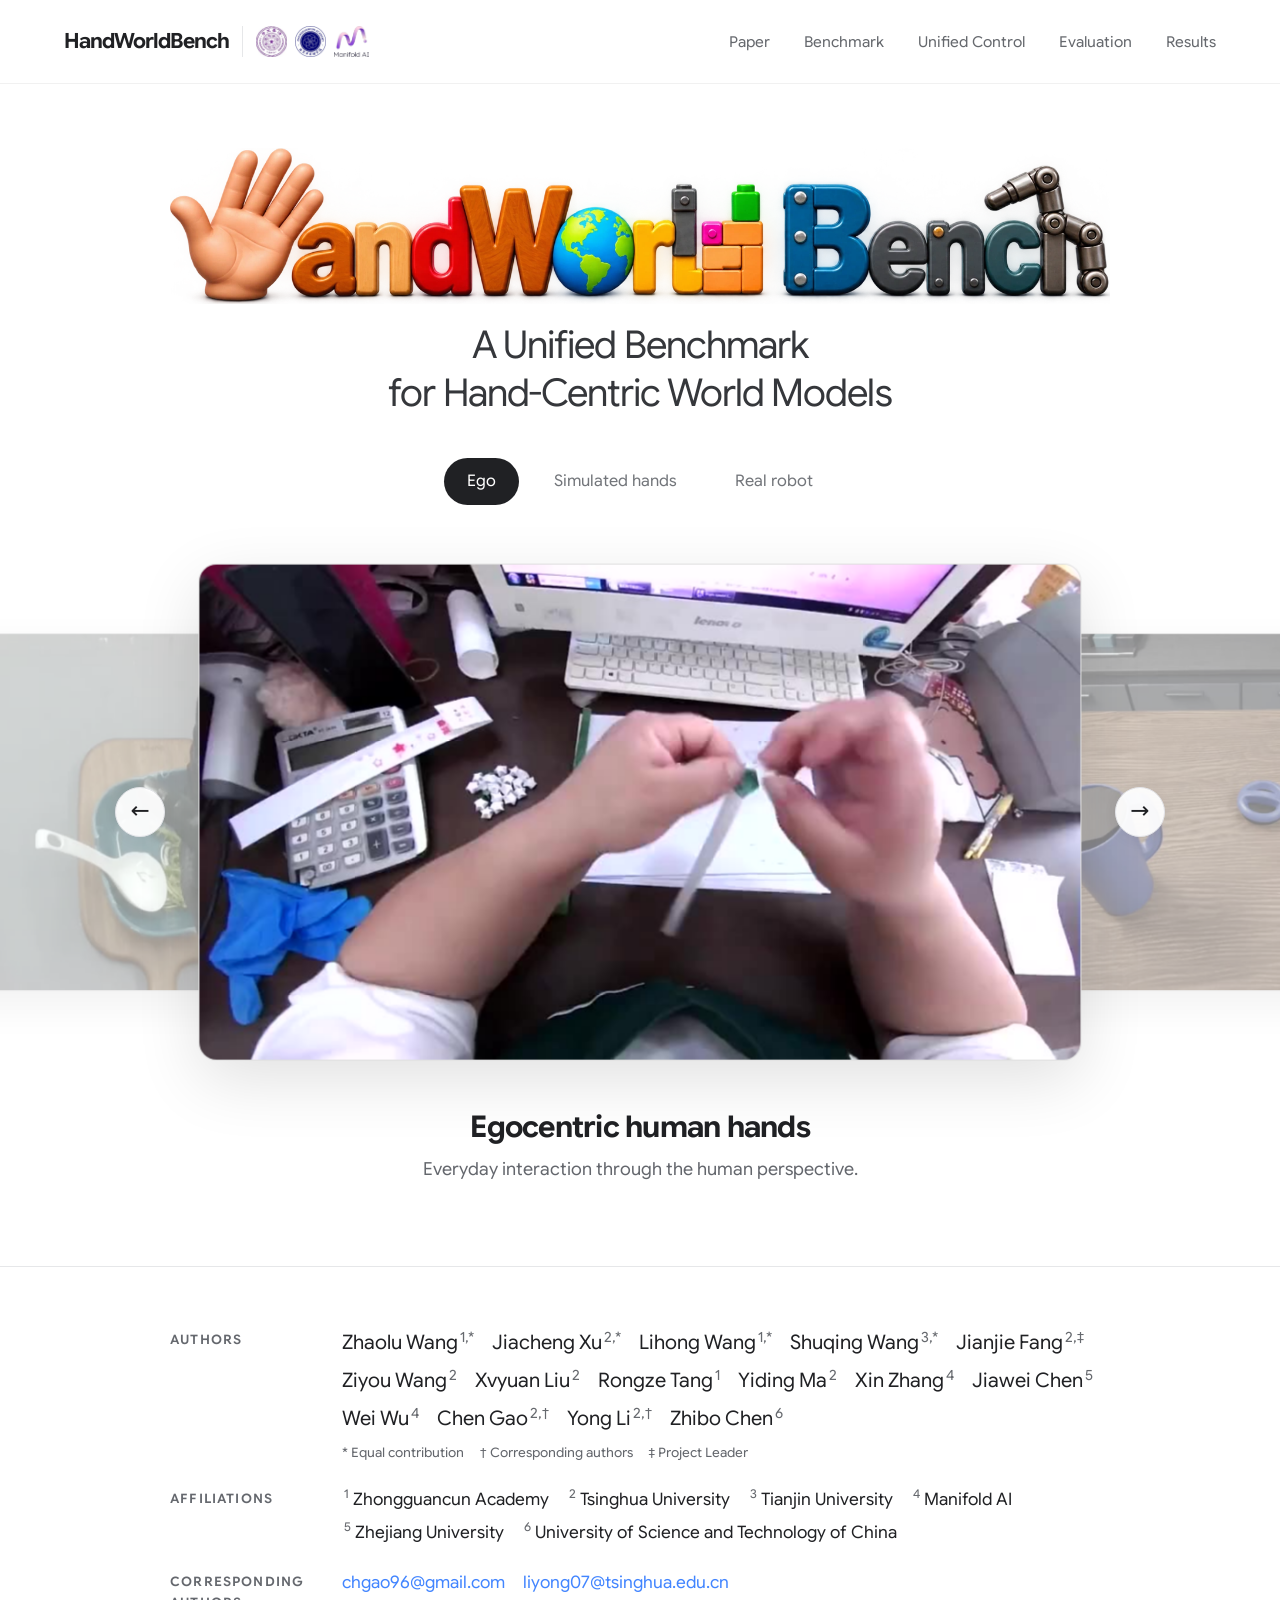
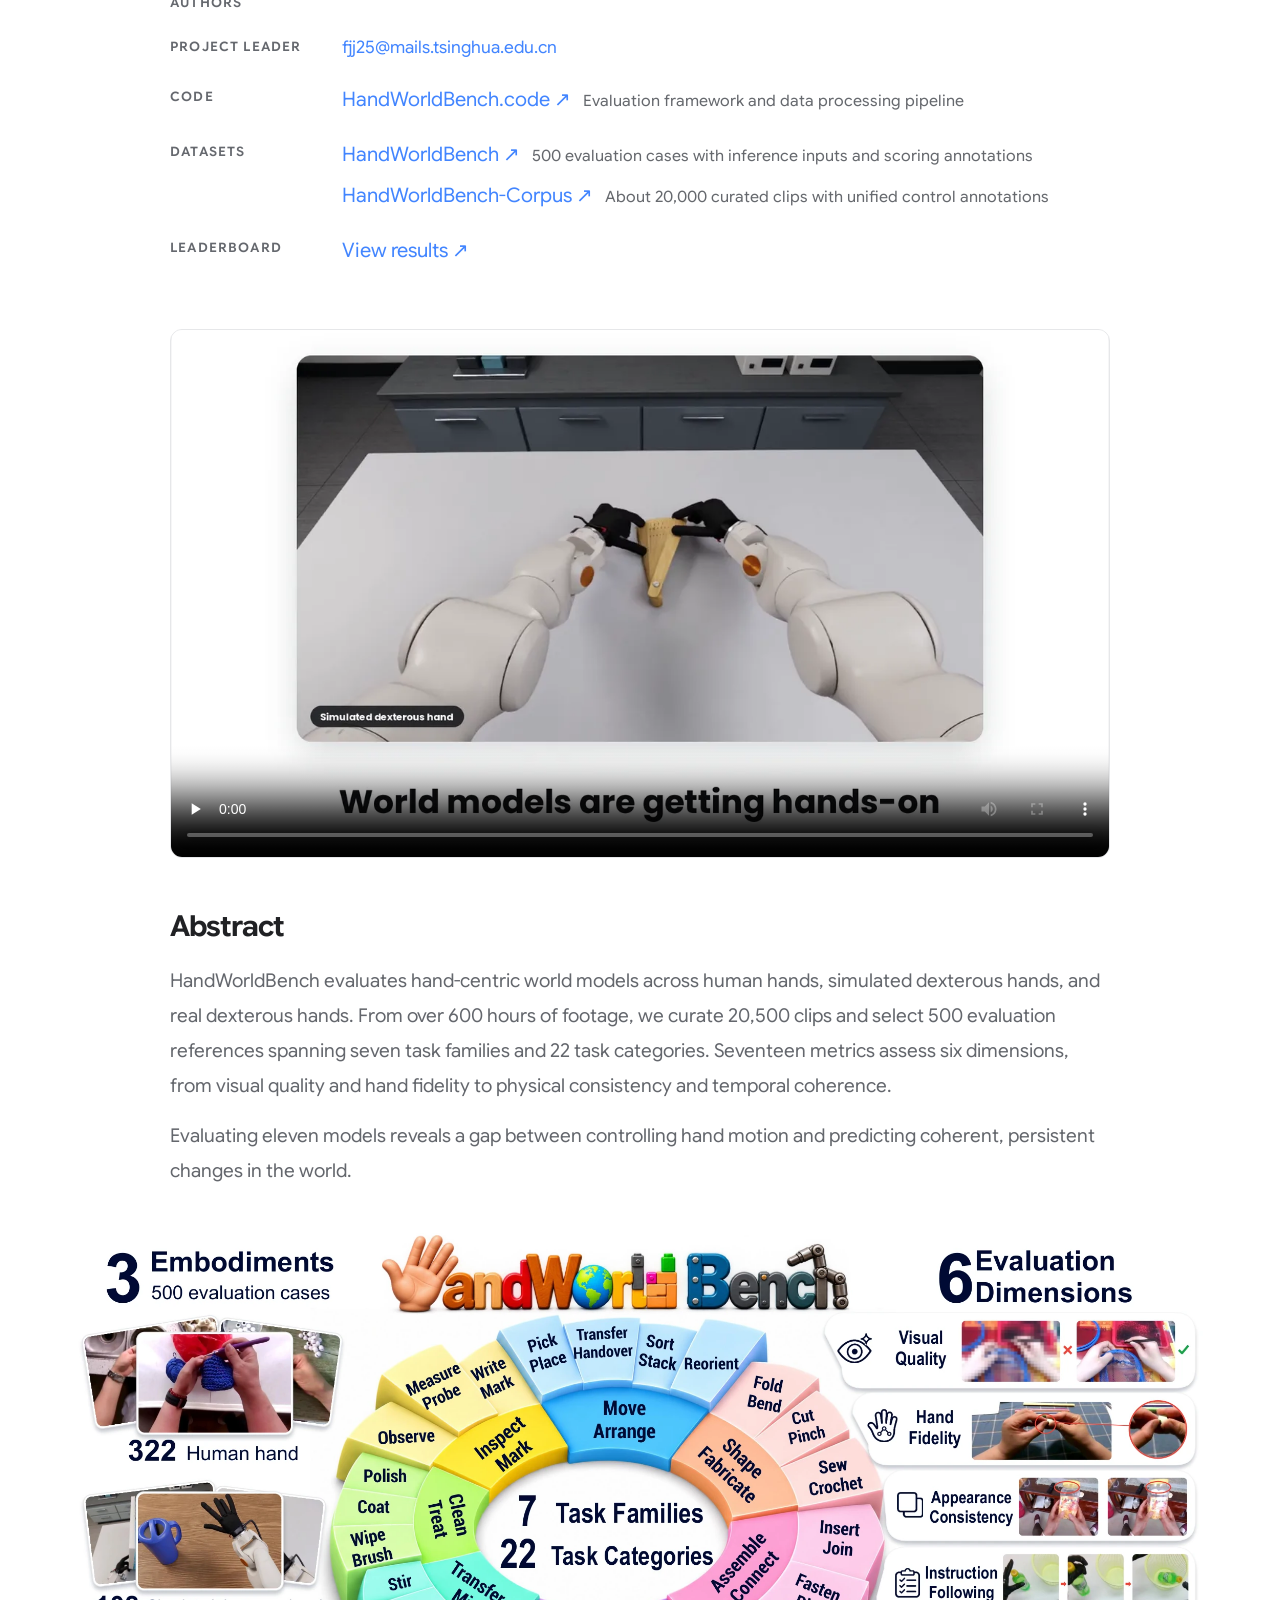
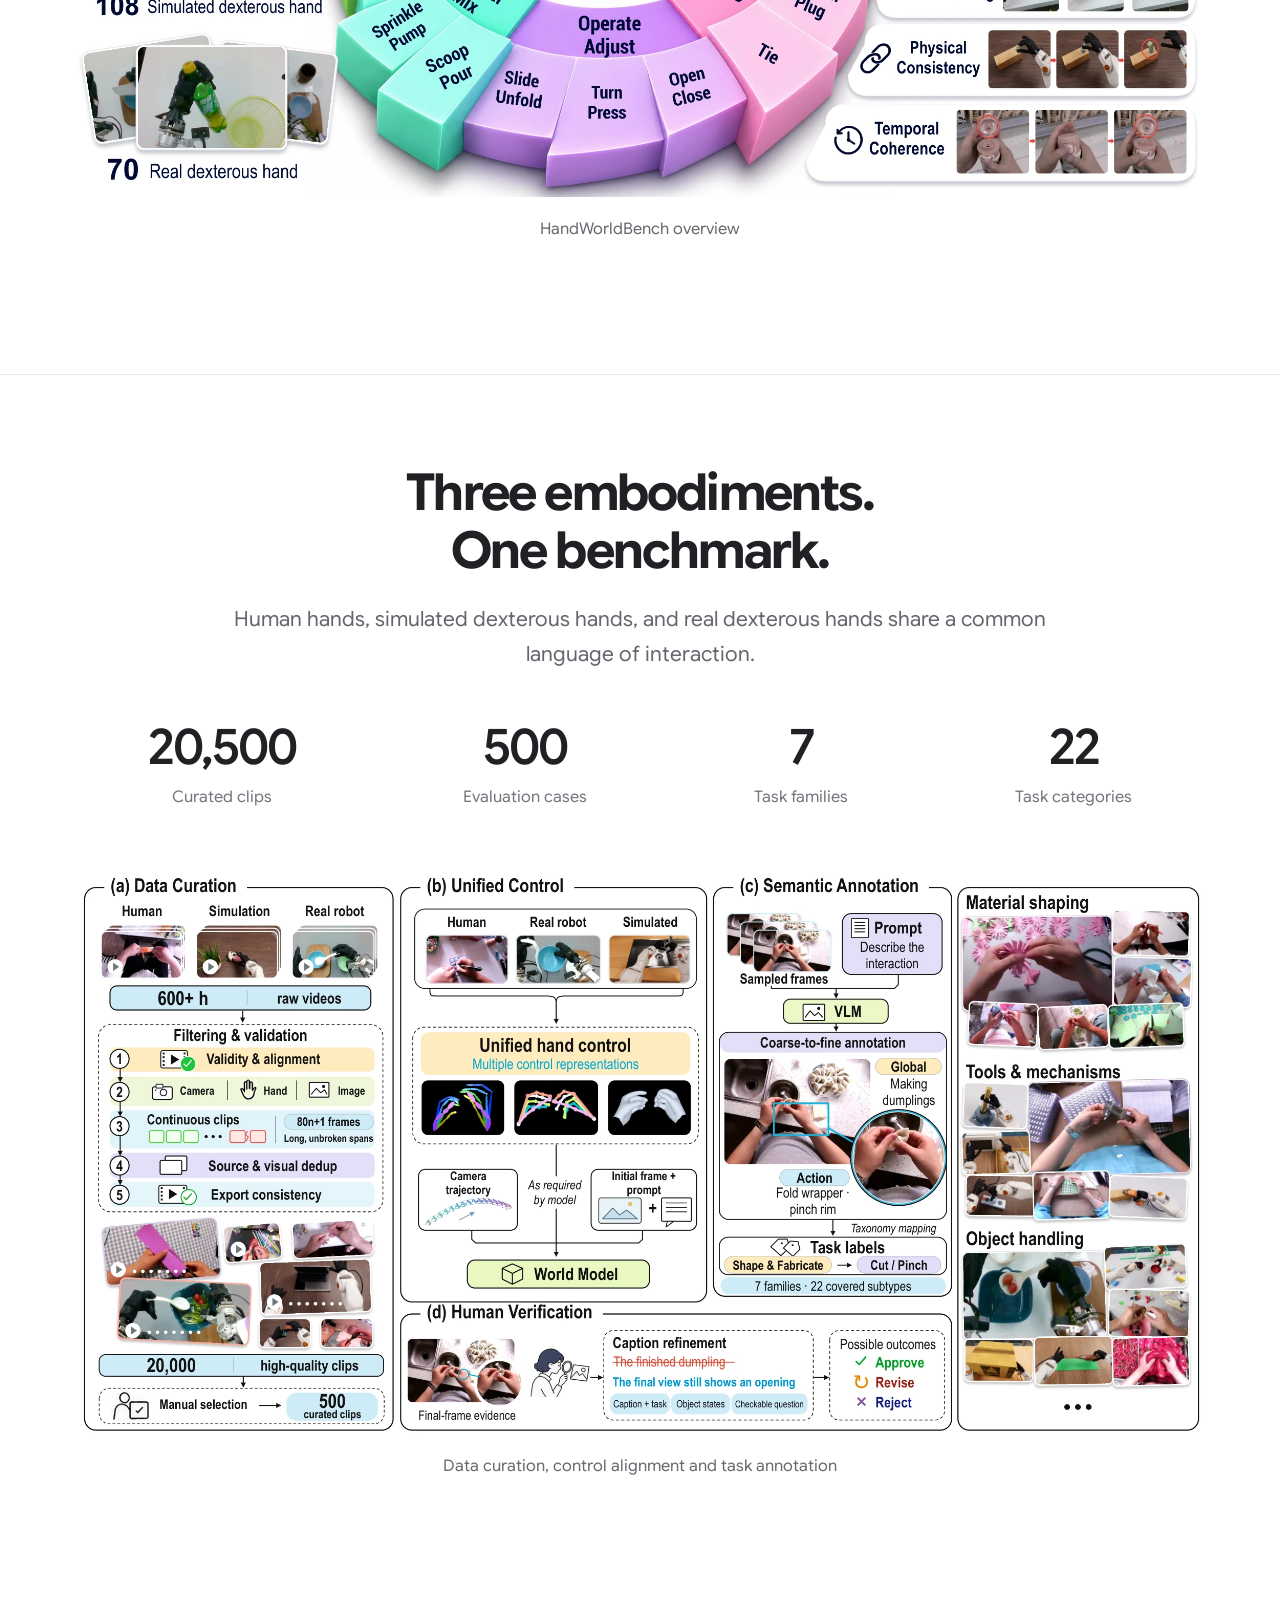
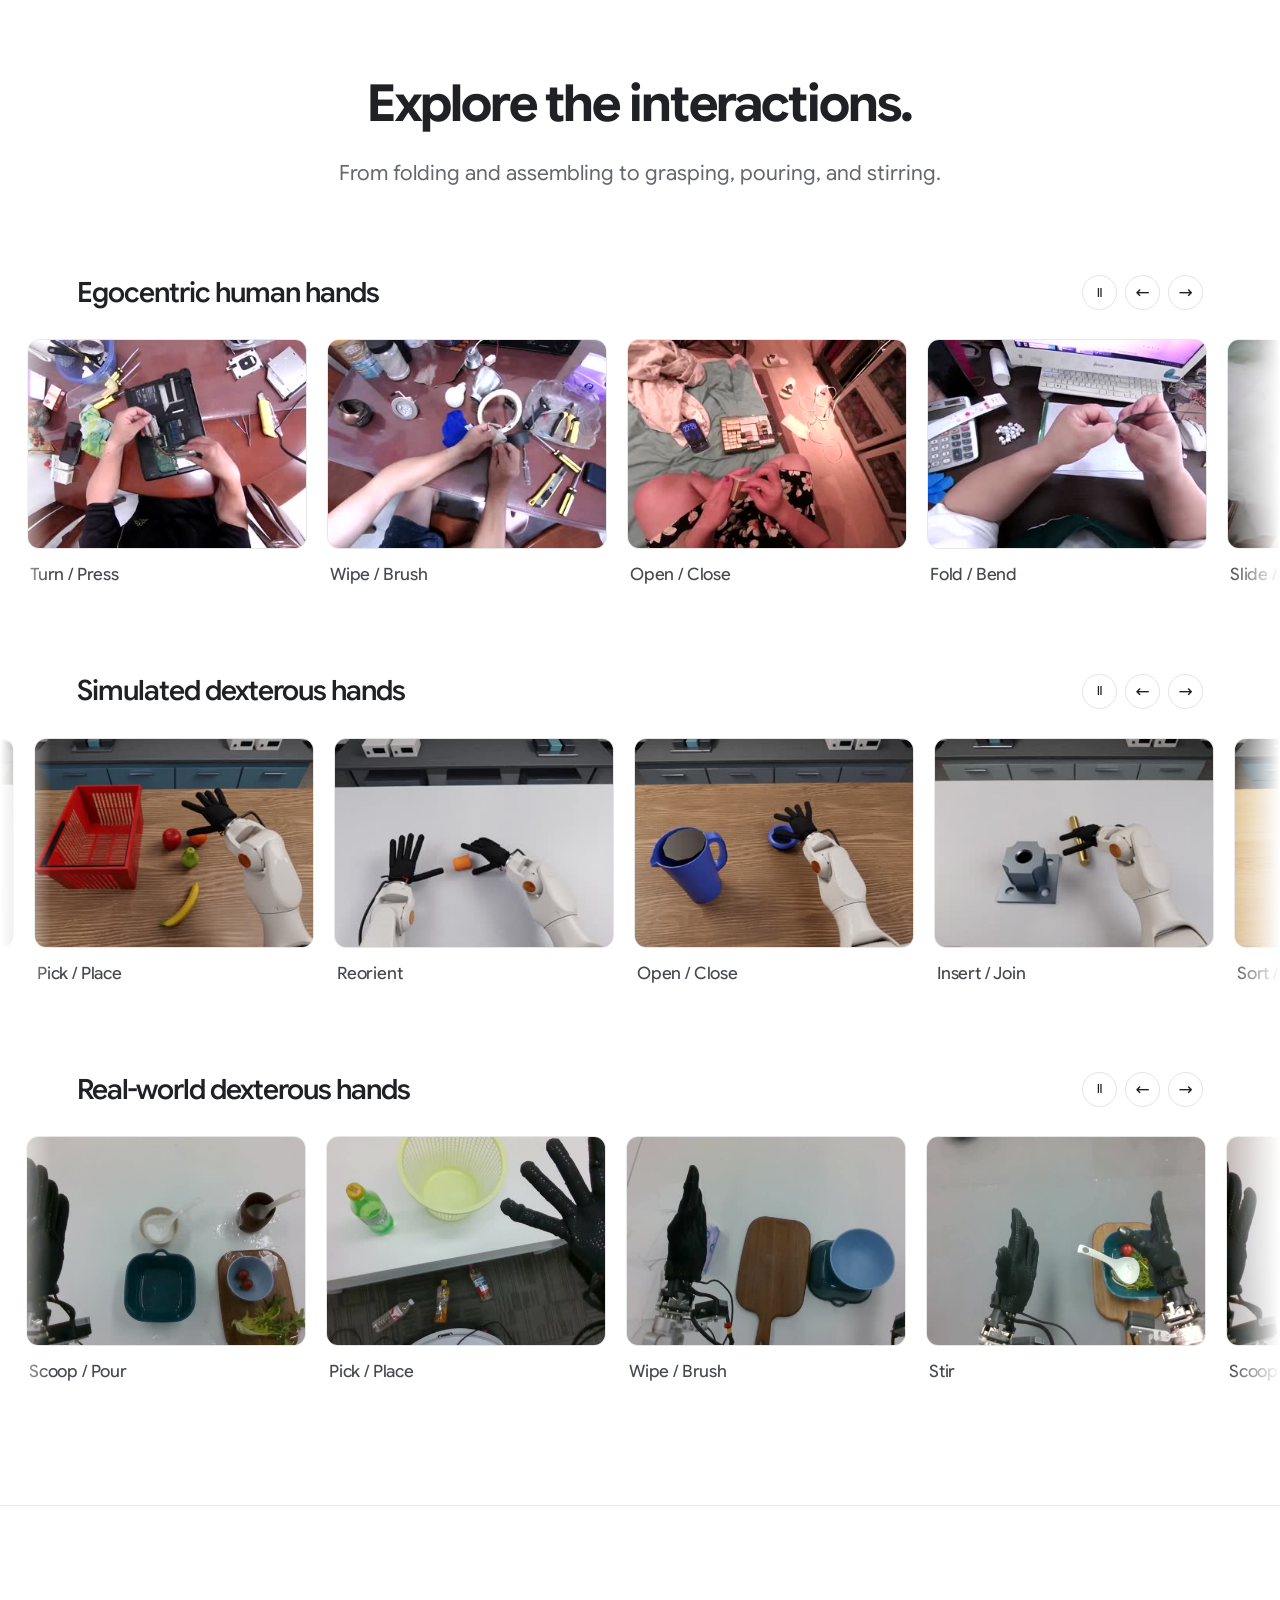
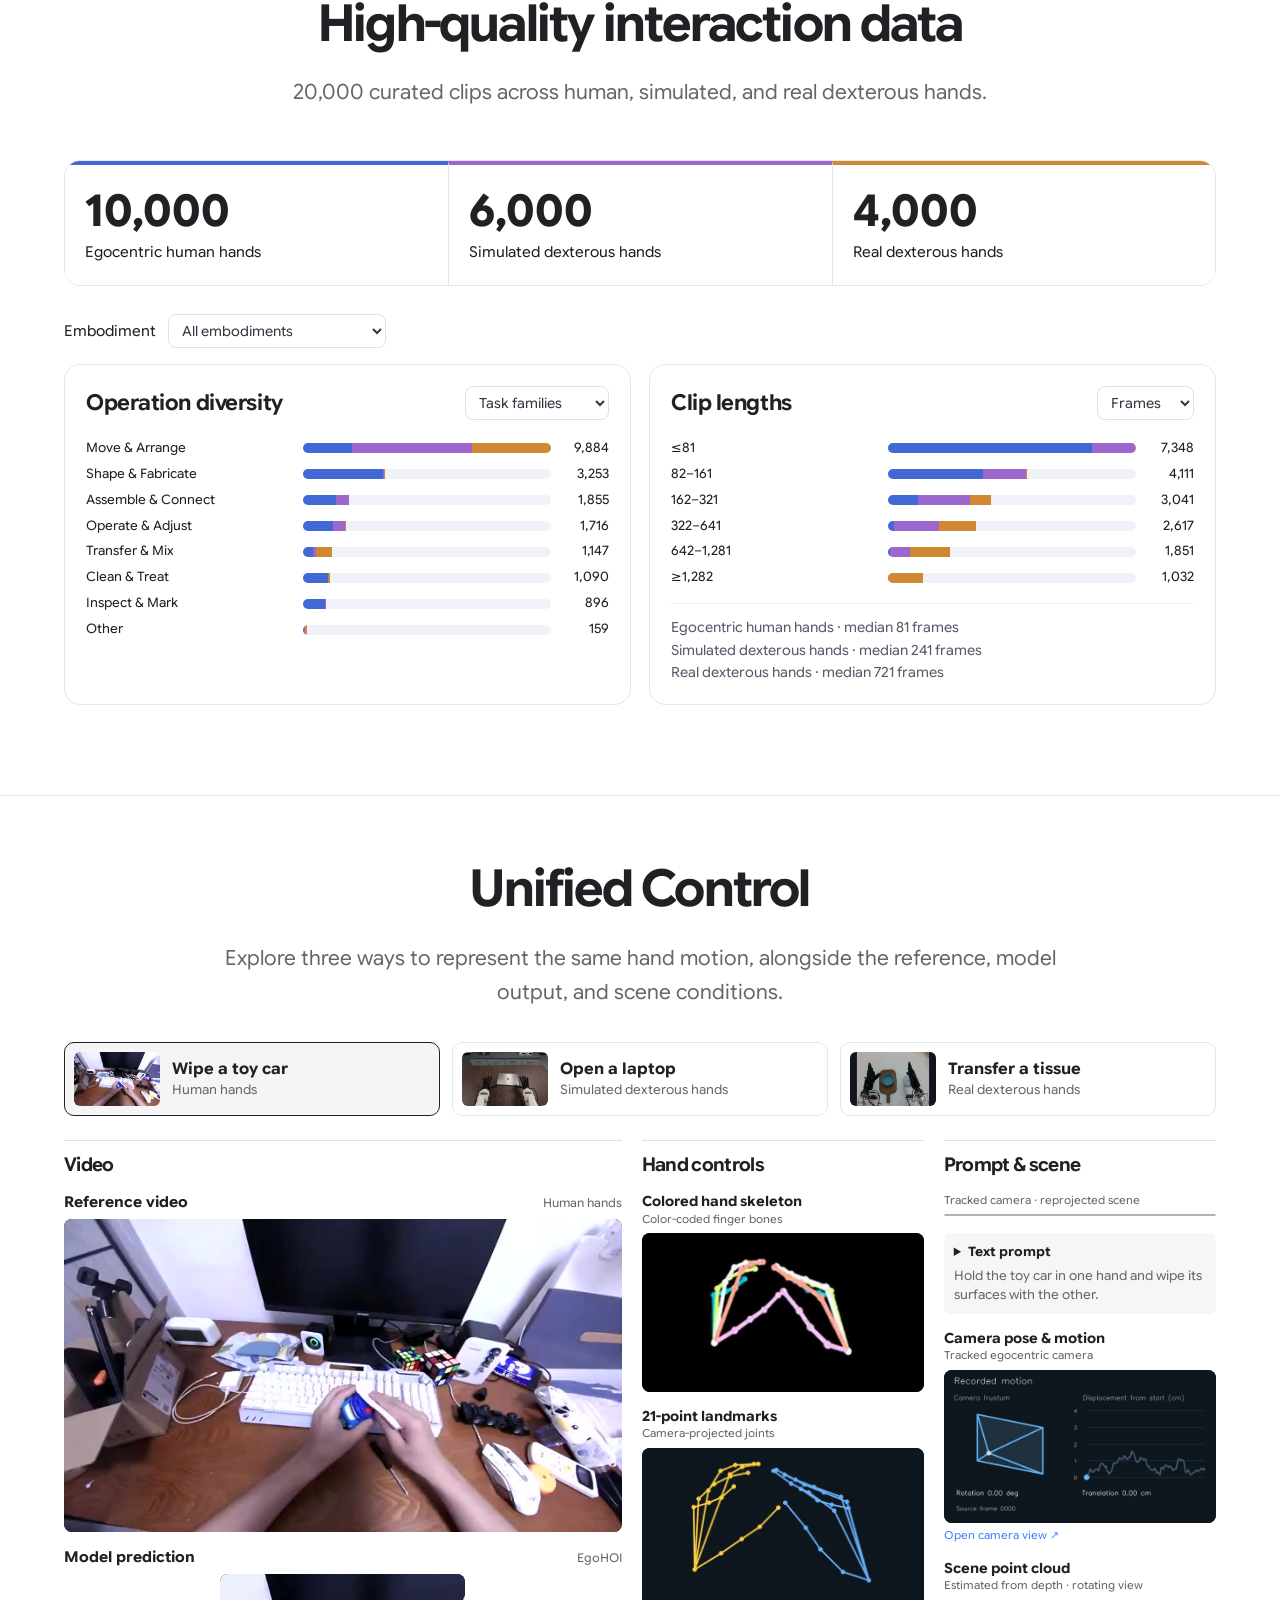
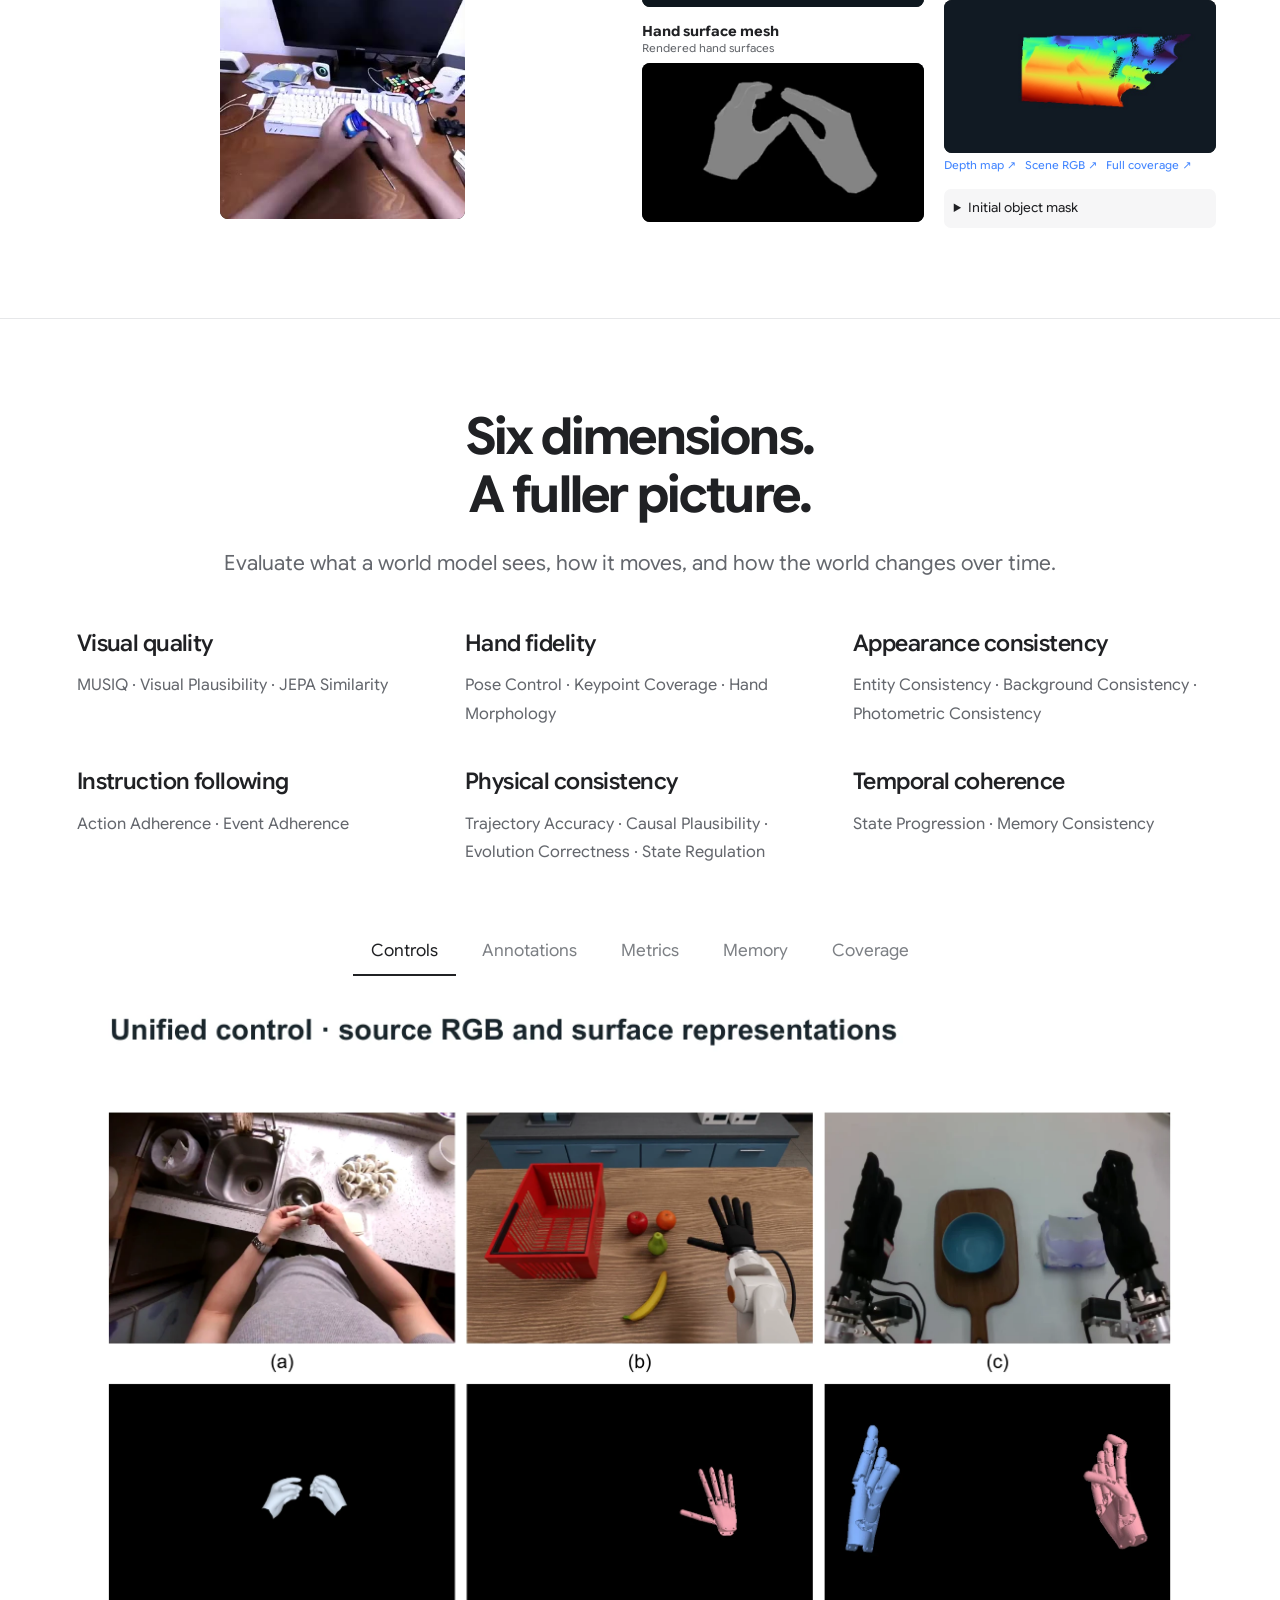
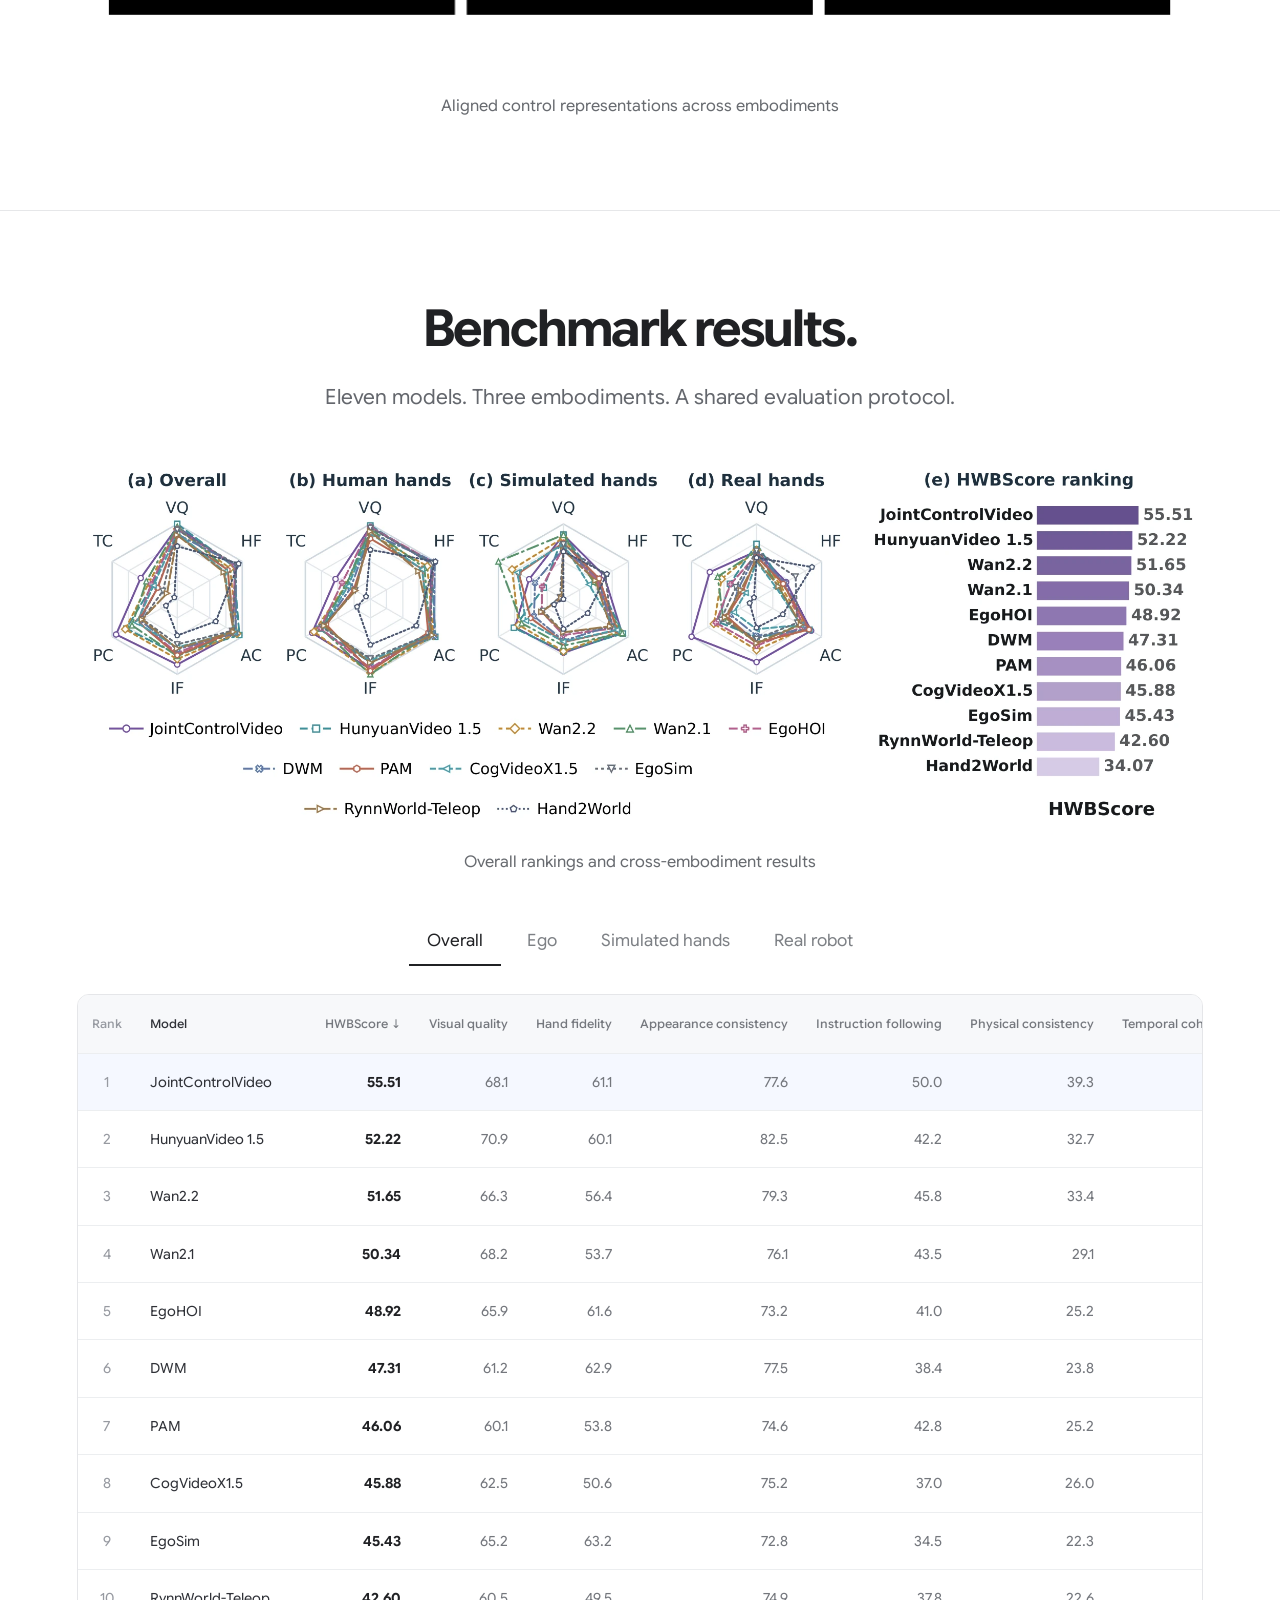
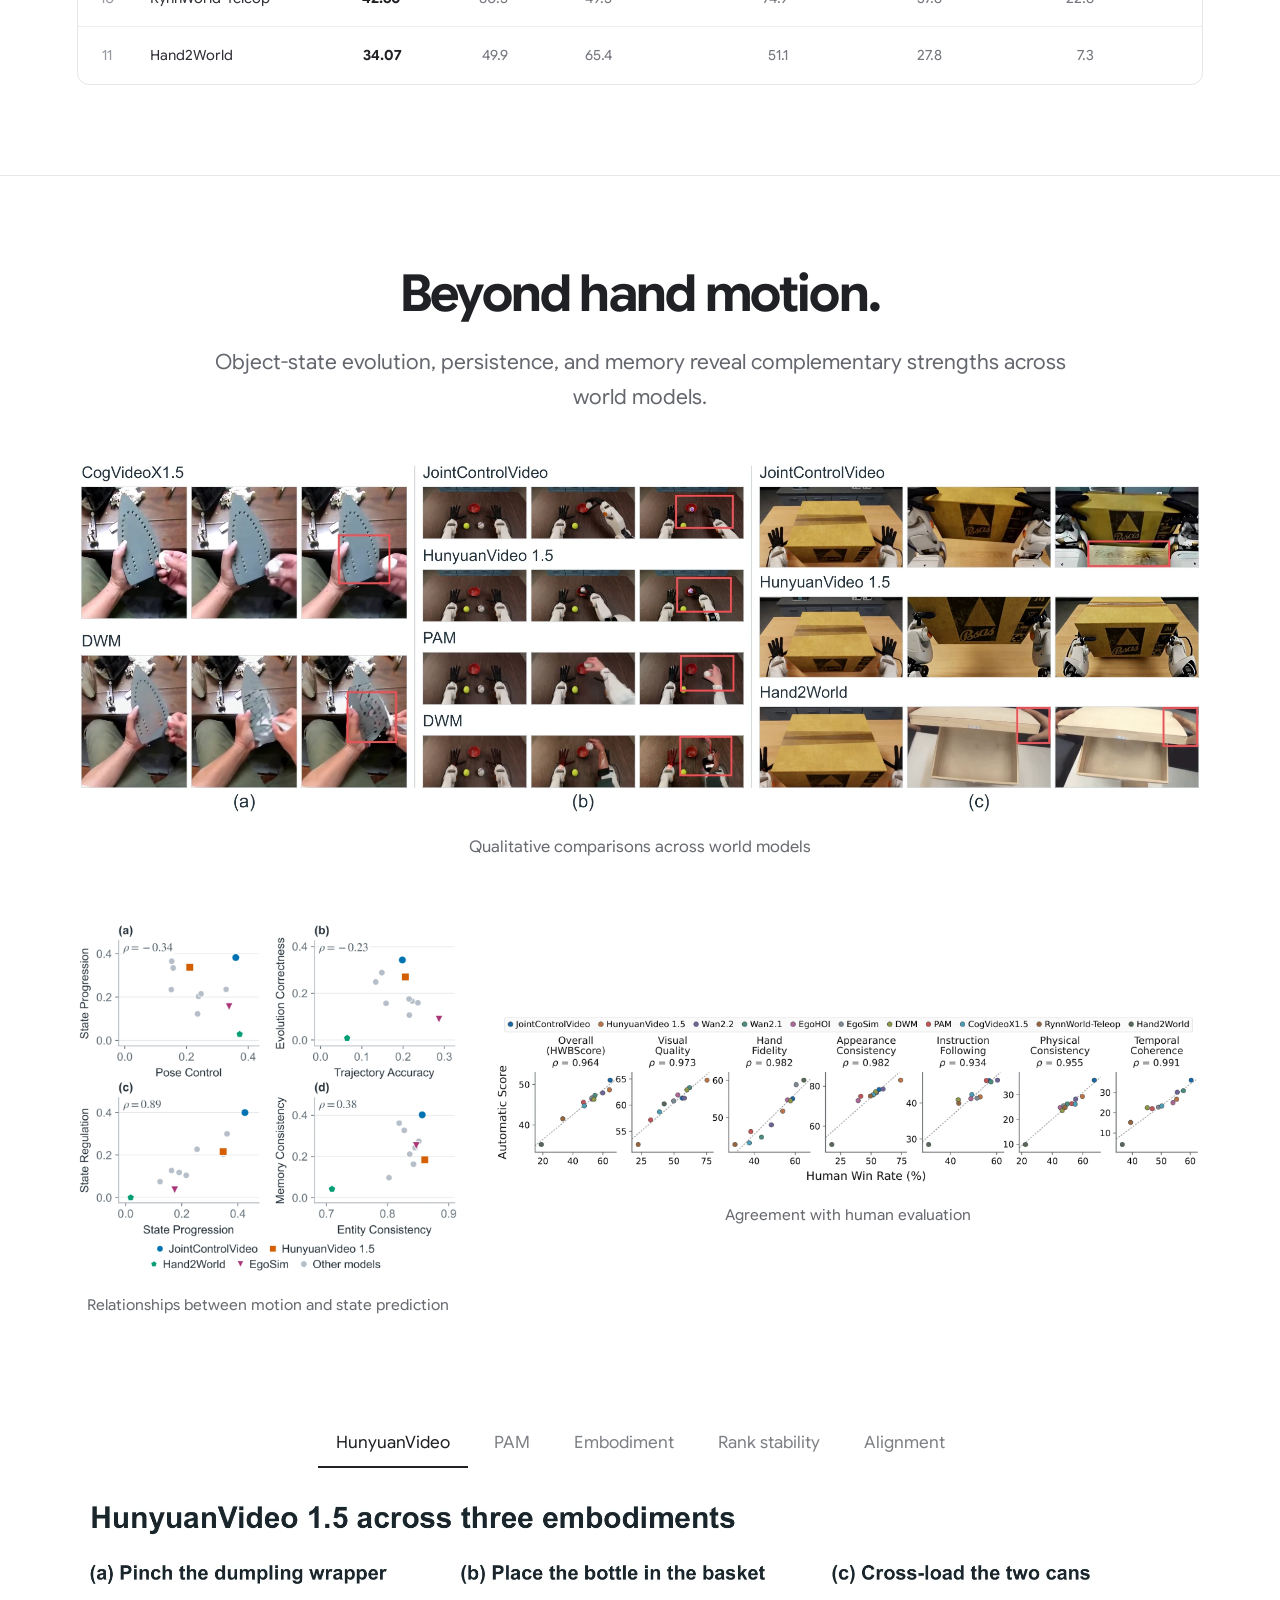
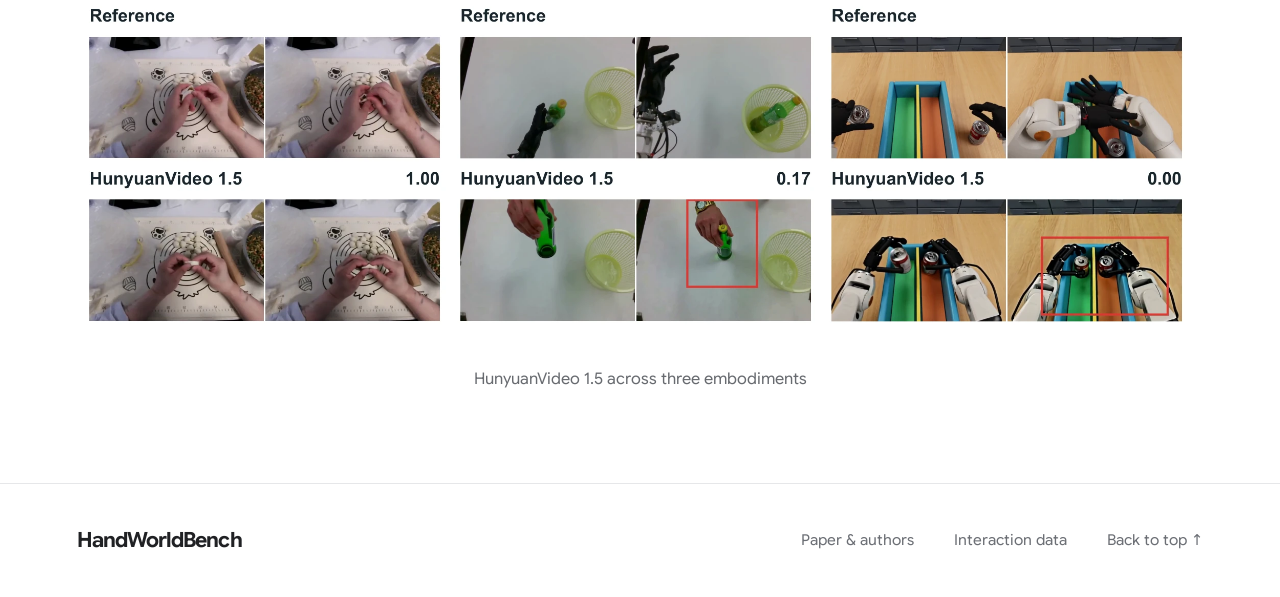
==== index.html @ d456dcf0 "Upload HandWorldBench website (19/19)" ====
<!doctype html><html lang="en"><head><meta charset="utf-8"><meta name="viewport" content="width=device-width,initial-scale=1"><meta name="description" content="HandWorldBench: A Unified Benchmark for Hand-Centric World Models."><meta name="theme-color" content="#ffffff"><link rel="canonical" href="https://embodiedcity.github.io/HandWorldBench/"><title>HandWorldBench — Hand-Centric World Models</title><link rel="icon" href="assets/mark.svg"><link rel="preload" href="assets/fonts/google-sans-flex.woff2" as="font" type="font/woff2" crossorigin><link rel="stylesheet" href="style.css?v=overview15"><script defer src="app.js?v=organization16"></script><script defer src="research-demo.js?v=manuscript14"></script></head><body>
<header>
  <div class="header-brand">
    <a class="brand" href="#">HandWorldBench</a>
    <div class="header-affiliations" role="group" aria-label="Partner institutions">
      <img src="assets/branding/tsinghua.webp" width="127" height="128" alt="Tsinghua University" title="Tsinghua University">
      <img src="assets/branding/zhongguancun.webp" width="128" height="128" alt="Zhongguancun Academy" title="Zhongguancun Academy">
      <img src="assets/branding/manifold-ai.webp" width="147" height="128" alt="Manifold AI" title="Manifold AI">
    </div>
  </div>
  <nav aria-label="Main navigation"><a href="#paper">Paper</a><a href="#benchmark">Benchmark</a><a href="#unified-control">Unified Control</a><a href="#evaluation">Evaluation</a><a href="#results">Results</a></nav></header>
<main><section class="hero" id="overview"><h1><img class="hero-wordmark" src="assets/branding/handworldbench.webp" width="1600" height="265" alt="HandWorldBench" fetchpriority="high"></h1><p class="hero-subtitle">A Unified Benchmark<br>for Hand-Centric World Models</p><div class="hero-tabs" id="hero-tabs" role="tablist" aria-label="Embodiment"></div><div class="carousel" id="carousel" aria-roledescription="carousel" aria-label="Three embodiments" tabindex="0"><div id="hero-media">
  <div class="hero-card" role="button" data-index="0" data-position="active" data-case-id="ec1054249f1a30de459370ef">
    <video data-hero-preview data-src="assets/hero/ego.mp4" poster="assets/hero/ego.jpg" muted loop playsinline preload="none" aria-label="Egocentric human hands"></video>
  </div>
  <div class="hero-card" role="button" data-index="1" data-position="next" data-case-id="sim_fb95207735126d14280c">
    <video data-hero-preview data-src="assets/hero/simulated.mp4" poster="assets/hero/simulated.jpg" muted loop playsinline preload="none" aria-label="Simulated dexterous hands"></video>
  </div>
  <div class="hero-card" role="button" data-index="2" data-position="prev" data-case-id="real_997b251624d1adbc5fe9">
    <video data-hero-preview data-src="assets/hero/real.mp4" poster="assets/hero/real.jpg" muted loop playsinline preload="none" aria-label="Two real dexterous hands"></video>
  </div>
</div><button class="carousel-arrow prev" id="hero-prev" aria-label="Previous embodiment">←</button><button class="carousel-arrow next" id="hero-next" aria-label="Next embodiment">→</button></div><div class="carousel-caption" aria-live="polite"><h2 id="hero-label"></h2><p id="hero-description"></p></div></section>
<section class="paper section reveal" id="paper" aria-label="Paper and authors">
  <dl class="paper-info">
    <div>
      <dt>Authors</dt>
      <dd>
        <ul class="authors-list" role="list">
          <li>Zhaolu Wang<sup>1,*</sup></li>
          <li>Jiacheng Xu<sup>2,*</sup></li>
          <li>Lihong Wang<sup>1,*</sup></li>
          <li>Shuqing Wang<sup>3,*</sup></li>
          <li>Jianjie Fang<sup>2,‡</sup></li>
          <li>Ziyou Wang<sup>2</sup></li>
          <li>Xvyuan Liu<sup>2</sup></li>
          <li>Rongze Tang<sup>1</sup></li>
          <li>Yiding Ma<sup>2</sup></li>
          <li>Xin Zhang<sup>4</sup></li>
          <li>Jiawei Chen<sup>5</sup></li>
          <li>Wei Wu<sup>4</sup></li>
          <li>Chen Gao<sup>2,†</sup></li>
          <li>Yong Li<sup>2,†</sup></li>
          <li>Zhibo Chen<sup>6</sup></li>
        </ul>
        <p class="author-notes"><span>* Equal contribution</span><span>† Corresponding authors</span><span>‡ Project Leader</span></p>
      </dd>
    </div>
    <div>
      <dt>Affiliations</dt>
      <dd>
        <ul class="affiliation-list" role="list">
          <li><sup>1</sup> Zhongguancun Academy</li>
          <li><sup>2</sup> Tsinghua University</li>
          <li><sup>3</sup> Tianjin University</li>
          <li><sup>4</sup> Manifold AI</li>
          <li><sup>5</sup> Zhejiang University</li>
          <li><sup>6</sup> University of Science and Technology of China</li>
        </ul>
      </dd>
    </div>
    <div>
      <dt>Corresponding authors</dt>
      <dd>
        <ul class="contact-list" role="list">
          <li><a href="mailto:chgao96@gmail.com" aria-label="Email Chen Gao at chgao96@gmail.com">chgao96@gmail.com</a></li>
          <li><a href="mailto:liyong07@tsinghua.edu.cn" aria-label="Email Yong Li at liyong07@tsinghua.edu.cn">liyong07@tsinghua.edu.cn</a></li>
        </ul>
      </dd>
    </div>
    <div>
      <dt>Project Leader</dt>
      <dd>
        <ul class="contact-list" role="list">
          <li><a href="mailto:fjj25@mails.tsinghua.edu.cn" aria-label="Email Jianjie Fang at fjj25@mails.tsinghua.edu.cn">fjj25@mails.tsinghua.edu.cn</a></li>
        </ul>
      </dd>
    </div>
    <div>
      <dt>Code</dt>
      <dd><a href="https://github.com/EmbodiedCity/HandWorldBench.code" target="_blank" rel="noopener noreferrer">HandWorldBench.code ↗</a><span class="resource-detail">Evaluation framework and data processing pipeline</span></dd>
    </div>
    <div>
      <dt>Datasets</dt>
      <dd>
        <ul class="release-datasets" role="list">
          <li><a href="https://huggingface.co/datasets/EmbodiedCity/HandWorldBench" target="_blank" rel="noopener noreferrer">HandWorldBench ↗</a><span class="resource-detail">500 evaluation cases with inference inputs and scoring annotations</span></li>
          <li><a href="https://huggingface.co/datasets/EmbodiedCity/HandWorldBench-Corpus" target="_blank" rel="noopener noreferrer">HandWorldBench-Corpus ↗</a><span class="resource-detail">About 20,000 curated clips with unified control annotations</span></li>
        </ul>
      </dd>
    </div>
    <div>
      <dt>Leaderboard</dt>
      <dd><a href="#results">View results ↗</a></dd>
    </div>
  </dl>
<figure class="project-video" id="project-video">
  <video controls playsinline preload="none" width="1280" height="720"
    poster="assets/overview/handworldbench-en.webp?v=2" aria-label="HandWorldBench project video in English">
    <source src="assets/overview/handworldbench-en.mp4?v=2" type="video/mp4">
    <a href="assets/overview/handworldbench-en.mp4?v=2">Play the HandWorldBench project video</a>
  </video>
</figure>
<div class="abstract"><h3>Abstract</h3><p>HandWorldBench evaluates hand-centric world models across human hands, simulated dexterous hands, and real dexterous hands. From over 600 hours of footage, we curate 20,500 clips and select 500 evaluation references spanning seven task families and 22 task categories. Seventeen metrics assess six dimensions, from visual quality and hand fidelity to physical consistency and temporal coherence.</p><p>Evaluating eleven models reveals a gap between controlling hand motion and predicting coherent, persistent changes in the world.</p></div><figure class="paper-figure" data-figure="teaser" data-title="HandWorldBench overview"></figure></section>
<section class="benchmark section reveal" id="benchmark"><div class="section-heading"><h2>Three embodiments.<br>One benchmark.</h2><p>Human hands, simulated dexterous hands, and real dexterous hands share a common language of interaction.</p></div><div class="stats"><div><strong>20,500</strong><span>Curated clips</span></div><div><strong>500</strong><span>Evaluation cases</span></div><div><strong>7</strong><span>Task families</span></div><div><strong>22</strong><span>Task categories</span></div></div><figure class="paper-figure" data-figure="data_pipeline" data-title="Data curation, control alignment and task annotation"></figure></section>
<section class="cases-section" id="explore"><div class="section-heading section"><h2>Explore the interactions.</h2><p>From folding and assembling to grasping, pouring, and stirring.</p></div><div id="case-rows"></div></section>
<div id="training-corpus" aria-hidden="true"></div>
<section class="section corpus-section" id="interaction-data">
  <div class="section-heading">
    <h2>High-quality interaction data</h2>
    <p>20,000 curated clips across human, simulated, and real dexterous hands.</p>
  </div>
  <div class="corpus-overview" id="corpus-overview"></div>
  <div class="corpus-toolbar">
    <label for="corpus-domain">Embodiment</label>
    <select id="corpus-domain">
      <option value="all">All embodiments</option>
      <option value="ego">Egocentric human hands</option>
      <option value="handson">Simulated dexterous hands</option>
      <option value="ti5">Real dexterous hands</option>
    </select>
  </div>
  <div class="corpus-charts" id="corpus-charts" aria-live="polite">
    <article>
      <div class="chart-heading"><h3>Operation diversity</h3><select id="corpus-taxonomy" aria-label="Operation grouping"><option value="families">Task families</option><option value="operations">Task categories</option></select></div>
      <div id="corpus-operations"></div>
    </article>
    <article>
      <div class="chart-heading"><h3>Clip lengths</h3><select id="corpus-length" aria-label="Length unit"><option value="frameBins">Frames</option><option value="durationBins">Seconds</option></select></div>
      <div id="corpus-lengths"></div>
      <div id="corpus-length-summary"></div>
    </article>
  </div>
</section>
<section class="section research-demo" id="unified-control">
  <div class="section-heading">
    <h2>Unified Control</h2>
    <p>Explore three ways to represent the same hand motion, alongside the reference, model output, and scene conditions.</p>
  </div>
  <div class="control-case-tabs" id="control-case-tabs" role="tablist" aria-label="Unified control examples"></div>
  <div class="control-gallery" id="control-gallery" role="tabpanel"></div>
</section>
<section class="section evaluation reveal" id="evaluation"><div class="section-heading"><h2>Six dimensions.<br>A fuller picture.</h2><p>Evaluate what a world model sees, how it moves, and how the world changes over time.</p></div><div class="metric-grid" id="metric-grid"></div><div class="figure-switcher" data-figure-group="evaluation"></div></section>
<section class="section results reveal" id="results"><div class="section-heading"><h2>Benchmark results.</h2><p>Eleven models. Three embodiments. A shared evaluation protocol.</p></div><figure class="paper-figure" data-figure="results_overview" data-title="Overall rankings and cross-embodiment results"></figure><div class="results-toolbar"><div id="result-filters" class="tabs"><button class="active" data-subset="all">Overall</button><button data-subset="human">Ego</button><button data-subset="handson">Simulated hands</button><button data-subset="real_robot">Real robot</button></div></div><div class="table-scroll"><table id="results-table"><thead><tr><th>Rank</th><th>Model</th><th><button data-sort="score">HWBScore ↓</button></th><th><button data-sort="0">Visual<br>quality</button></th><th><button data-sort="1">Hand<br>fidelity</button></th><th><button data-sort="2">Appearance<br>consistency</button></th><th><button data-sort="3">Instruction<br>following</button></th><th><button data-sort="4">Physical<br>consistency</button></th><th><button data-sort="5">Temporal<br>coherence</button></th></tr></thead><tbody></tbody></table></div></section>
<section class="section findings reveal"><div class="section-heading"><h2>Beyond hand motion.</h2><p>Object-state evolution, persistence, and memory reveal complementary strengths across world models.</p></div><figure class="paper-figure" data-figure="qualitative_cases" data-title="Qualitative comparisons across world models"></figure><div class="findings-pair"><figure class="paper-figure" data-figure="interaction_diagnostics" data-title="Relationships between motion and state prediction"></figure><figure class="paper-figure" data-figure="human_alignment" data-title="Agreement with human evaluation"></figure></div><div class="figure-switcher" data-figure-group="analysis"></div></section>

</main><footer><a class="brand" href="#">HandWorldBench</a><a href="#paper">Paper & authors</a><a href="#interaction-data">Interaction data</a><a href="#">Back to top ↑</a></footer>
<dialog id="case-dialog" aria-labelledby="dialog-title"><button class="dialog-close" aria-label="Close case details">×</button><video id="detail-video" controls playsinline preload="none"></video><div class="dialog-copy"><h2 id="dialog-title"></h2><p id="dialog-caption"></p><div class="dialog-nav"><button id="prev-case">← Previous</button><span id="dialog-domain"></span><button id="next-case">Next →</button></div></div></dialog>
<dialog id="figure-dialog" aria-labelledby="figure-title"><button class="figure-close dialog-close" aria-label="Close figure">×</button><h2 id="figure-title"></h2><img id="figure-full" alt=""></dialog>
</body></html>
---- style.css ----
@font-face{font-family:'Google Sans Flex';src:url('assets/fonts/google-sans-flex.woff2') format('woff2');font-weight:400 700;font-style:normal;font-display:swap}*{box-sizing:border-box}html{scroll-behavior:smooth;scroll-padding-top:110px}body{margin:0;background:#fff;color:#202124;font-family:'Google Sans Flex',ui-sans-serif,system-ui,-apple-system,BlinkMacSystemFont,'Segoe UI',sans-serif;font-size:18px;line-height:1.6;-webkit-font-smoothing:antialiased}body.modal-open{overflow:hidden}a{color:#4285ff;text-decoration:none}button,input{font:inherit}button{cursor:pointer;color:inherit}button,a{-webkit-tap-highlight-color:transparent}button:focus-visible,a:focus-visible,[tabindex]:focus-visible{outline:3px solid #4285ff;outline-offset:5px}::selection{background:#dce9ff}h1,h2,h3,p,figure{margin:0}h1,h2,h3{line-height:1.12;font-weight:650;letter-spacing:-.035em}h2{font-size:clamp(36px,4vw,58px)}p{color:#64676d}header{height:84px;position:sticky;top:0;z-index:50;display:flex;align-items:center;justify-content:space-between;gap:20px;padding:0 max(5%,calc((100vw - 1280px)/2));background:#ffffffed;backdrop-filter:blur(20px);border-bottom:1px solid #f1f1f1}.brand{color:#202124;font-size:21px;font-weight:650;letter-spacing:-.045em}header nav{display:flex;gap:34px;font-size:15px;margin-left:auto;margin-right:35px}header nav a{color:#66696e}header nav a:hover{color:#202124}.motion-toggle{width:35px;height:35px;border:1px solid #e3e5e8;border-radius:50%;background:#fff;font-size:14px}.hero{text-align:center;overflow:hidden;padding-top:64px}.hero h1{font-size:clamp(48px,7.3vw,108px);letter-spacing:-.055em;font-weight:650}.hero-subtitle{font-size:clamp(24px,3vw,40px);line-height:1.25;color:#35373b;letter-spacing:-.025em;margin:17px auto 28px}.hero-tabs{display:inline-flex;justify-content:center;gap:12px;padding:5px;margin-top:8px}.hero-tabs button{font-size:16px;border:0;border-radius:30px;padding:11px 23px;background:white;color:#73767b;transition:.3s}.hero-tabs button.active{background:#202124;color:white}.hero-tabs button:hover:not(.active){background:#f2f3f5}.carousel{height:clamp(340px,44vw,640px);position:relative;max-width:1600px;margin:20px auto 0;perspective:1600px;touch-action:pan-y}.hero-card{position:absolute;left:50%;top:50%;width:69%;max-width:1080px;aspect-ratio:16/9;border-radius:18px;overflow:hidden;background:#eee;border:1px solid #00000010;box-shadow:0 20px 65px #0000001f;transition:transform .8s cubic-bezier(.22,.75,.15,1),opacity .8s,filter .8s;transform:translate(-50%,-50%);z-index:3;cursor:pointer;will-change:transform}.hero-card video{width:100%;height:100%;object-fit:cover;display:block;pointer-events:none}.hero-card[data-position=prev]{transform:translate(-118%,-50%) scale(.72) rotateY(12deg);opacity:.48;z-index:1;filter:saturate(.65)}.hero-card[data-position=next]{transform:translate(18%,-50%) scale(.72) rotateY(-12deg);opacity:.48;z-index:1;filter:saturate(.65)}.hero-card[data-position=active]{opacity:1;transform:translate(-50%,-50%) scale(1);z-index:3}.carousel-arrow{position:absolute;top:50%;transform:translateY(-50%);z-index:5;border:1px solid #e2e3e7;border-radius:50%;width:50px;height:50px;background:#ffffffed;box-shadow:0 3px 15px #0000000c;font-size:23px;transition:.2s}.carousel-arrow:hover{background:#202124;color:white;border-color:#202124}.carousel-arrow.prev{left:9%}.carousel-arrow.next{right:9%}.carousel-caption{padding:18px 25px 75px;min-height:173px}.carousel-caption h2{font-size:30px;letter-spacing:-.025em}.carousel-caption p{font-size:18px;margin-top:10px}.section{max-width:1300px;padding:90px 6%;margin:auto}.section-heading{text-align:center;max-width:870px;margin:0 auto 50px}.section-heading p{font-size:21px;line-height:1.65;margin-top:22px}.paper{border-top:1px solid #e6e7e9;padding-top:58px}.paper-info{max-width:940px;margin:0 auto 60px}.paper-info>div{display:grid;grid-template-columns:150px 1fr;gap:22px;margin-bottom:19px;min-height:27px}.paper-info dt{text-transform:uppercase;letter-spacing:.09em;font-size:13px;font-weight:600;color:#65686e;padding-top:5px}.paper-info dd{margin:0;font-size:20px;line-height:1.8;min-height:30px}.abstract{max-width:940px;margin:0 auto 45px}.abstract h3{font-size:29px;margin-bottom:20px}.abstract p{font-size:19px;line-height:1.85;margin-top:15px}.paper-figure{width:100%;margin:42px 0}.paper-figure button,.switcher-figure button{display:block;width:100%;border:0;background:#fff;padding:0;cursor:zoom-in;border-radius:8px}.paper-figure img,.switcher-figure img{display:block;width:100%;height:auto}.paper-figure figcaption,.switcher-figure figcaption{text-align:center;font-size:16px;color:#686b70;line-height:1.6;margin:20px 0 0}.benchmark{border-top:1px solid #e6e7e9}.stats{display:flex;justify-content:space-around;gap:25px;margin:35px 0 60px}.stats>div{text-align:center}.stats strong{font-size:49px;font-weight:550;line-height:1.1;letter-spacing:-.04em;display:block}.stats span{color:#75787e;font-size:16px;display:block;margin-top:10px}.figure-switcher{margin-top:60px}.tabs{display:flex;gap:8px;justify-content:center;flex-wrap:wrap;margin-bottom:28px}.tabs button{border:0;border-bottom:2px solid transparent;background:none;font-size:17px;padding:10px 18px;color:#7d8085;transition:.2s}.tabs button.active{color:#202124;border-color:#202124}.tabs button:hover{color:#202124}.switcher-figure{margin:0;min-height:200px}.switcher-figure img{max-height:670px;object-fit:contain}.cases-section{padding-bottom:35px;overflow:hidden}.cases-section>.section{padding-bottom:35px;padding-top:65px}.case-row{margin:22px auto 65px;max-width:1750px}.row-heading{max-width:1300px;margin:auto;padding:0 6% 24px;display:flex;align-items:center;justify-content:space-between}.row-heading h3{font-size:28px;font-weight:550}.row-controls{display:flex;gap:8px}.row-controls button{width:35px;height:35px;background:#fff;border:1px solid #e3e4e7;border-radius:50%;font-size:17px}.marquee{overflow-x:auto;scrollbar-width:none;mask-image:linear-gradient(90deg,transparent,#000 4%,#000 96%,transparent);cursor:grab;touch-action:pan-x pan-y}.marquee::-webkit-scrollbar{display:none}.marquee.dragging{cursor:grabbing;scroll-behavior:auto}.marquee-track{position:relative;display:flex;gap:20px;width:max-content;padding:5px 30px 20px}.case-card{width:280px;flex-shrink:0;padding:0;border:0;background:none;text-align:left;user-select:none}.case-card .case-visual{display:block;position:relative;aspect-ratio:4/3;border-radius:12px;overflow:hidden;background:#f2f2f2;border:1px solid #e6e6e6}.case-card .case-label{display:block;font-weight:450;font-size:17px;letter-spacing:-.01em;margin:12px 3px 0;color:#46494f}.case-card:hover .case-label{color:#4285ff}.case-card .case-play{position:absolute;right:10px;bottom:10px;opacity:0;background:#ffffffd9;border:1px solid #ffffff70;border-radius:50%;width:30px;height:30px;display:grid;place-items:center;font-size:11px;transition:.2s}.case-card:hover .case-play{opacity:1}.evaluation{border-top:1px solid #e6e7e9}.metric-grid{display:grid;grid-template-columns:repeat(3,1fr);gap:40px 38px;margin:50px 0 60px}.metric-grid h3{font-size:23px;font-weight:550;letter-spacing:-.025em;margin-bottom:15px}.metric-grid p{font-size:16px;line-height:1.8}.results{border-top:1px solid #e6e7e9}.results-toolbar{margin:40px 0 18px}.table-scroll{width:100%;overflow:auto;border:1px solid #e5e6e9;border-radius:12px}table{border-collapse:collapse;width:100%;font-variant-numeric:tabular-nums;text-align:right;white-space:nowrap;font-size:14px}th{background:#f7f8fa;padding:19px 14px;font-size:12px;font-weight:500;color:#75787e}th button{font-size:12px;border:0;background:none;line-height:1.5;text-align:right;color:inherit;padding:0}td{padding:17px 14px;border-top:1px solid #eceef0;color:#74777d}th:first-child,td:first-child{text-align:center;width:50px;color:#979aa1}th:nth-child(2),td:nth-child(2){text-align:left;color:#303238;min-width:175px}tbody tr:first-child{background:#f5f8ff}td.score{font-weight:650;color:#202124}tbody tr:hover{background:#f7f8fa}.findings{border-top:1px solid #e6e7e9}.findings-pair{display:grid;grid-template-columns:.7fr 1.3fr;align-items:center;gap:35px}.findings-pair figure{margin-top:20px}.findings-pair img{max-height:370px;object-fit:contain}.findings-pair figcaption{font-size:15px}footer{border-top:1px solid #e6e7e9;padding:40px 6%;max-width:1300px;display:flex;align-items:center;gap:40px;margin:auto;font-size:15px}footer .brand{margin-right:auto}footer a{color:#6c6f75}.reveal{opacity:1}.js .reveal{opacity:0;transform:translateY(22px);transition:opacity .7s,transform .7s}.js .reveal.visible{opacity:1;transform:none}dialog{border:1px solid #e2e3e7;border-radius:16px;padding:0;background:#fff;color:#202124;max-height:92dvh;overflow:auto;box-shadow:0 25px 100px #00000033}dialog::backdrop{background:#10121b9c;backdrop-filter:blur(9px)}.dialog-close{position:absolute;top:14px;right:14px;background:#ffffffed;border:1px solid #e5e6e8;border-radius:50%;width:38px;height:38px;font-size:25px;z-index:3;line-height:1}#case-dialog{width:min(950px,93vw)}#detail-video{width:100%;display:block;max-height:60dvh;background:#000}.dialog-copy{padding:28px 35px}.dialog-copy h2{font-size:30px}.dialog-copy p{font-size:17px;line-height:1.8;margin-top:15px;max-height:210px;overflow:auto}.dialog-nav{display:flex;align-items:center;justify-content:space-between;margin-top:25px;gap:15px;font-size:15px}.dialog-nav button{background:none;border:0;color:#4285ff;padding:7px 0}.dialog-nav button:disabled{opacity:.3;cursor:default}.dialog-nav span{color:#888b91}#figure-dialog{width:min(1500px,95vw);padding:35px}#figure-dialog h2{font-size:23px;margin:0 50px 25px 0;letter-spacing:-.02em}#figure-full{width:100%;display:block}.hero-loading{height:480px}
@media(min-width:1600px){.carousel{height:650px}.carousel-arrow.prev{left:10%}.carousel-arrow.next{right:10%}}@media(max-width:1000px){header{padding:0 5%}header nav{gap:20px;margin-right:10px}.hero{padding-top:50px}.carousel{height:49vw}.hero-card{width:77%;border-radius:13px}.hero-card[data-position=prev]{transform:translate(-114%,-50%) scale(.75) rotateY(10deg)}.hero-card[data-position=next]{transform:translate(14%,-50%) scale(.75) rotateY(-10deg)}.carousel-arrow.prev{left:4%}.carousel-arrow.next{right:4%}.carousel-caption{padding-bottom:55px}.section{padding:70px 5%}.paper-info>div{grid-template-columns:120px 1fr;gap:20px}.paper-info dd{font-size:18px}.metric-grid{gap:30px}.metric-grid h3{font-size:20px}.metric-grid p{font-size:15px}.case-card{width:250px}}@media(max-width:600px){html{scroll-padding-top:80px}body{font-size:16px}header{height:67px;padding:0 5%;gap:10px}.brand{font-size:18px}header nav{gap:14px;font-size:13px;margin-right:0}header nav a:first-child,header nav a:nth-child(3){display:none}.motion-toggle{width:30px;height:30px;font-size:12px}.hero{padding-top:42px}.hero h1{font-size:12vw;letter-spacing:-.05em}.hero-subtitle{font-size:25px;line-height:1.25;margin-top:18px}.hero-tabs{gap:3px;margin-top:0}.hero-tabs button{font-size:14px;padding:9px 18px}.carousel{height:64vw;margin-top:12px}.hero-card{width:84%;border-radius:10px;aspect-ratio:1.55}.hero-card[data-position=prev]{transform:translate(-119%,-50%) scale(.8) rotateY(8deg)}.hero-card[data-position=next]{transform:translate(19%,-50%) scale(.8) rotateY(-8deg)}.carousel-arrow{width:35px;height:35px;font-size:19px}.carousel-arrow.prev{left:2%}.carousel-arrow.next{right:2%}.carousel-caption{padding:18px 25px 45px;min-height:140px}.carousel-caption h2{font-size:24px}.carousel-caption p{font-size:15px;margin-top:10px}.section{padding:55px 6%}h2{font-size:36px;letter-spacing:-.035em}.section-heading{margin-bottom:30px}.section-heading p{font-size:17px;margin-top:18px}.paper-info{margin:0 0 40px}.paper-info>div{grid-template-columns:82px 1fr;gap:15px;margin-bottom:15px;min-height:25px}.paper-info dt{font-size:10px;letter-spacing:.04em;padding-top:7px}.paper-info dd{font-size:16px;line-height:1.9;min-height:25px}.abstract h3{font-size:25px}.abstract p{font-size:16px;line-height:1.85}.paper-figure{margin:30px 0}.paper-figure figcaption,.switcher-figure figcaption{font-size:14px;margin-top:15px;line-height:1.5}.stats{display:grid;grid-template-columns:1fr 1fr;gap:28px;margin:30px 0 45px}.stats strong{font-size:37px}.stats span{font-size:14px;margin-top:7px}.figure-switcher{margin-top:35px}.tabs{gap:0;margin-bottom:20px}.tabs button{font-size:14px;padding:10px 12px}.switcher-figure{min-height:100px}.case-card{width:220px}.marquee-track{gap:14px;padding-left:20px}.case-card .case-label{font-size:15px;margin-top:10px}.case-card .case-play{opacity:1;width:26px;height:26px;font-size:9px}.row-heading{padding:0 6% 18px}.row-heading h3{font-size:24px}.case-row{margin:10px auto 40px}.row-controls button{width:30px;height:30px;font-size:15px}.cases-section>.section{padding-top:45px;padding-bottom:30px}.metric-grid{grid-template-columns:1fr 1fr;gap:28px 24px;margin:35px 0}.metric-grid h3{font-size:20px}.metric-grid p{font-size:14px;line-height:1.7}.table-scroll{border-radius:8px}table{font-size:13px}td{padding:15px 12px}th{padding:15px 12px}.findings-pair{grid-template-columns:1fr;gap:0}.findings-pair figure{margin-bottom:20px}.findings-pair img{max-height:350px}.findings-pair figcaption{font-size:14px}footer{padding:28px 6%;gap:18px;flex-wrap:wrap;font-size:13px}footer .brand{width:100%;font-size:20px}dialog{border-radius:12px}.dialog-copy{padding:23px}.dialog-copy h2{font-size:25px}.dialog-copy p{font-size:15px}.dialog-nav{font-size:13px}.dialog-nav span{display:none}#figure-dialog{padding:24px 15px}#figure-dialog h2{font-size:18px;margin-bottom:25px}.dialog-close{width:32px;height:32px;top:10px;right:10px;font-size:22px}}@media(prefers-reduced-motion:reduce){html{scroll-behavior:auto}*,*:before,*:after{transition:none!important;animation:none!important}.js .reveal{opacity:1;transform:none}}

.paper-info dd{min-width:0}
.authors-list, .affiliation-list, .contact-list {
  display: flex;
  flex-wrap: wrap;
  gap: 2px 18px;
  margin: 0;
  padding: 0;
  list-style: none;
}
.authors-list li { white-space: nowrap; }
.paper-info sup { line-height: 0; font-size: .7em; color: #66696e; margin-left: 2px; }
.affiliation-list, .contact-list { font-size: .86em; }
.contact-list a { overflow-wrap: anywhere; }
.release-datasets { display: grid; gap: 5px; list-style: none; margin: 0; padding: 0; }
.release-datasets a { overflow-wrap: anywhere; }
.resource-detail { display: inline-block; margin-left: 12px; color: #66696e; font-size: .78em; }
.author-notes { display: flex; flex-wrap: wrap; gap: 2px 16px; margin: 4px 0 0; font-size: 13px; }
.case-visual img, .case-visual video {
  position: absolute;
  inset: 0;
  display: block;
  width: 100%;
  height: 100%;
  object-fit: cover;
  pointer-events: none;
}
.case-visual video { opacity: 0; }
.case-visual video.has-frame { opacity: 1; }
.marquee.dragging .case-card { cursor: grabbing; }
.row-controls button:hover, .row-controls button[aria-pressed="true"] { background: #f2f3f5; }
.row-controls .row-motion { font-size: 13px; }
@media (max-width: 600px) {
  .resource-detail { display: block; margin-left: 0; line-height: 1.5; }
  .paper-info > div { grid-template-columns: 1fr; gap: 2px; }
  .paper-info dt { font-size: 11px; }
  .authors-list, .affiliation-list, .contact-list { column-gap: 12px; }
  .row-heading { gap: 10px; }
  .row-controls { flex: none; gap: 4px; }
}
@media (prefers-reduced-motion: reduce) { .row-controls .row-motion { display: none; } }

.hero { overflow: clip; }
.hero-wordmark {
  display: block;
  width: min(84%, 940px);
  height: auto;
  margin-inline: auto;
}
header nav { margin-right: 0; }
.research-demo, .corpus-section { border-top: 1px solid #e6e7e9; }
.research-demo, .corpus-section { padding-inline: clamp(24px, 5vw, 72px); }
.research-demo .section-heading { margin-bottom: 32px; }
.control-case-tabs {
  display: grid;
  grid-template-columns: repeat(3, minmax(0, 1fr));
  gap: 12px;
  margin-bottom: 24px;
}
.control-case-tab {
  display: flex;
  align-items: center;
  gap: 12px;
  color: #202124;
  padding: 9px;
  border: 1px solid #e6e7e9;
  border-radius: 10px;
  background: #fff;
  text-align: left;
}
.control-case-tab:hover { background: #f8f8f9; }
.control-case-tab[aria-selected="true"] {
  border-color: #202124;
  background: #f5f5f6;
}
.control-case-tab img {
  width: min(27%, 86px);
  aspect-ratio: 16/10;
  object-fit: cover;
  border-radius: 6px;
  background: #f1f2f3;
}
.control-case-tab strong, .control-case-tab small { display: block; line-height: 1.3; }
.control-case-tab strong { font-size: 16px; }
.control-case-tab small { color: #66696e; font-size: 13px; margin-top: 3px; }
.control-gallery {
  display: grid;
  grid-template-columns: minmax(0, 1.7fr) minmax(0, .86fr) minmax(0, .83fr);
  align-items: start;
  gap: 20px;
  min-height: 460px;
}
.control-column {
  min-width: 0;
  display: grid;
  align-content: start;
  gap: 16px;
  padding: 13px 0 0;
  border-top: 1px solid #dfe1e5;
}
.control-column h3 {
  font-size: 19px;
  color: #202124;
  margin: 0 0 2px;
}
.control-comparison-tile, .signal-tile {
  min-width: 0;
  margin: 0;
}
.control-comparison-tile figcaption, .signal-tile figcaption {
  display: flex;
  flex-wrap: wrap;
  align-items: baseline;
  justify-content: space-between;
  gap: 2px 8px;
  color: #202124;
  padding-bottom: 7px;
  line-height: 1.25;
}
.control-comparison-tile figcaption strong { font-size: 15px; }
.control-comparison-tile figcaption span,
.signal-tile figcaption span { color: #66696e; font-size: 12px; }
.control-preview {
  aspect-ratio: 16/9;
  border-radius: 8px;
  overflow: hidden;
  background: #161719;
}
.control-preview video, .control-preview img {
  display: block;
  width: 100%;
  height: 100%;
  object-fit: contain;
}
.prediction-tile .control-preview {
  aspect-ratio: var(--prediction-aspect, 1.77778);
  width: min(100%, 365px, calc(245px * var(--prediction-aspect, 1.77778)));
  margin-inline: auto;
}
.signal-tile figcaption strong, .signal-tile figcaption span { width: 100%; }
.signal-tile figcaption strong { font-size: 14px; }
.signal-tile figcaption span { font-size: 11px; }
.control-prompt, .control-object-mask {
  padding: 9px 10px;
  background: #f6f6f7;
  border-radius: 7px;
  font-size: 13px;
}
.control-prompt summary, .control-object-mask summary { cursor: pointer; color: #202124; }
.control-prompt summary span { display: block; color: #66696e; margin-top: 4px; line-height: 1.45; }
.control-prompt p { margin: 8px 0 2px; padding-top: 7px; border-top: 1px solid #e6e7e9; white-space: pre-line; font-size: 13px; line-height: 1.5; }
.control-object-mask[open] summary { margin-bottom: 7px; }
.control-object-mask .signal-tile { border: 0; padding: 0; }
.control-object-mask .signal-tile strong { display: none; }
.corpus-overview { display: grid; grid-template-columns: repeat(3, 1fr); margin-bottom: 28px; overflow: hidden; border: 1px solid #e5e7ee; border-radius: 16px; }
.corpus-overview > button {
  padding: 22px 20px;
  border: 0;
  border-top: 4px solid var(--domain-color);
  background: #fff;
  text-align: left;
}
.corpus-overview > button + button { border-left: 1px solid #e5e7ee; }
.corpus-overview > button:hover, .corpus-overview > button[aria-pressed="true"] { background: #f4f7ff; }
.corpus-overview strong { display: block; font-size: clamp(25px, 4vw, 44px); line-height: 1.1; }
.corpus-overview span { display: block; font-size: 15px; line-height: 1.3; margin-top: 8px; }
.corpus-toolbar { display: flex; gap: 12px; align-items: center; margin-bottom: 16px; font-size: 15px; }
.corpus-section select { color: #343944; border: 1px solid #dce1ed; border-radius: 8px; padding: 6px 9px; background-color: white; font: inherit; font-size: 14px; max-width: 100%; }
.corpus-charts { display: grid; grid-template-columns: repeat(2, minmax(0, 1fr)); gap: 18px; }
.corpus-charts article { padding: 21px; border: 1px solid #e5e7ee; border-radius: 16px; }
.chart-heading { display: flex; align-items: center; flex-wrap: wrap; justify-content: space-between; gap: 12px; margin-bottom: 20px; }
.chart-heading h3 { font-size: 22px; letter-spacing: -.02em; }
.chart-bars { display: grid; gap: 9px; margin: 0; padding: 0; list-style: none; }
.chart-bars.is-scrollable { max-height: 335px; overflow: auto; padding-right: 5px; }
.chart-bar { display: grid; grid-template-columns: minmax(102px, 1fr) 1.2fr 48px; align-items: center; gap: 10px; font-size: 13px; line-height: 1.3; }
.chart-track { height: 10px; background-color: #f0f2f7; border-radius: 12px; display: flex; overflow: hidden; }
.chart-track span { height: 100%; display: block; flex: 0 0 auto; }
.chart-value { text-align: right; font-variant-numeric: tabular-nums; }
#corpus-length-summary { border-top: 1px solid #eceff6; padding-top: 12px; margin-top: 17px; font-size: 14px; color: #555c6a; }
#corpus-length-summary span { display: block; }
@media (max-width: 850px) {
  .control-gallery { grid-template-columns: repeat(2, minmax(0, 1fr)); }
  .control-comparison { grid-column: 1 / -1; grid-template-columns: repeat(2, minmax(0, 1fr)); }
  .control-comparison h3 { grid-column: 1 / -1; }
  .prediction-tile .control-preview { width: 100%; }
  .corpus-charts { grid-template-columns: 1fr; }
}
@media (max-width: 600px) {
  .hero-wordmark { width: 90%; }
  header nav { gap: 10px; font-size: 12px; }
  header nav a:nth-child(2), header nav a:nth-child(4) { display: none; }
  header nav a:nth-child(3) { display: inline; }
  .corpus-overview > button { padding: 12px 9px; }
  .corpus-overview span { font-size: 12px; }
  .corpus-charts article { padding: 15px; }
}

@media (min-width: 851px) {
  .research-demo { padding-top: 65px; }
  .control-gallery { align-items: stretch; }
}
@media (max-width: 600px) {
  .control-case-tabs { gap: 6px; margin-bottom: 15px; }
  .control-case-tab { flex-direction: column; align-items: stretch; gap: 5px; padding: 6px; }
  .control-case-tab img { width: 100%; height: auto; aspect-ratio: 16/9; }
  .control-case-tab strong { font-size: 13px; }
  .control-case-tab small { font-size: 11px; }
  .control-gallery { grid-template-columns: minmax(0, 1fr); gap: 10px; }
  .control-column { padding: 10px 0 0; gap: 10px; }
  .control-column + .control-column { margin-top: 10px; }
  .control-comparison-tile figcaption { min-height: 55px; align-content: start; }
  .control-comparison-tile figcaption strong { font-size: 14px; }
  .control-comparison-tile figcaption span { width: 100%; font-size: 11px; }
  .control-hands, .control-context { grid-template-columns: repeat(2, minmax(0, 1fr)); }
  .control-hands h3, .control-context h3, .control-prompt, .control-object-mask { grid-column: 1 / -1; }
  .control-hands > .signal-tile:last-child { grid-column: 1 / -1; }
  .control-hands .signal-tile:last-child .control-preview { aspect-ratio: 2.05; }
}

.scene-status { color: #66696e; font-size: 11px; line-height: 1.4; }
.context-playback { display: block; width: 100%; height: 4px; margin-top: 5px; accent-color: #55585e; }
.signal-links { display: flex; flex-wrap: wrap; gap: 2px 9px; padding-top: 5px; }
.signal-source { font-size: 11px; line-height: 1.4; }
@media (max-width: 600px) { .scene-status { grid-column: 1 / -1; } }

.header-brand, .header-affiliations { display: flex; align-items: center; flex: none; }
.header-brand { gap: 13px; }
.header-brand .brand { white-space: nowrap; }
.header-affiliations { gap: 8px; padding-left: 13px; border-left: 1px solid #e6e7e9; }
.header-affiliations img { display: block; width: auto; height: 31px; }
header nav { white-space: nowrap; }
.project-video { max-width: 940px; margin: 0 auto 52px; }
.project-video video {
  display: block;
  width: 100%;
  height: auto;
  aspect-ratio: 16 / 9;
  border: 1px solid #e6e7e9;
  border-radius: 12px;
  background: #f6f6f7;
}
@media (max-width: 900px) {
  header { gap: 10px; }
  header nav { gap: 10px; font-size: 12px; margin-right: 0; }
  .header-brand { gap: 7px; }
  .header-brand .brand { font-size: 16px; }
  .header-affiliations { gap: 5px; padding-left: 7px; }
  .header-affiliations img { height: 22px; }
}
@media (max-width: 600px) {
  .header-affiliations img { height: 20px; }
  .project-video { margin-bottom: 34px; }
  .project-video video { border-radius: 8px; }
}
@media (max-width: 405px) {
  html { scroll-padding-top: 100px; }
  header { height: auto; min-height: 67px; flex-wrap: wrap; gap: 5px; padding-block: 8px; }
}
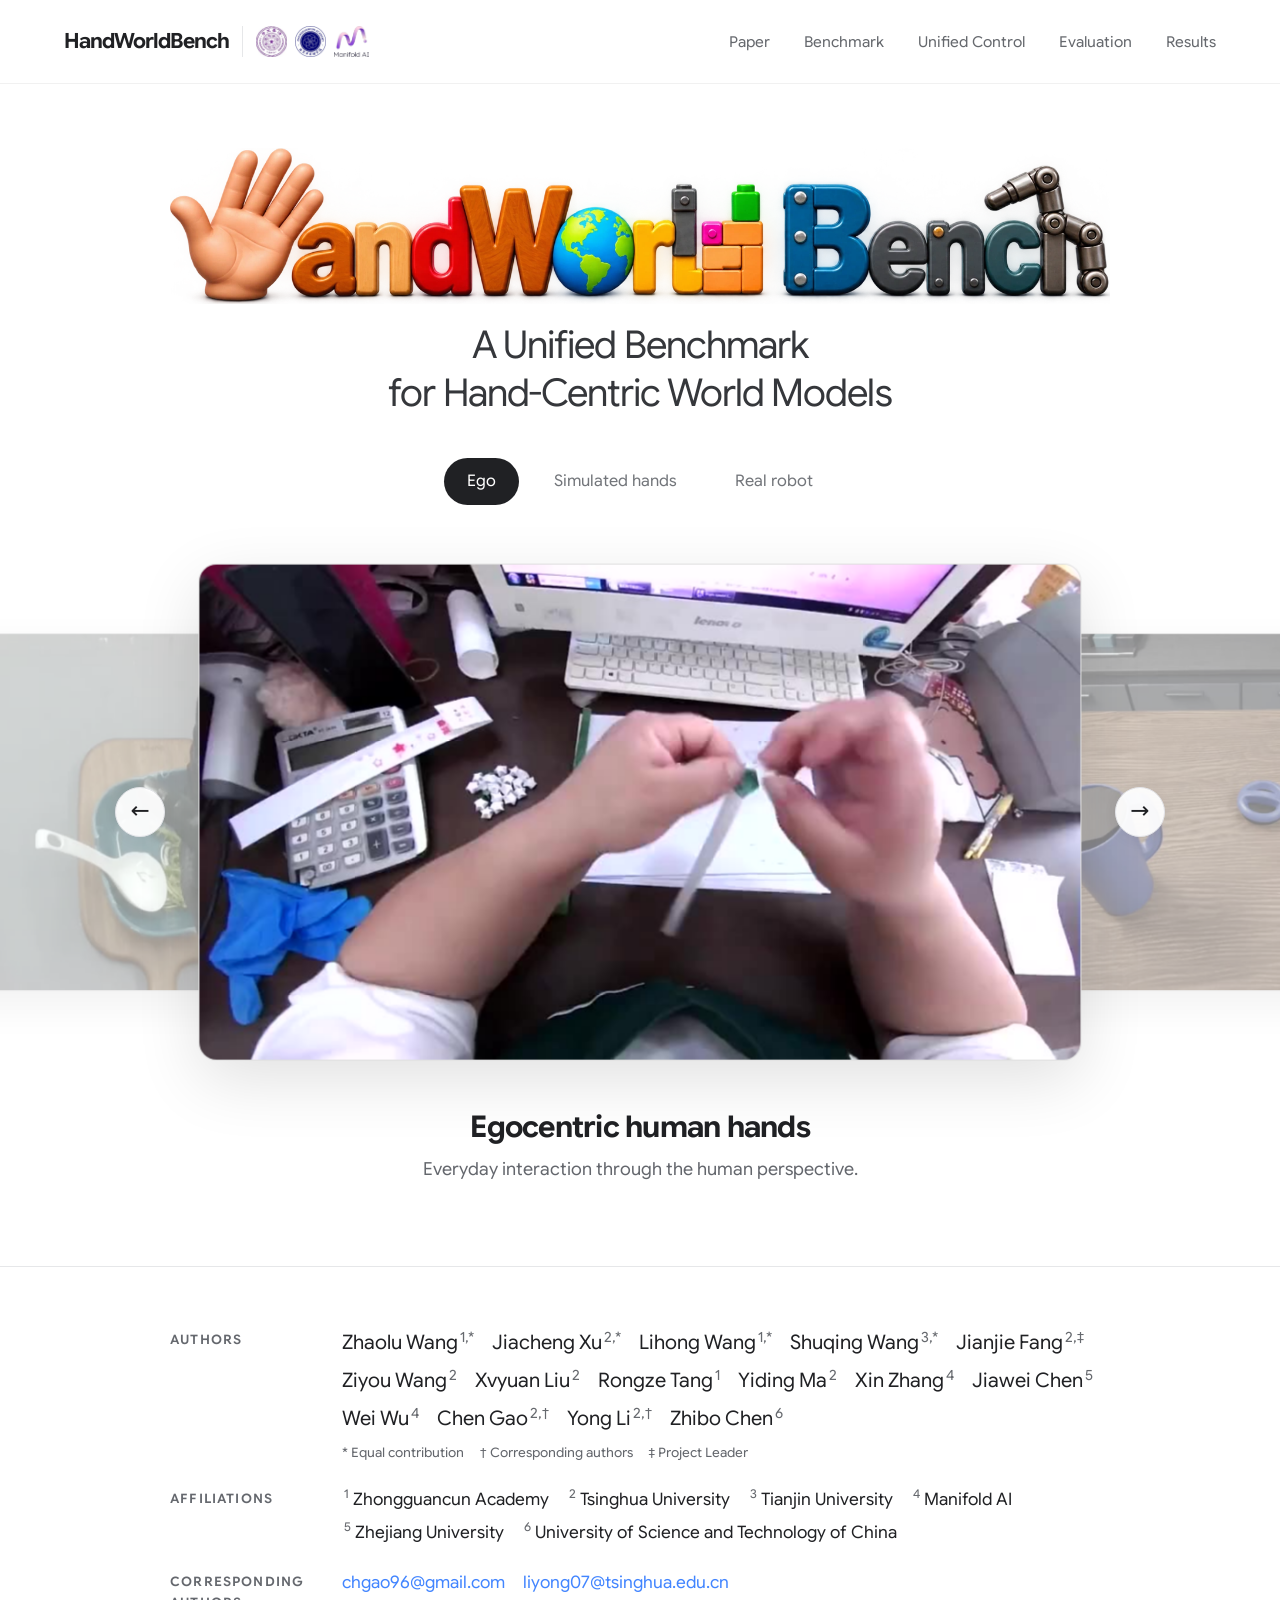
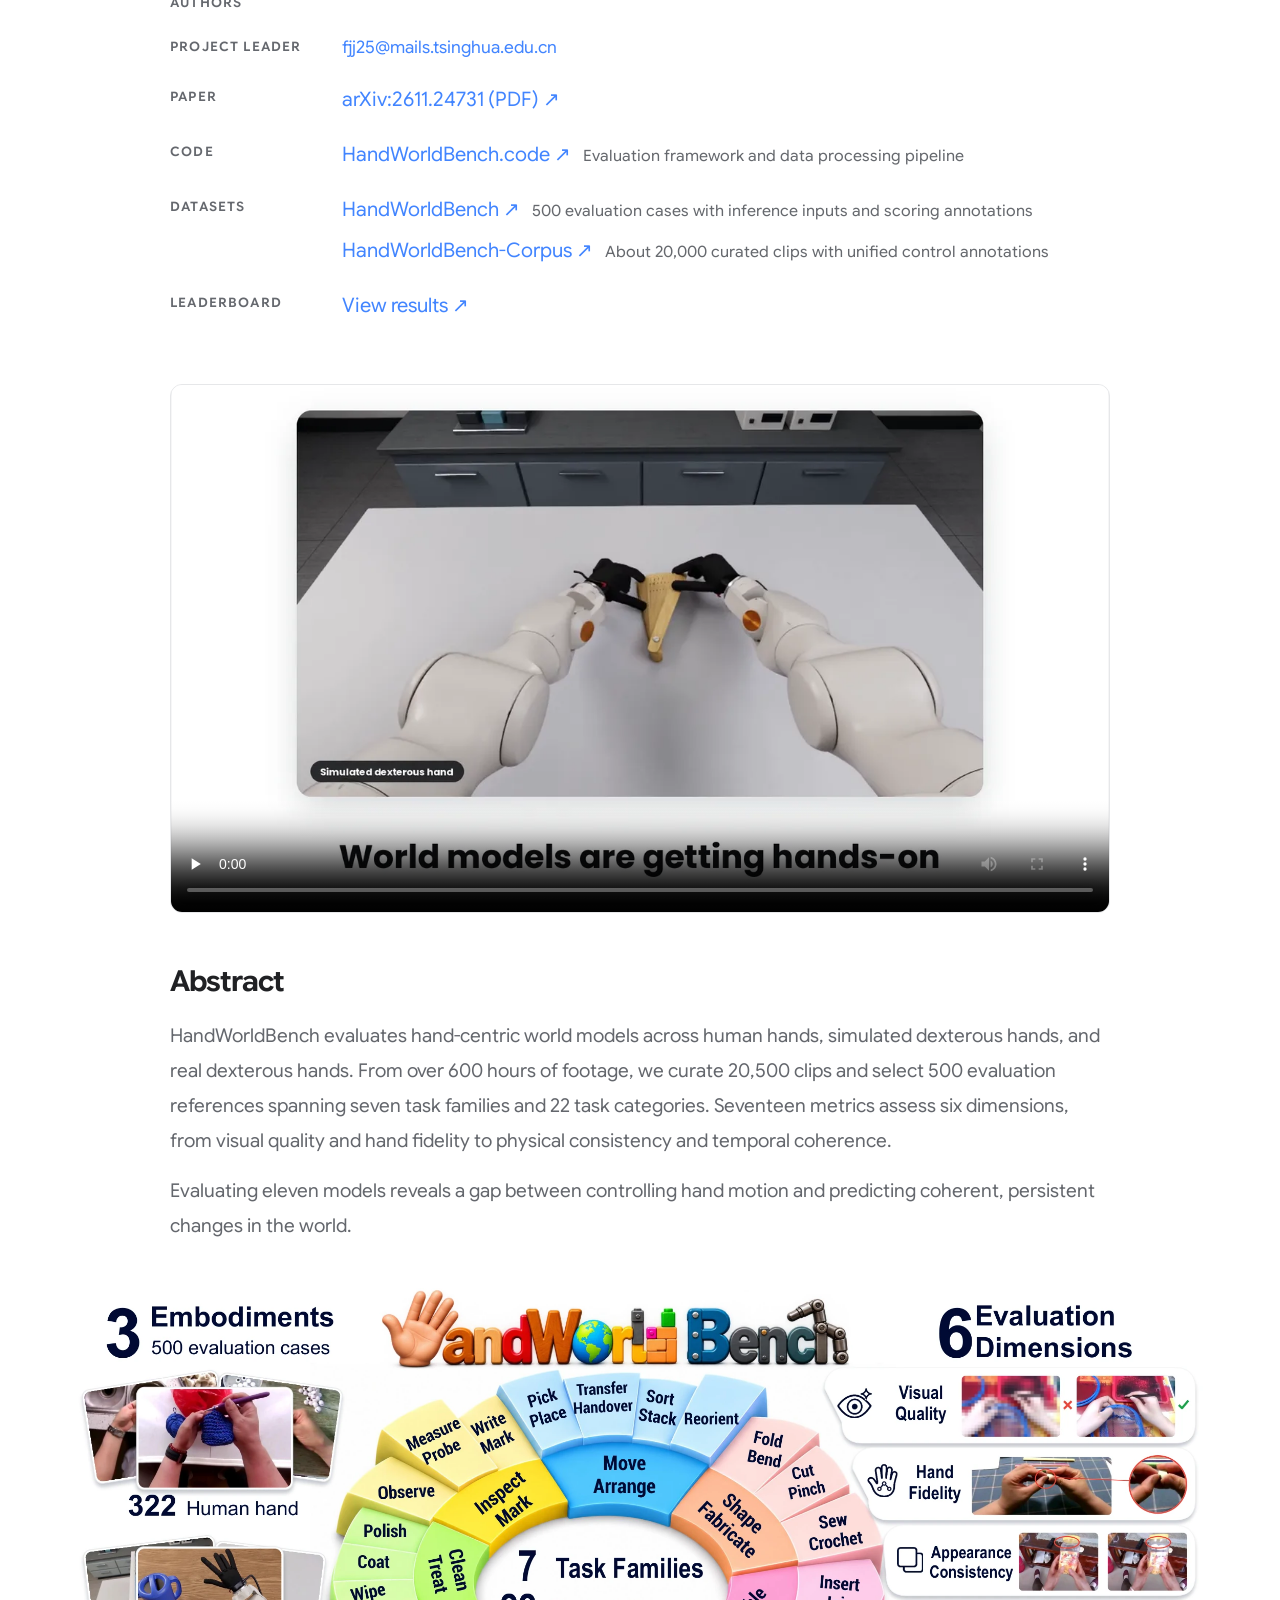
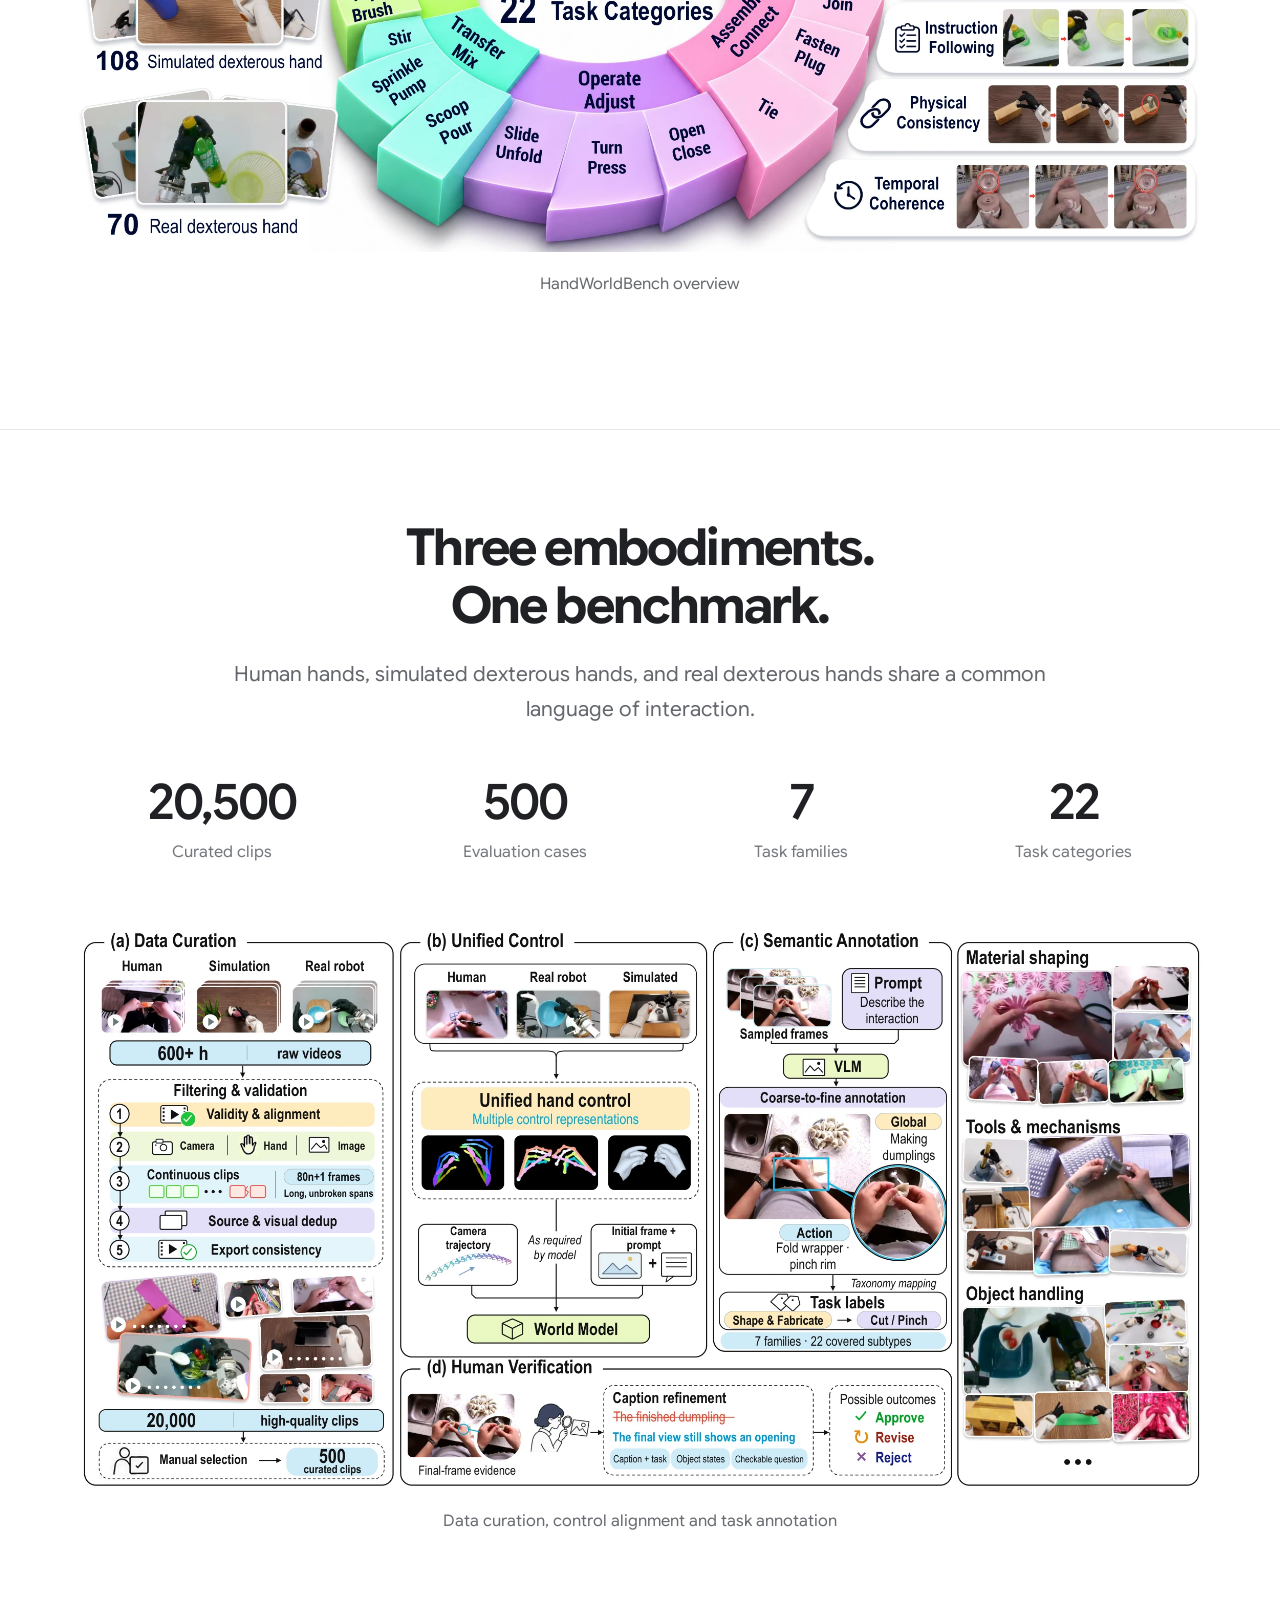
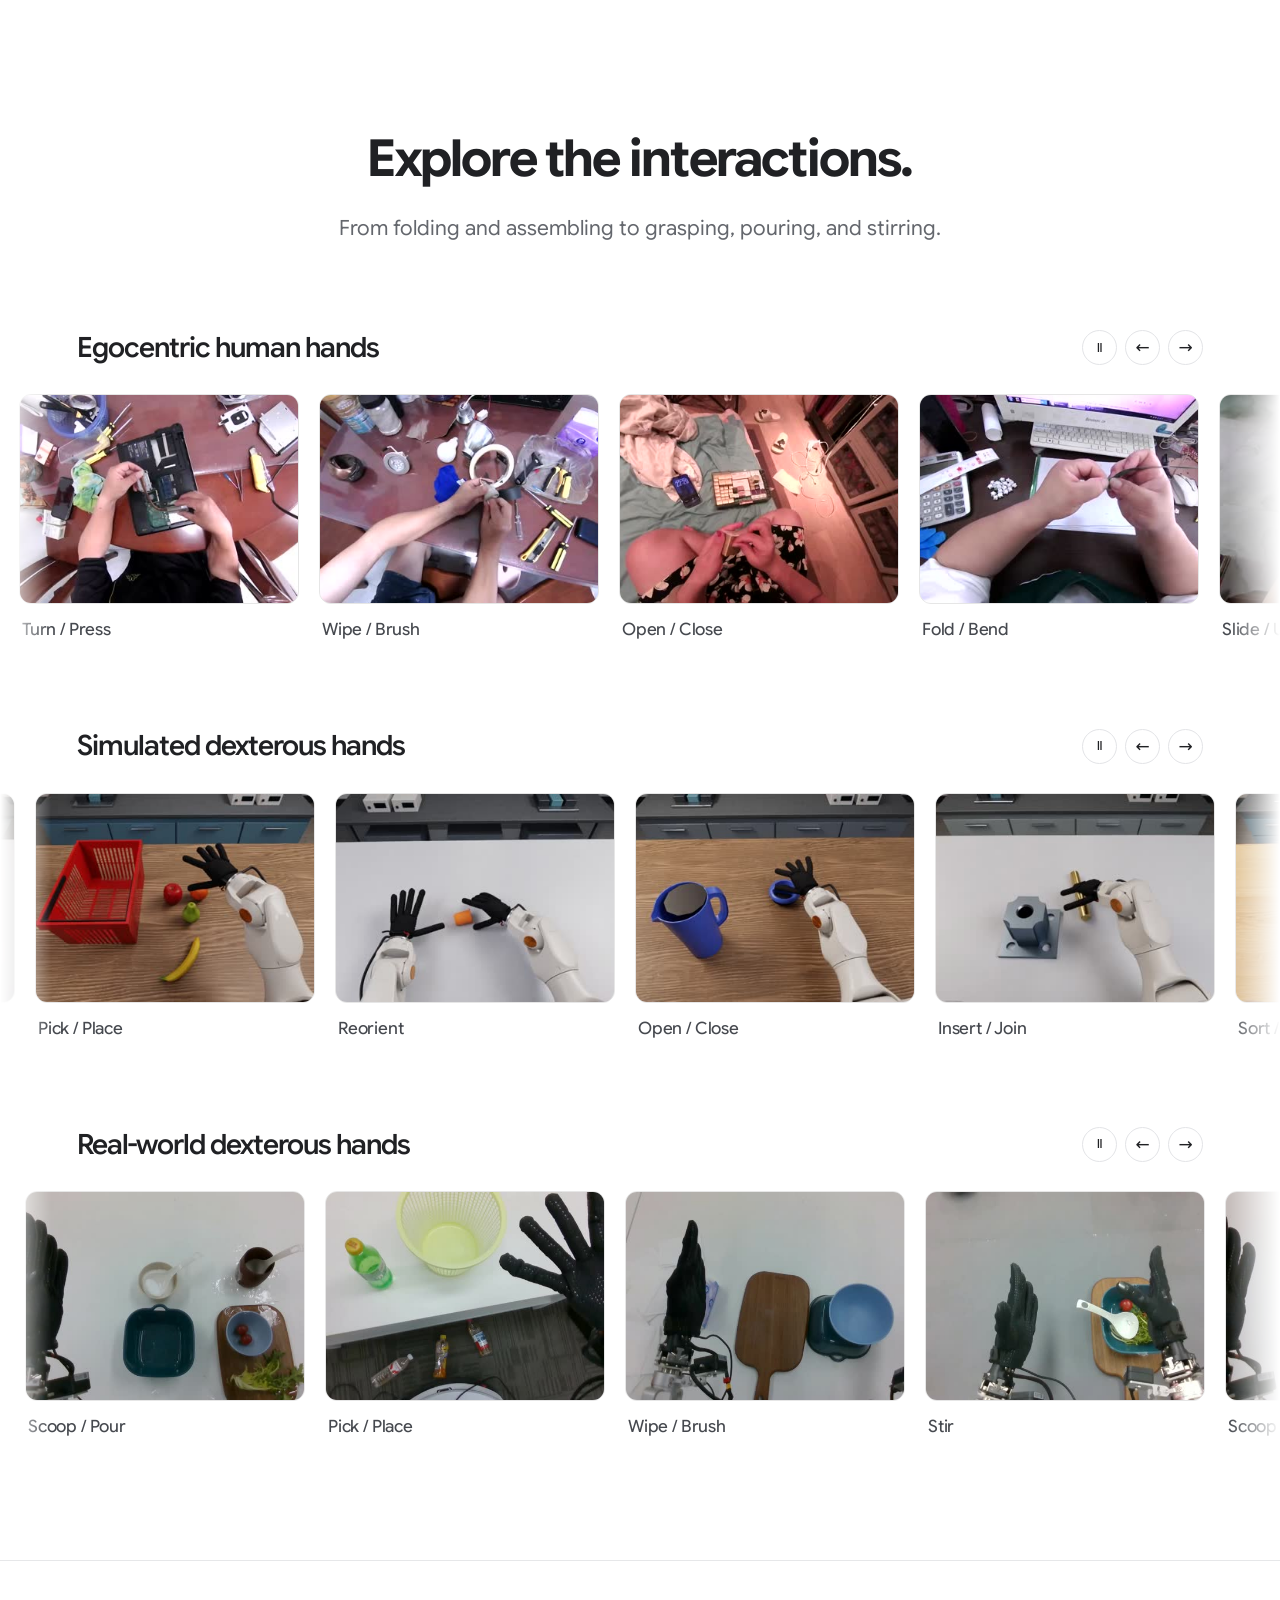
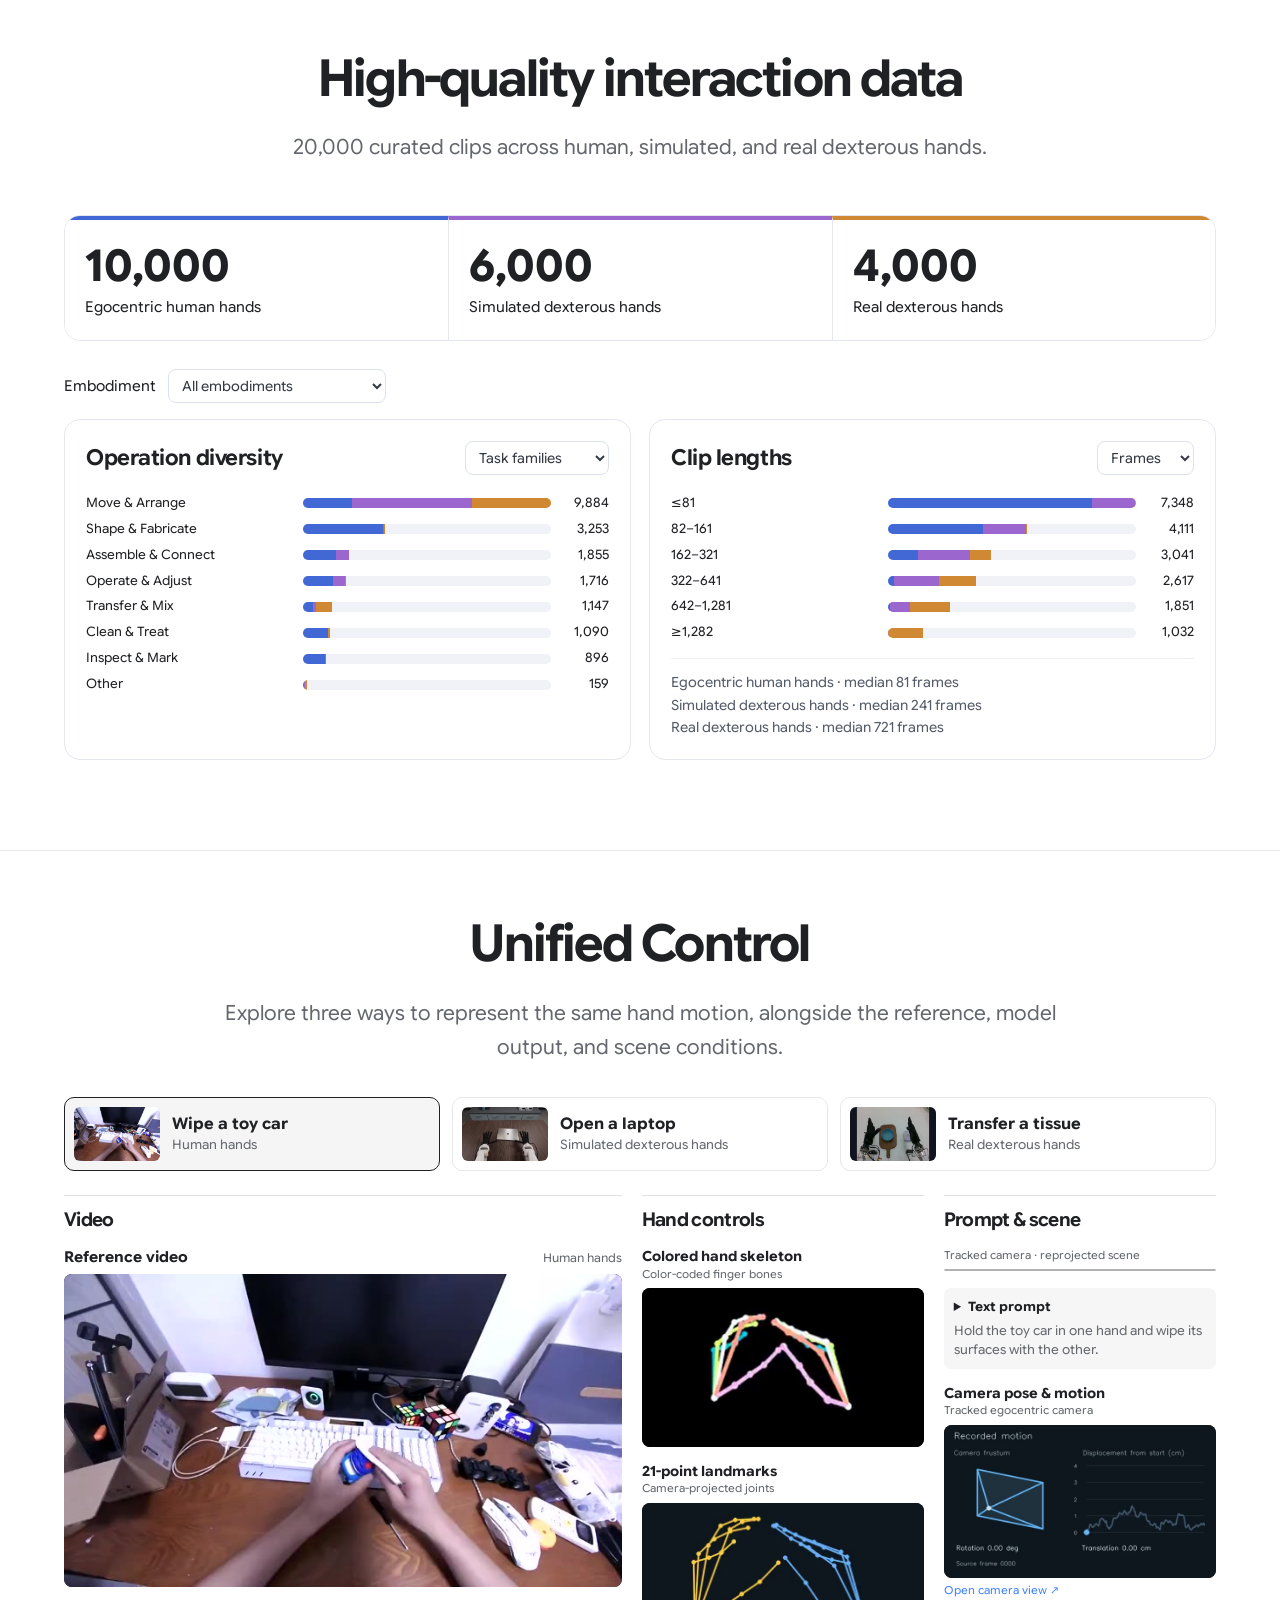
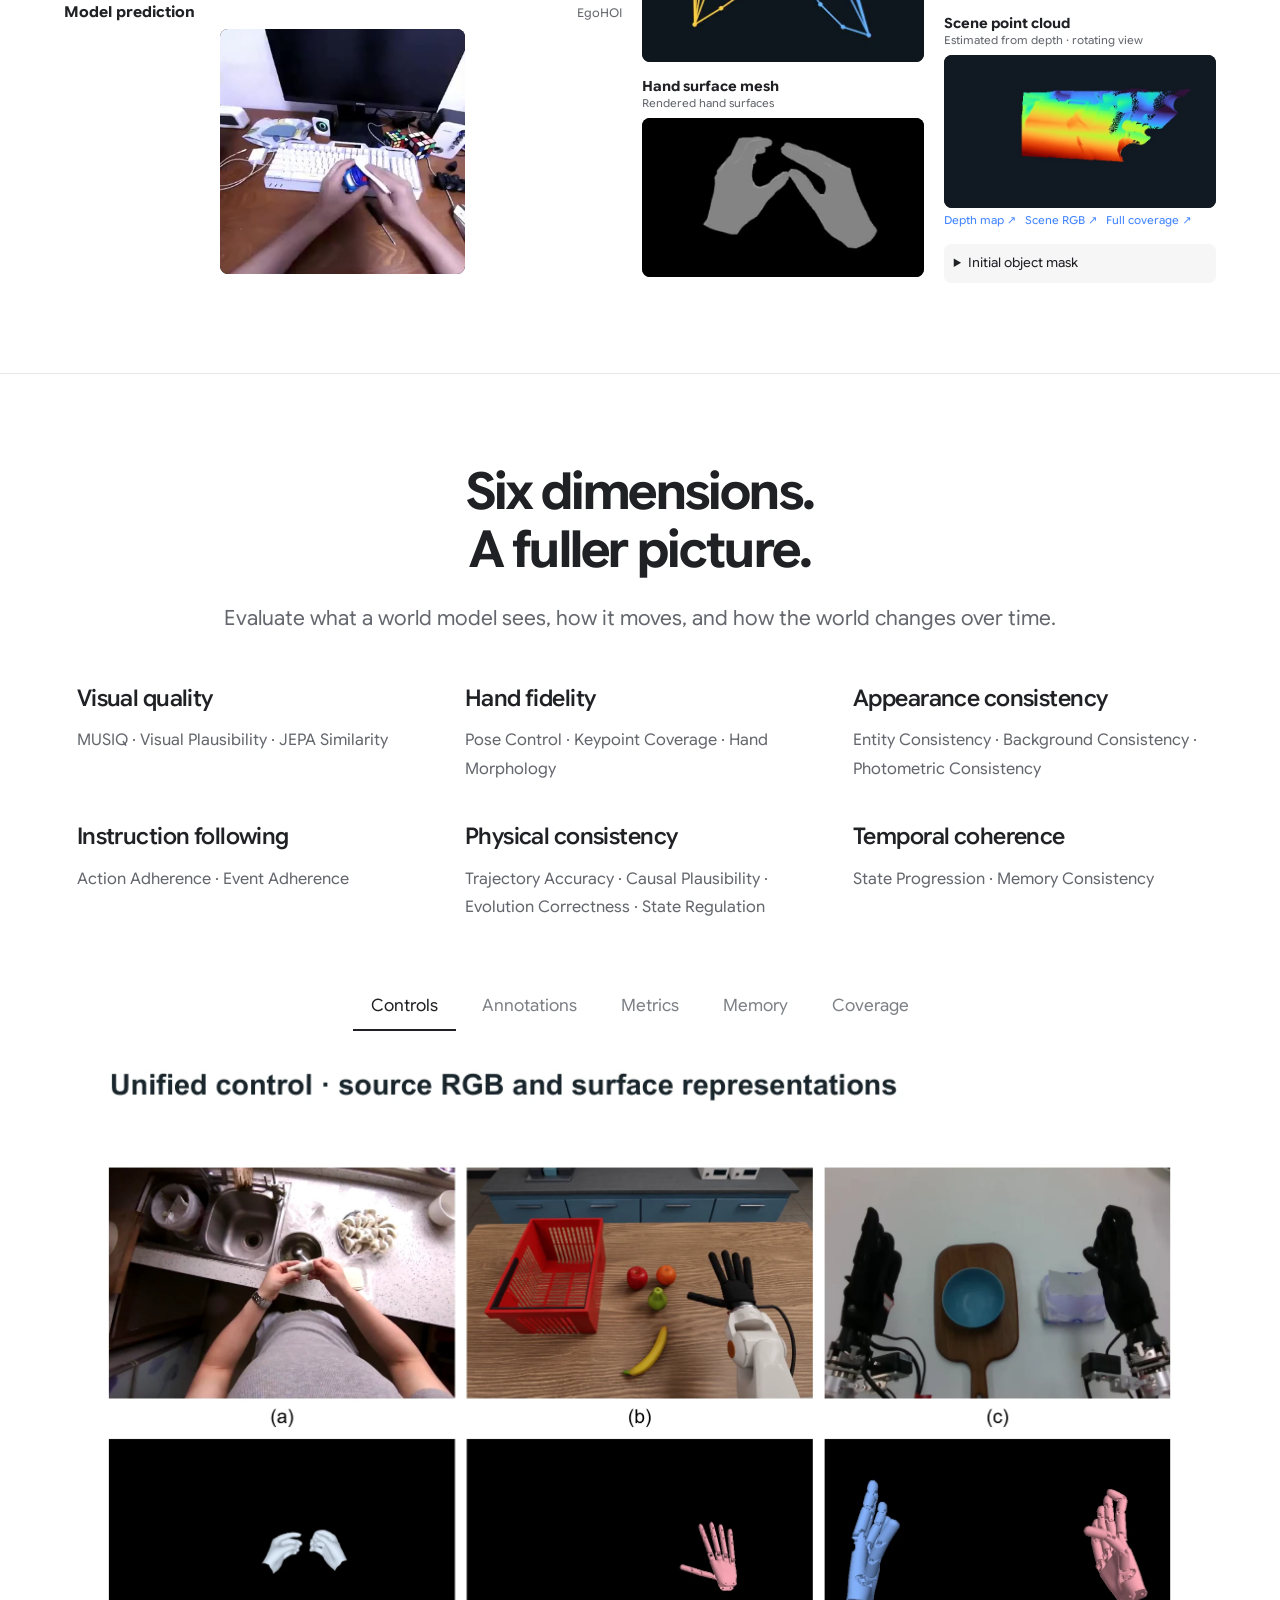
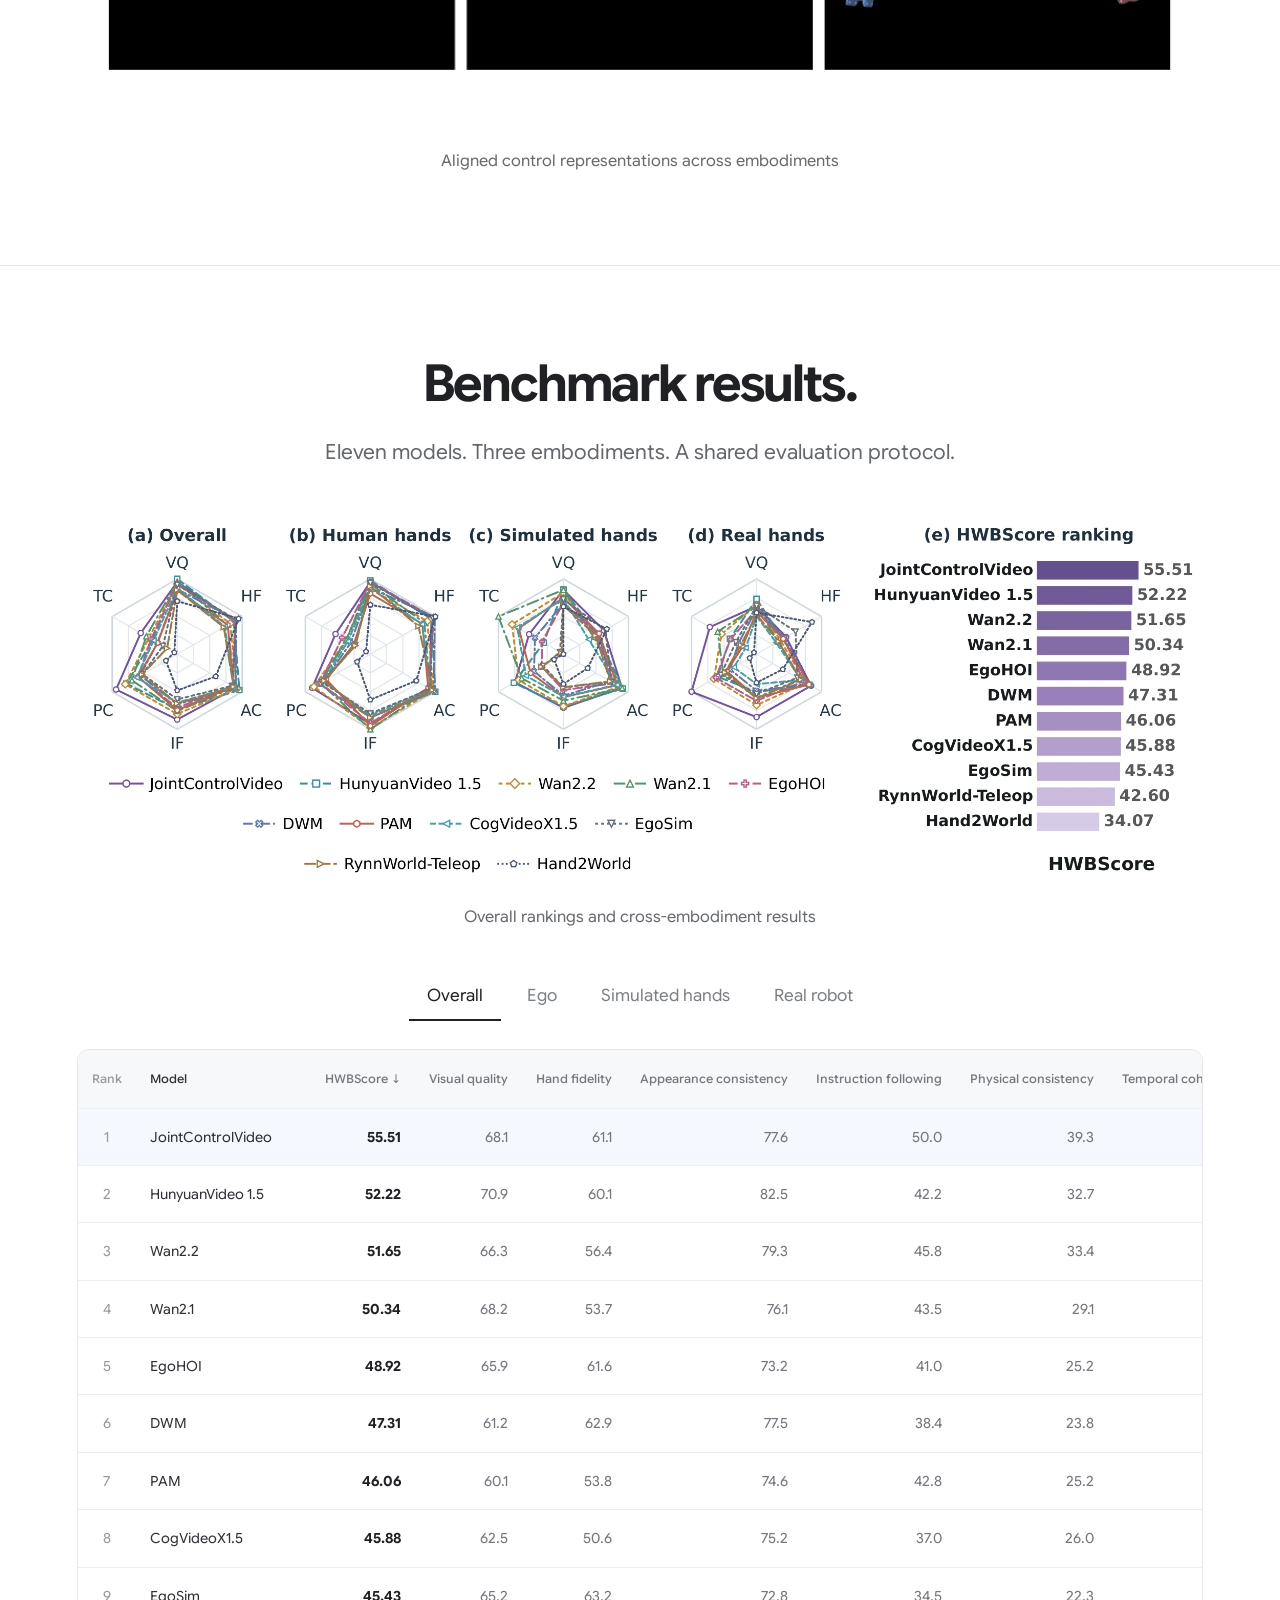
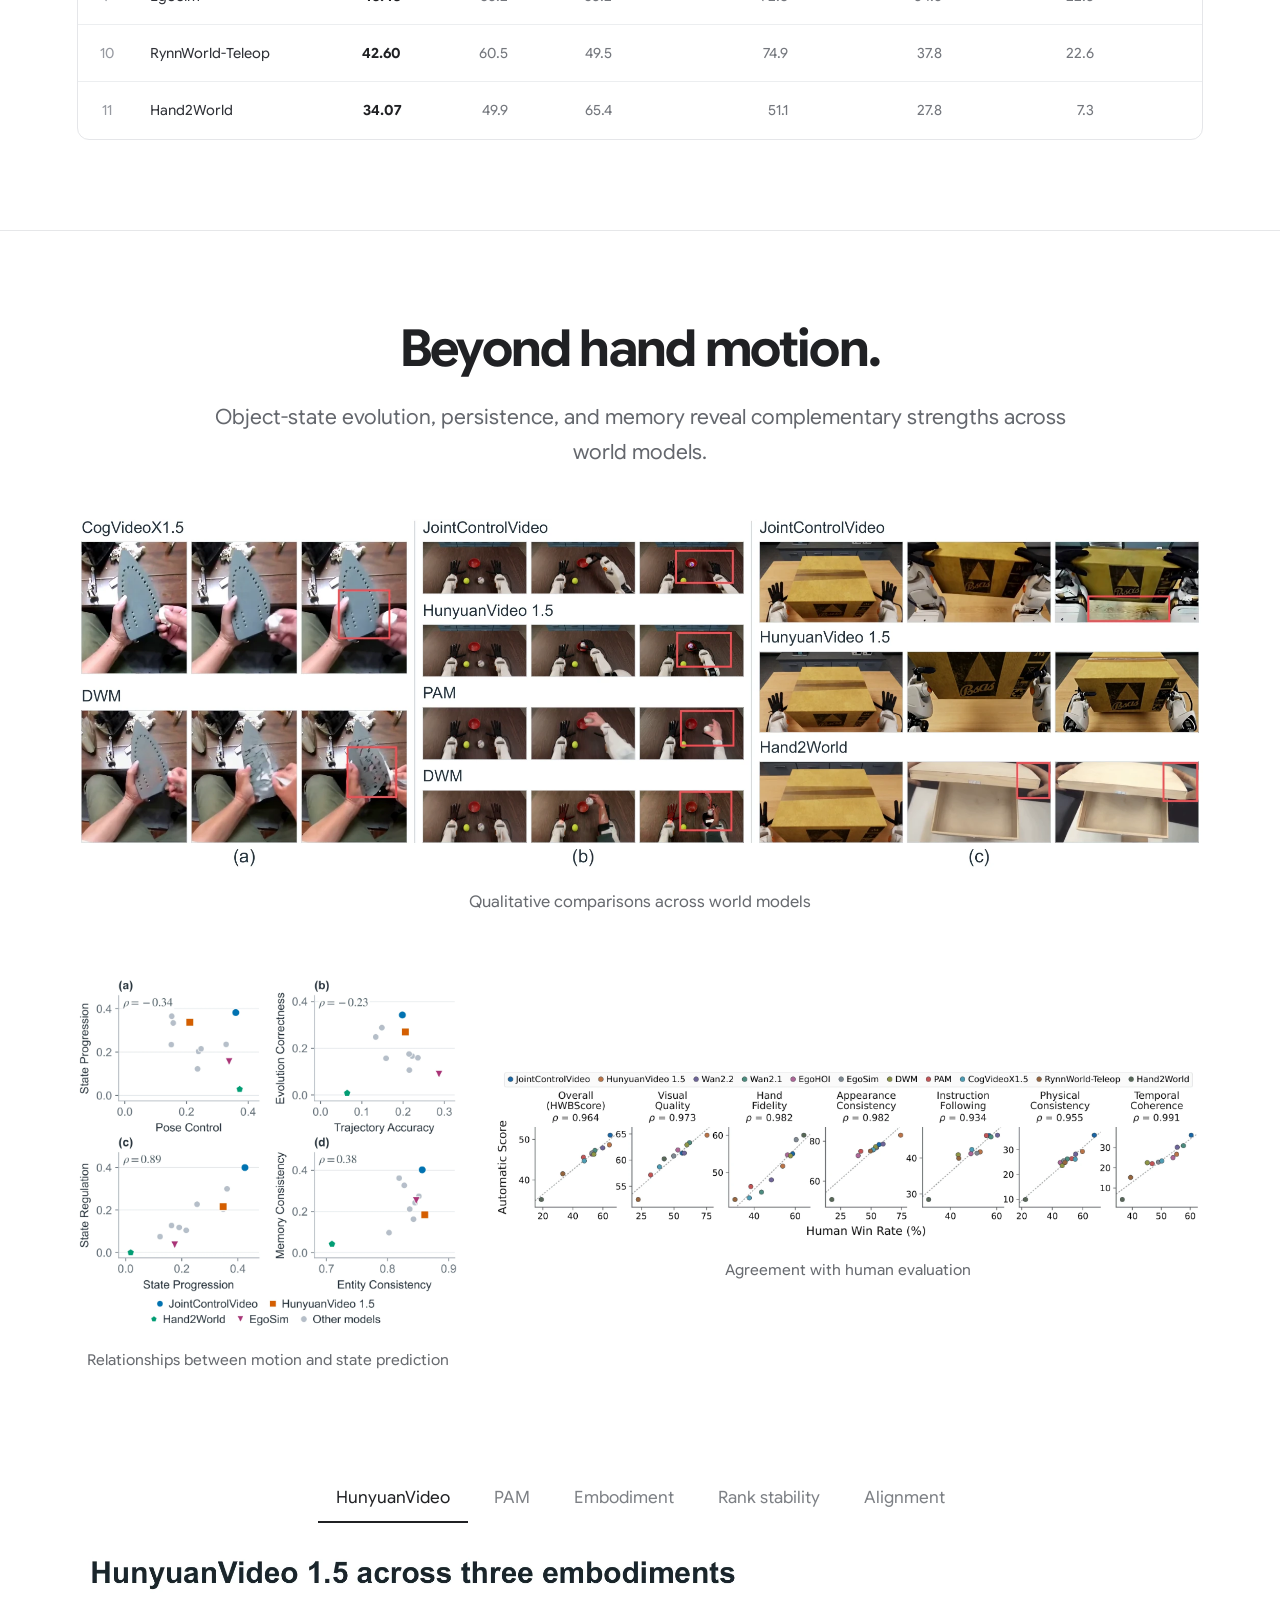
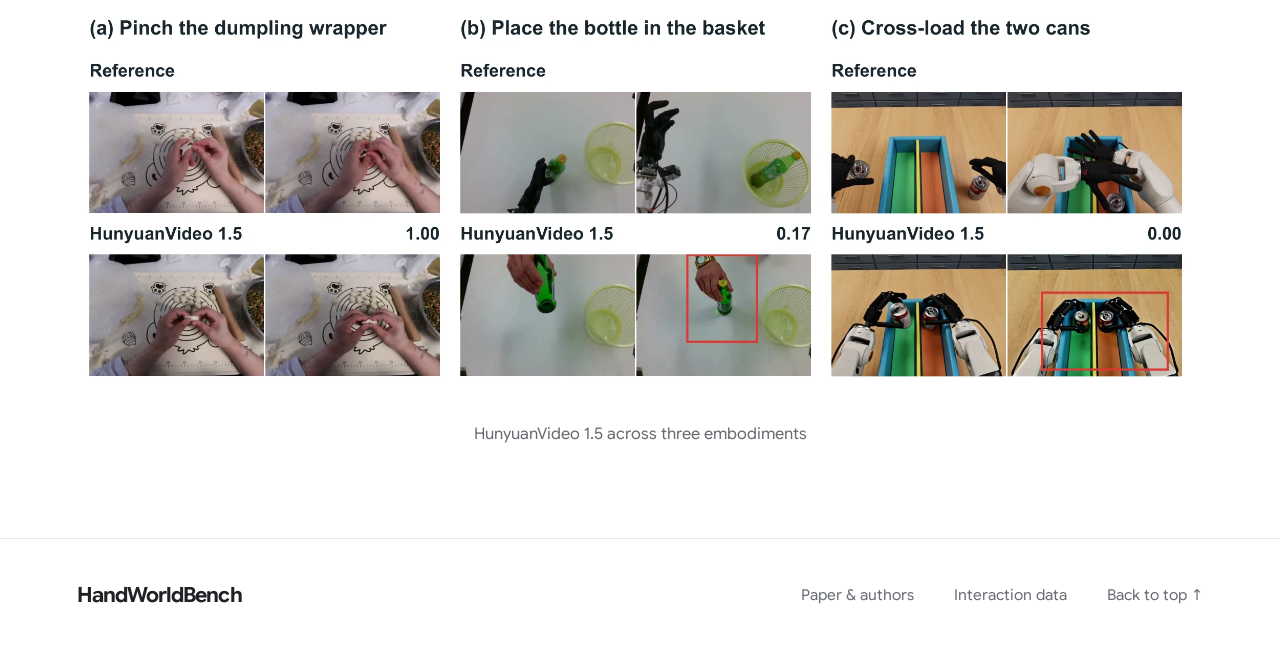
==== commit ccf92041: "Link the HandWorldBench paper above Code" ====
--- a/index.html
+++ b/index.html
@@ -76,6 +76,10 @@
       </dd>
     </div>
     <div>
+      <dt>Paper</dt>
+      <dd><a href="https://arxiv.org/pdf/2611.24731v1" target="_blank" rel="noopener noreferrer">arXiv:2611.24731 (PDF) ↗</a></dd>
+    </div>
+    <div>
       <dt>Code</dt>
       <dd><a href="https://github.com/EmbodiedCity/HandWorldBench.code" target="_blank" rel="noopener noreferrer">HandWorldBench.code ↗</a><span class="resource-detail">Evaluation framework and data processing pipeline</span></dd>
     </div>
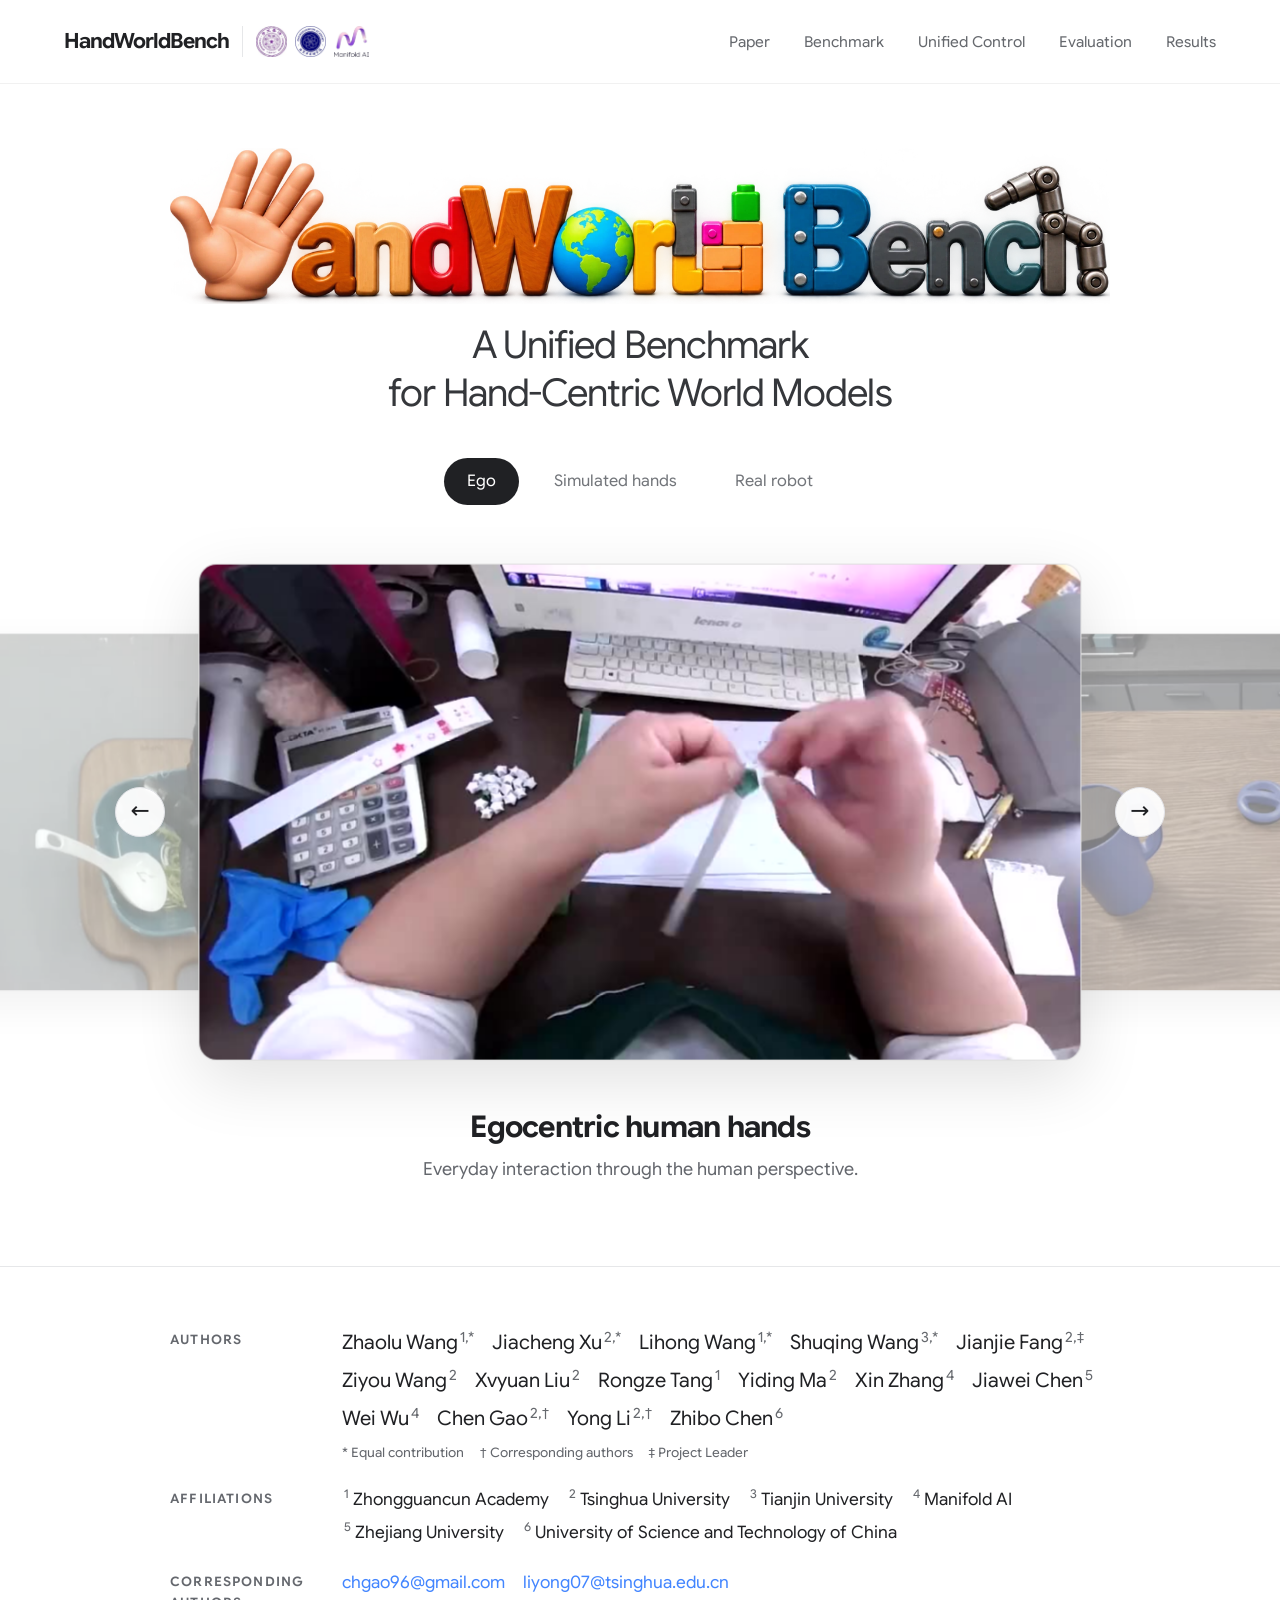
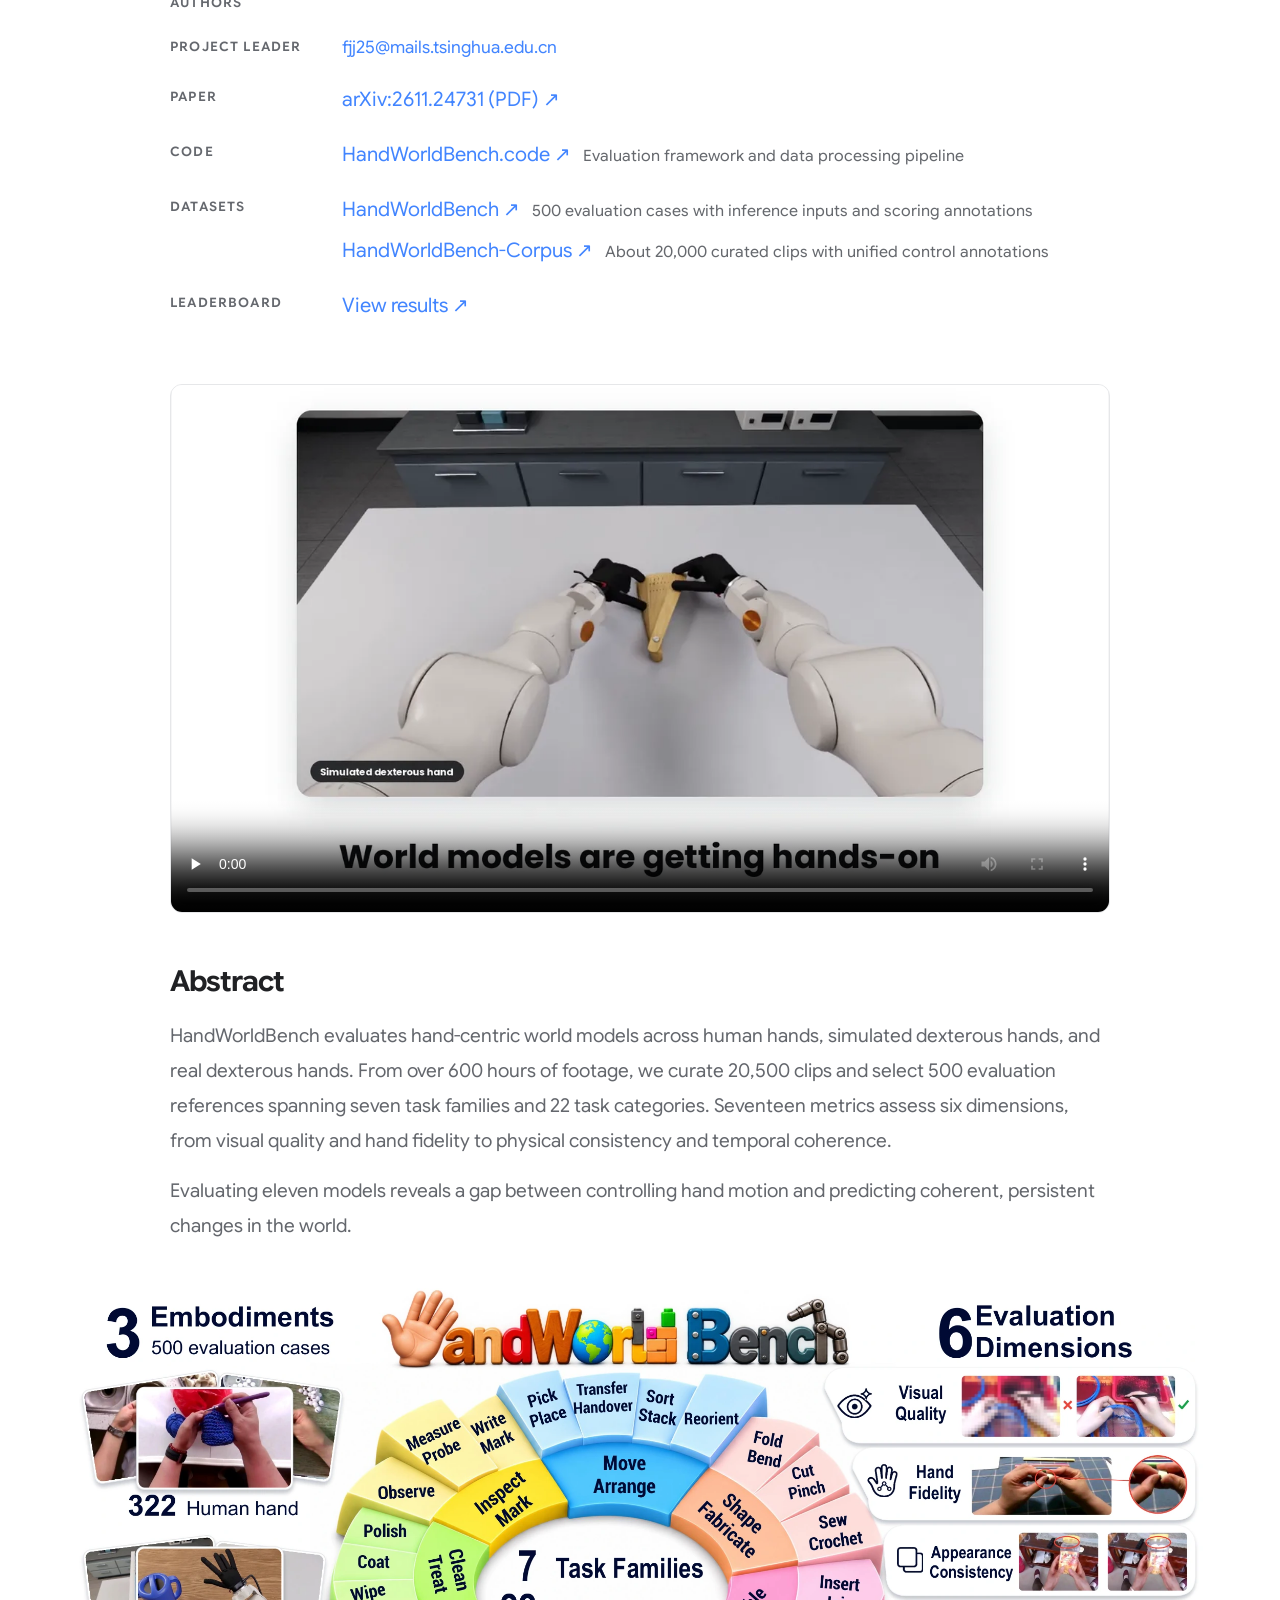
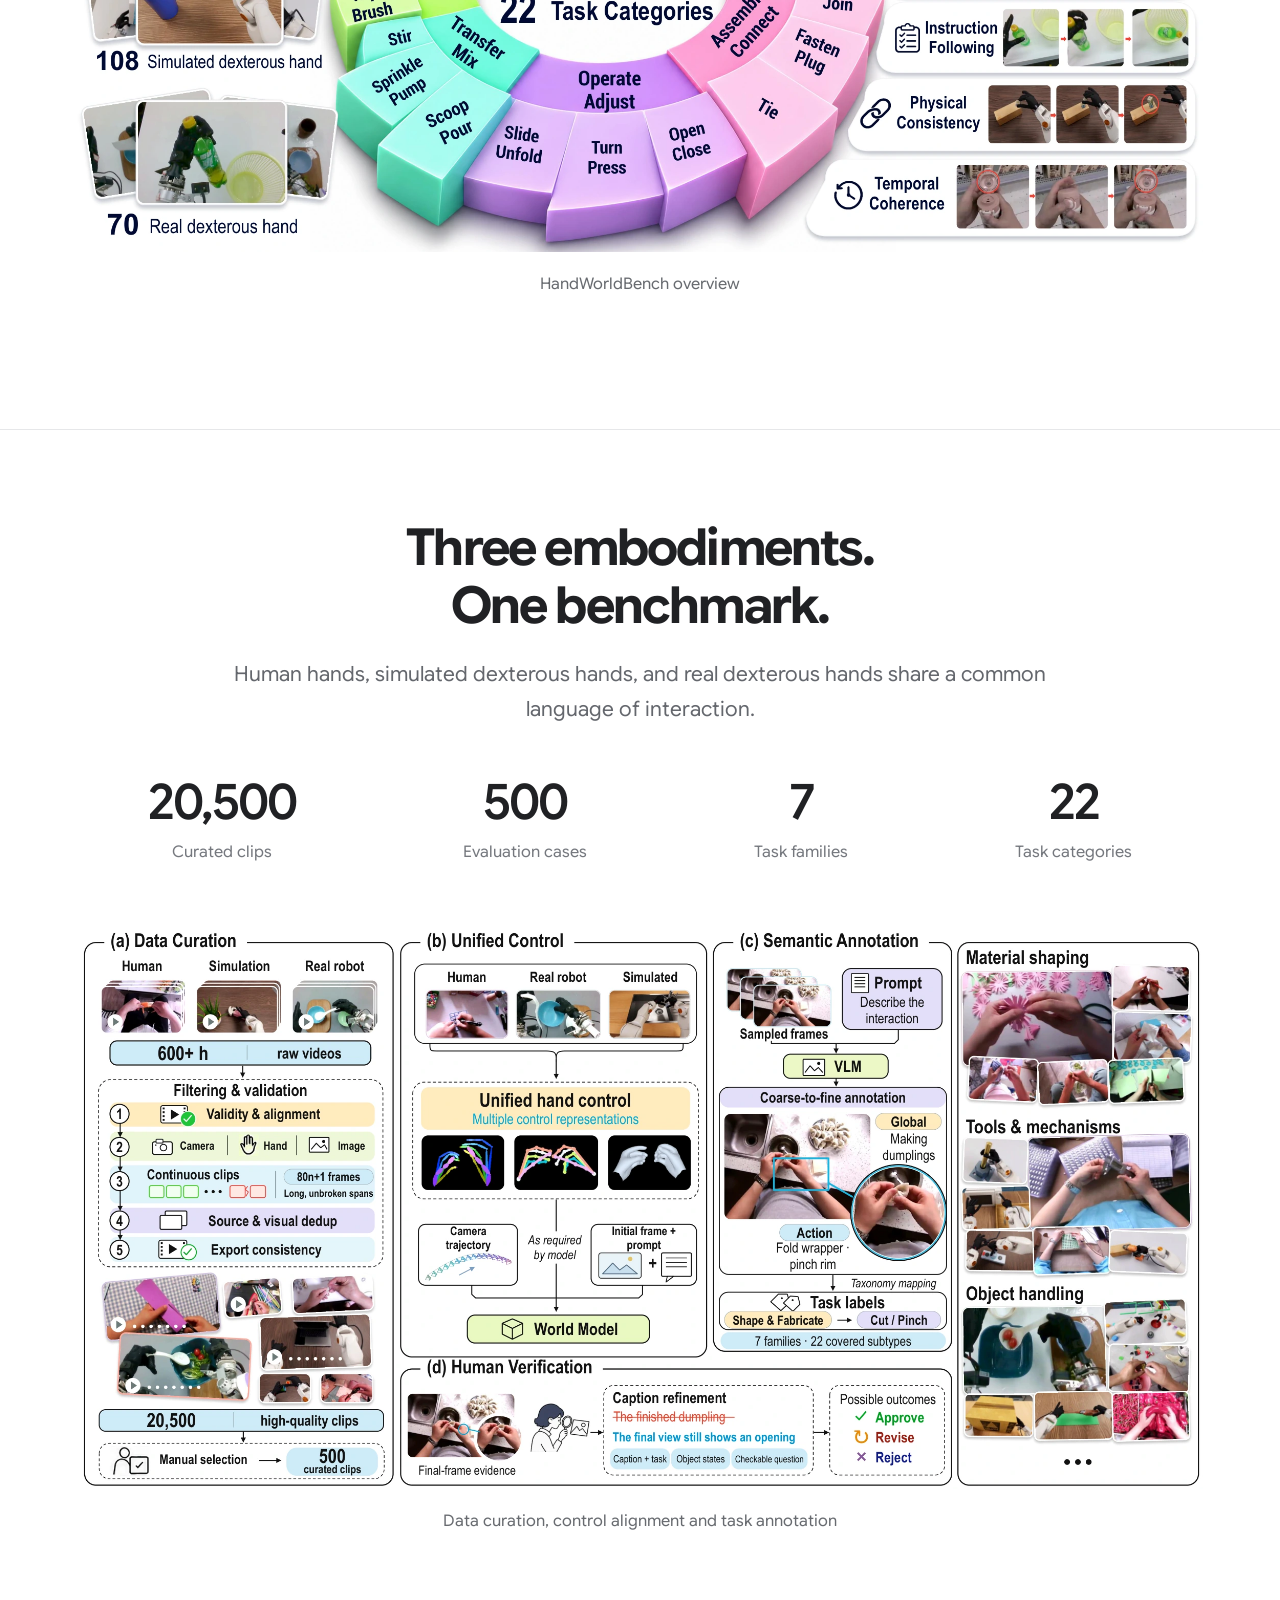
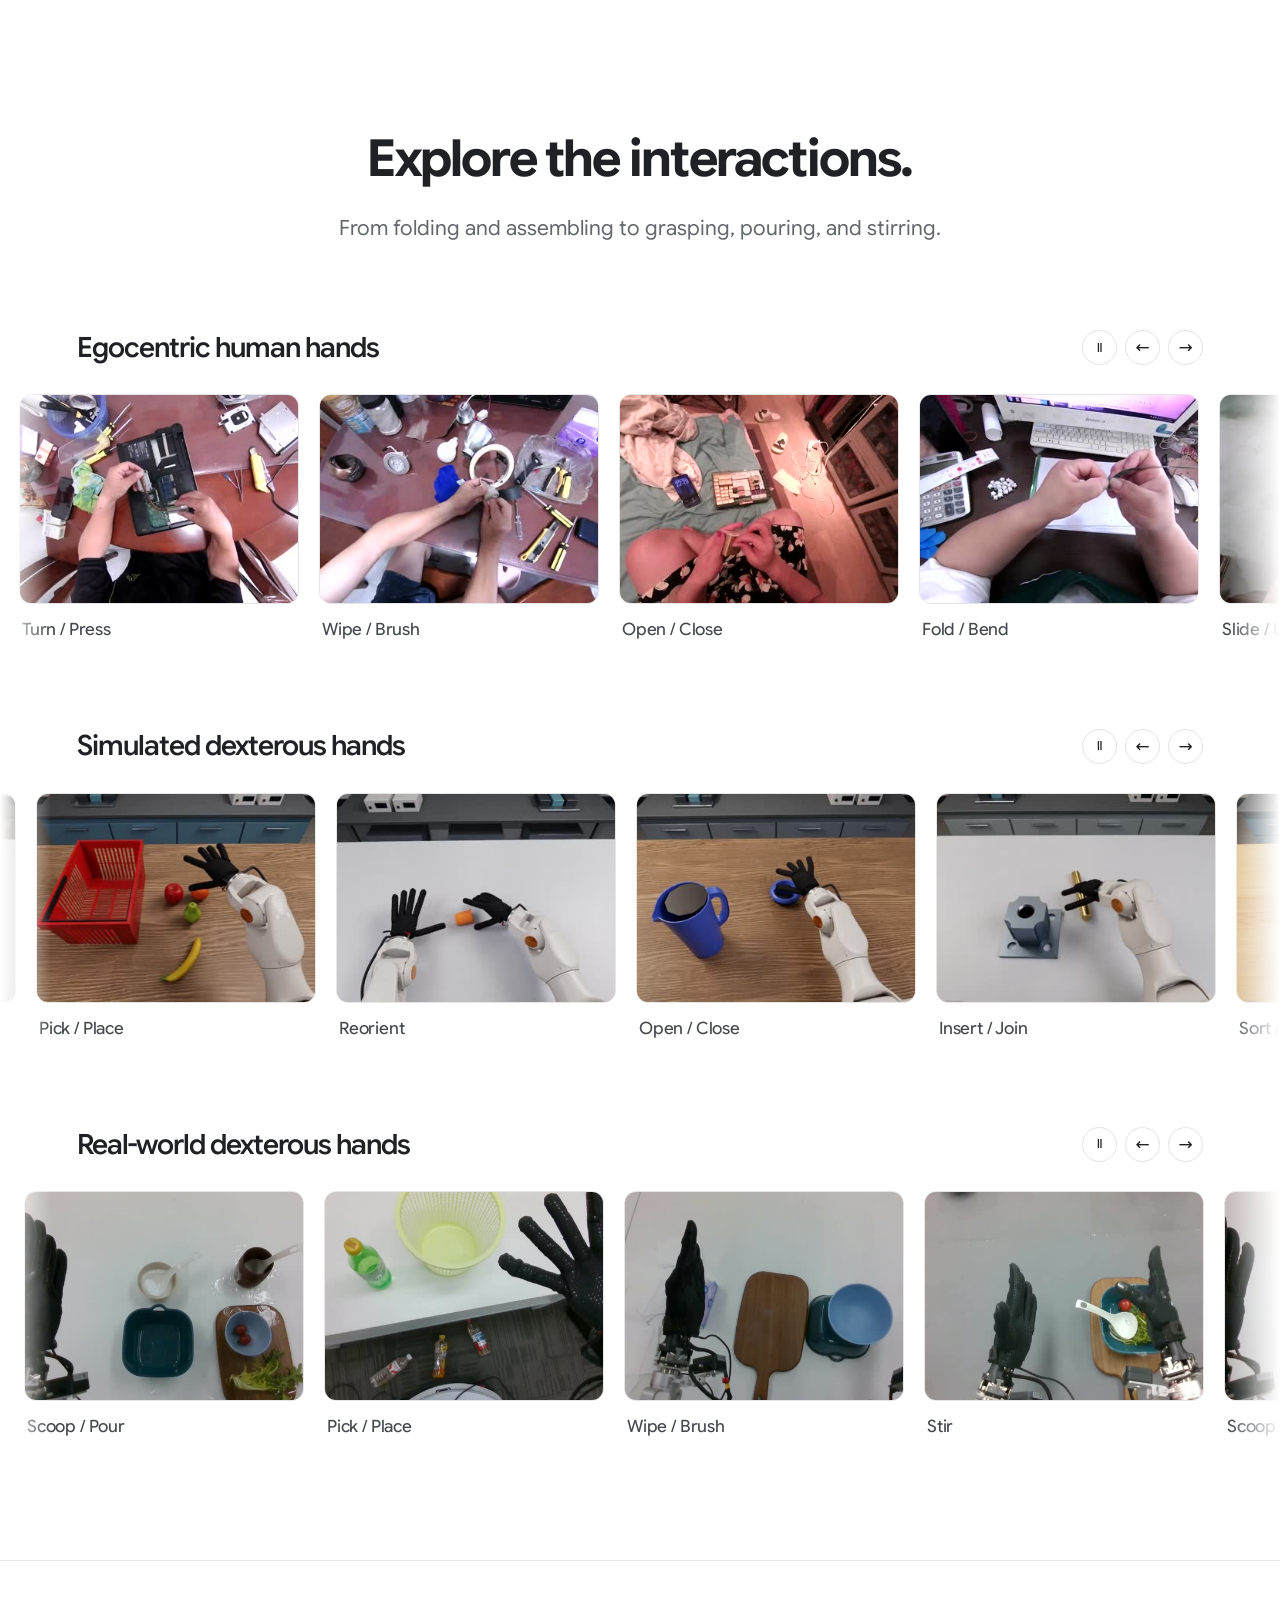
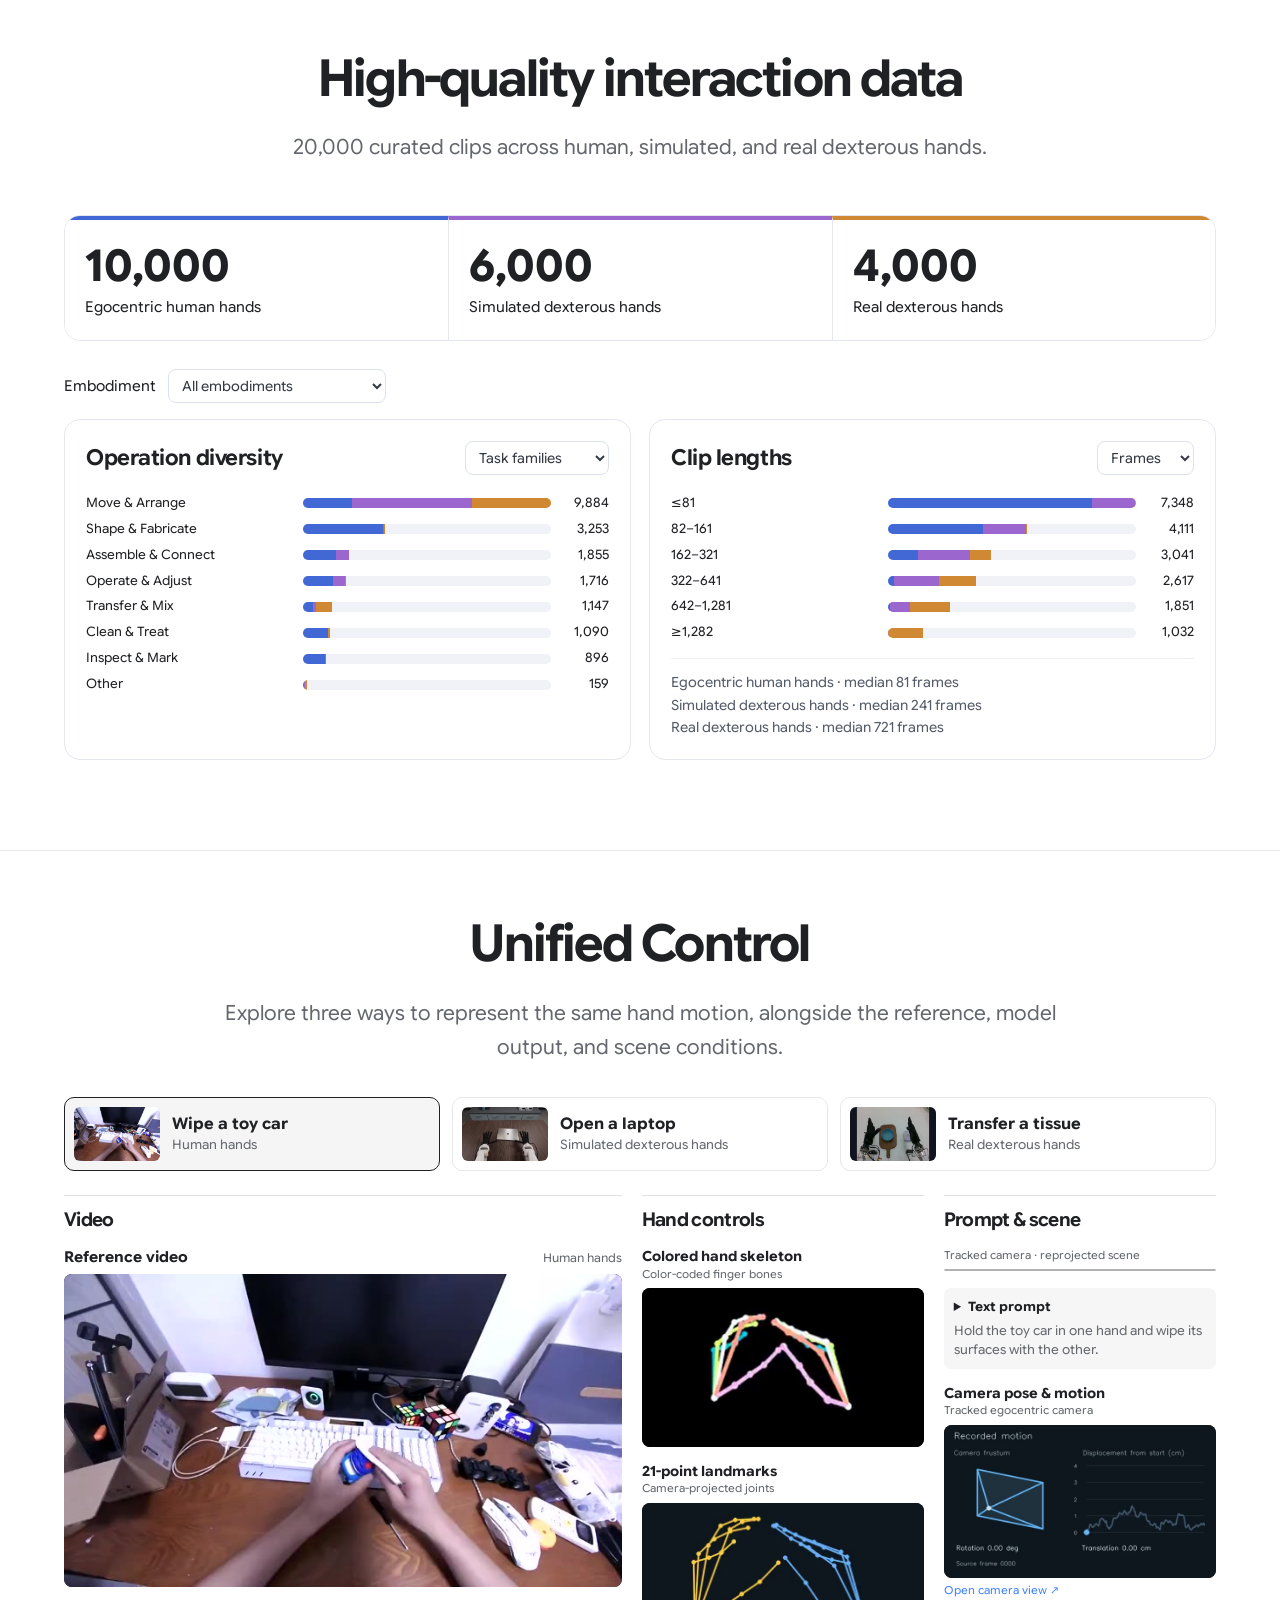
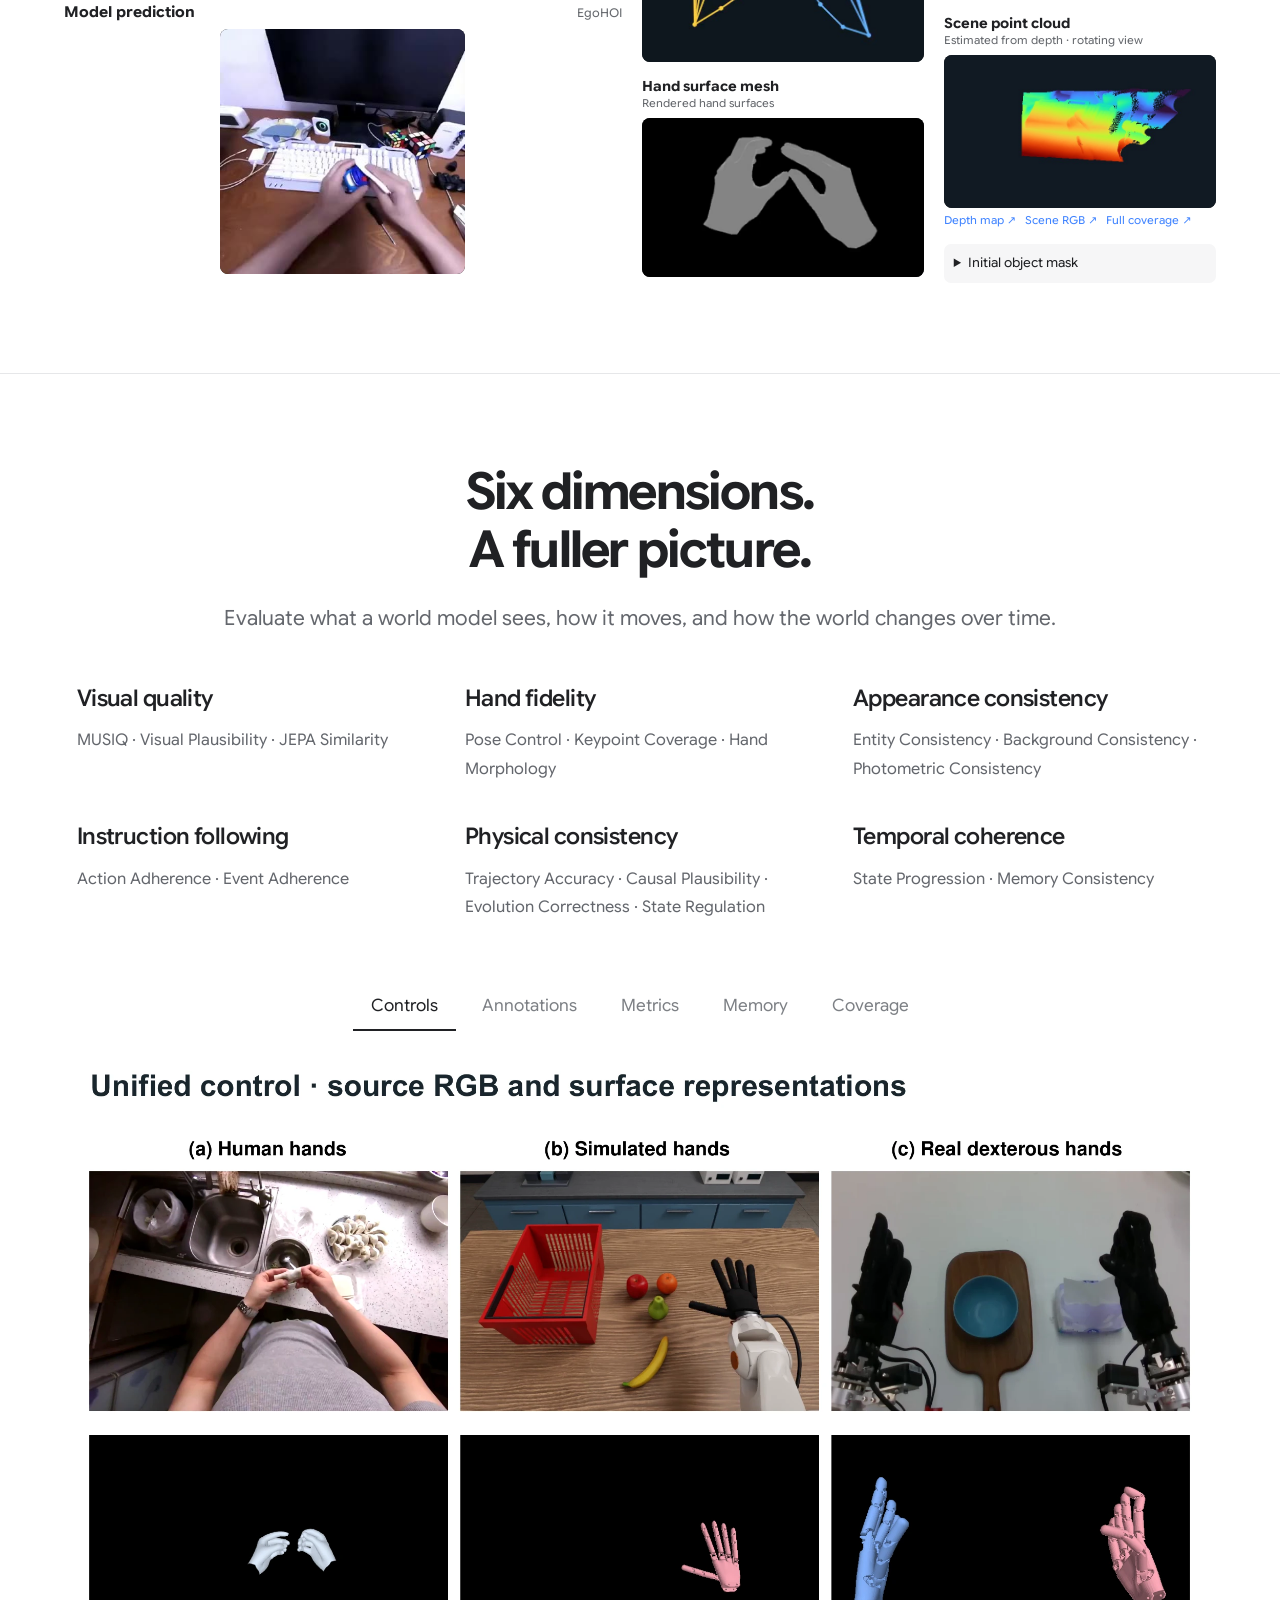
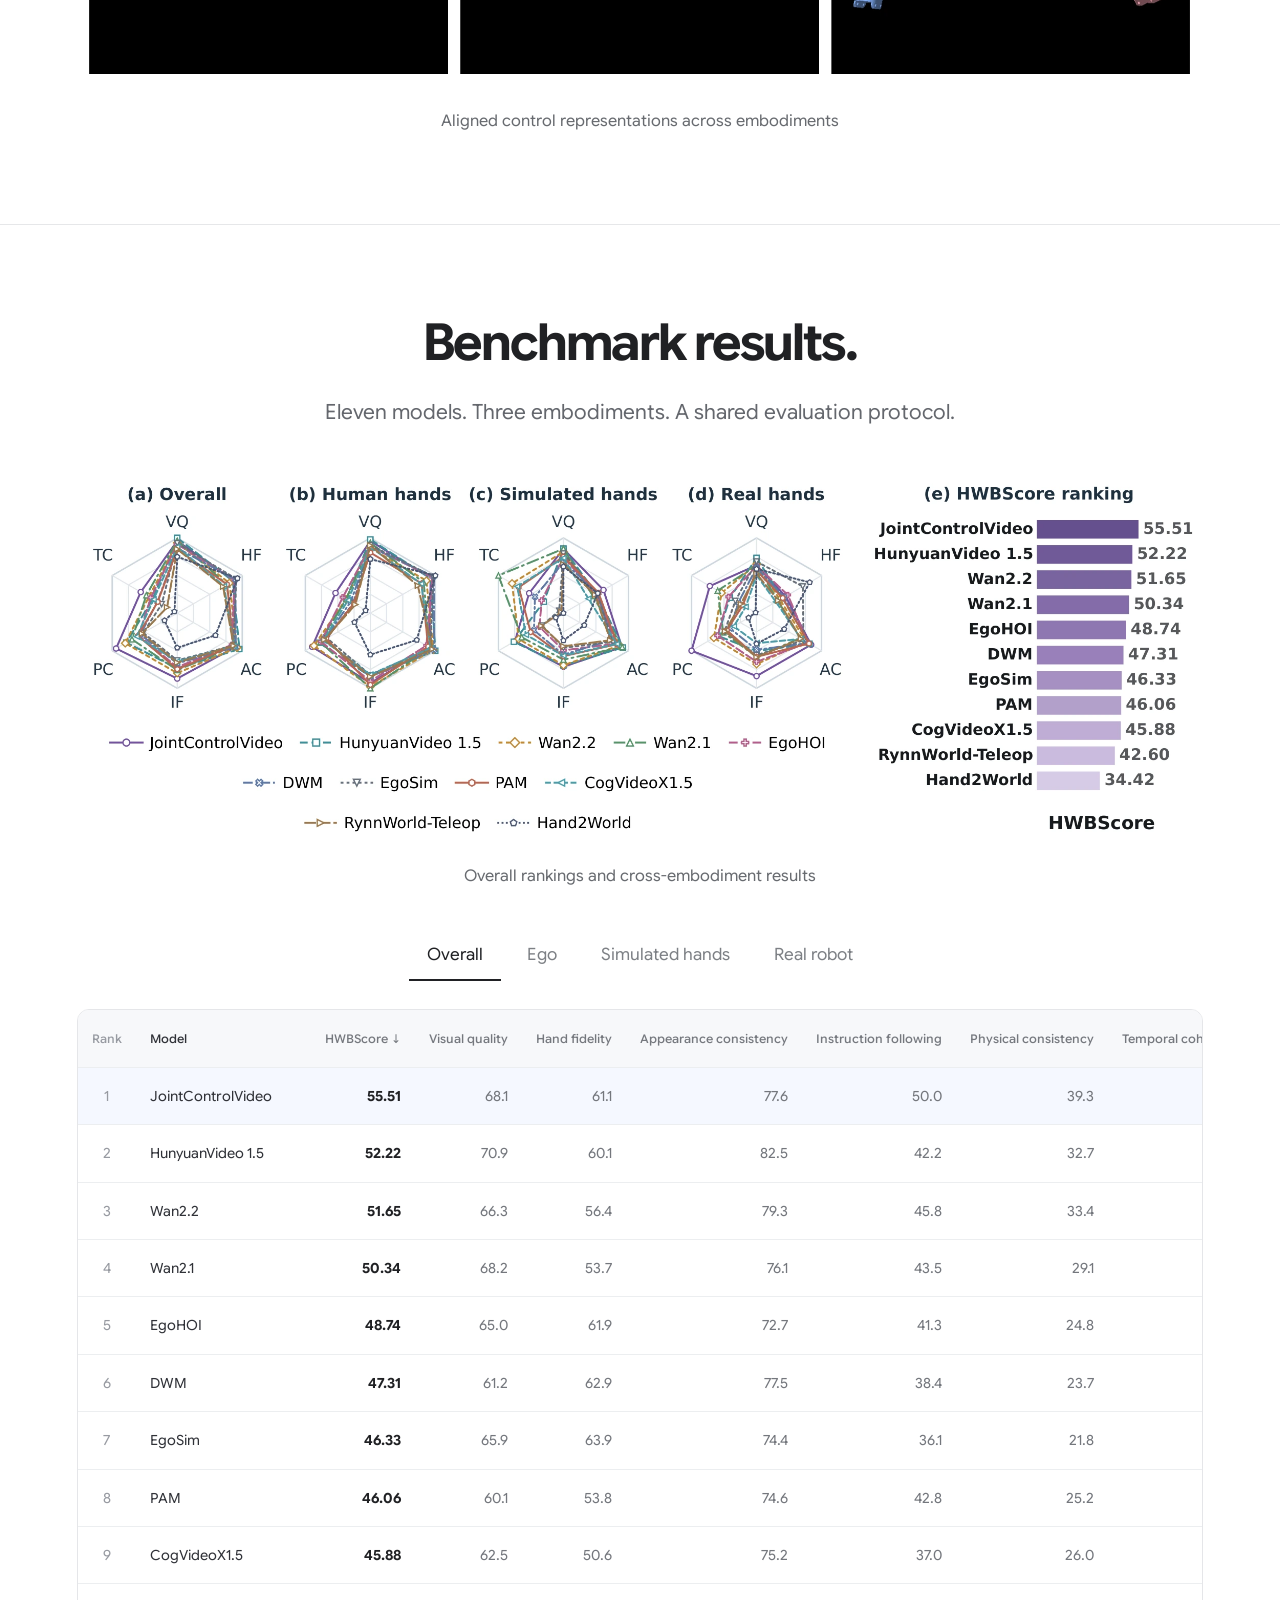
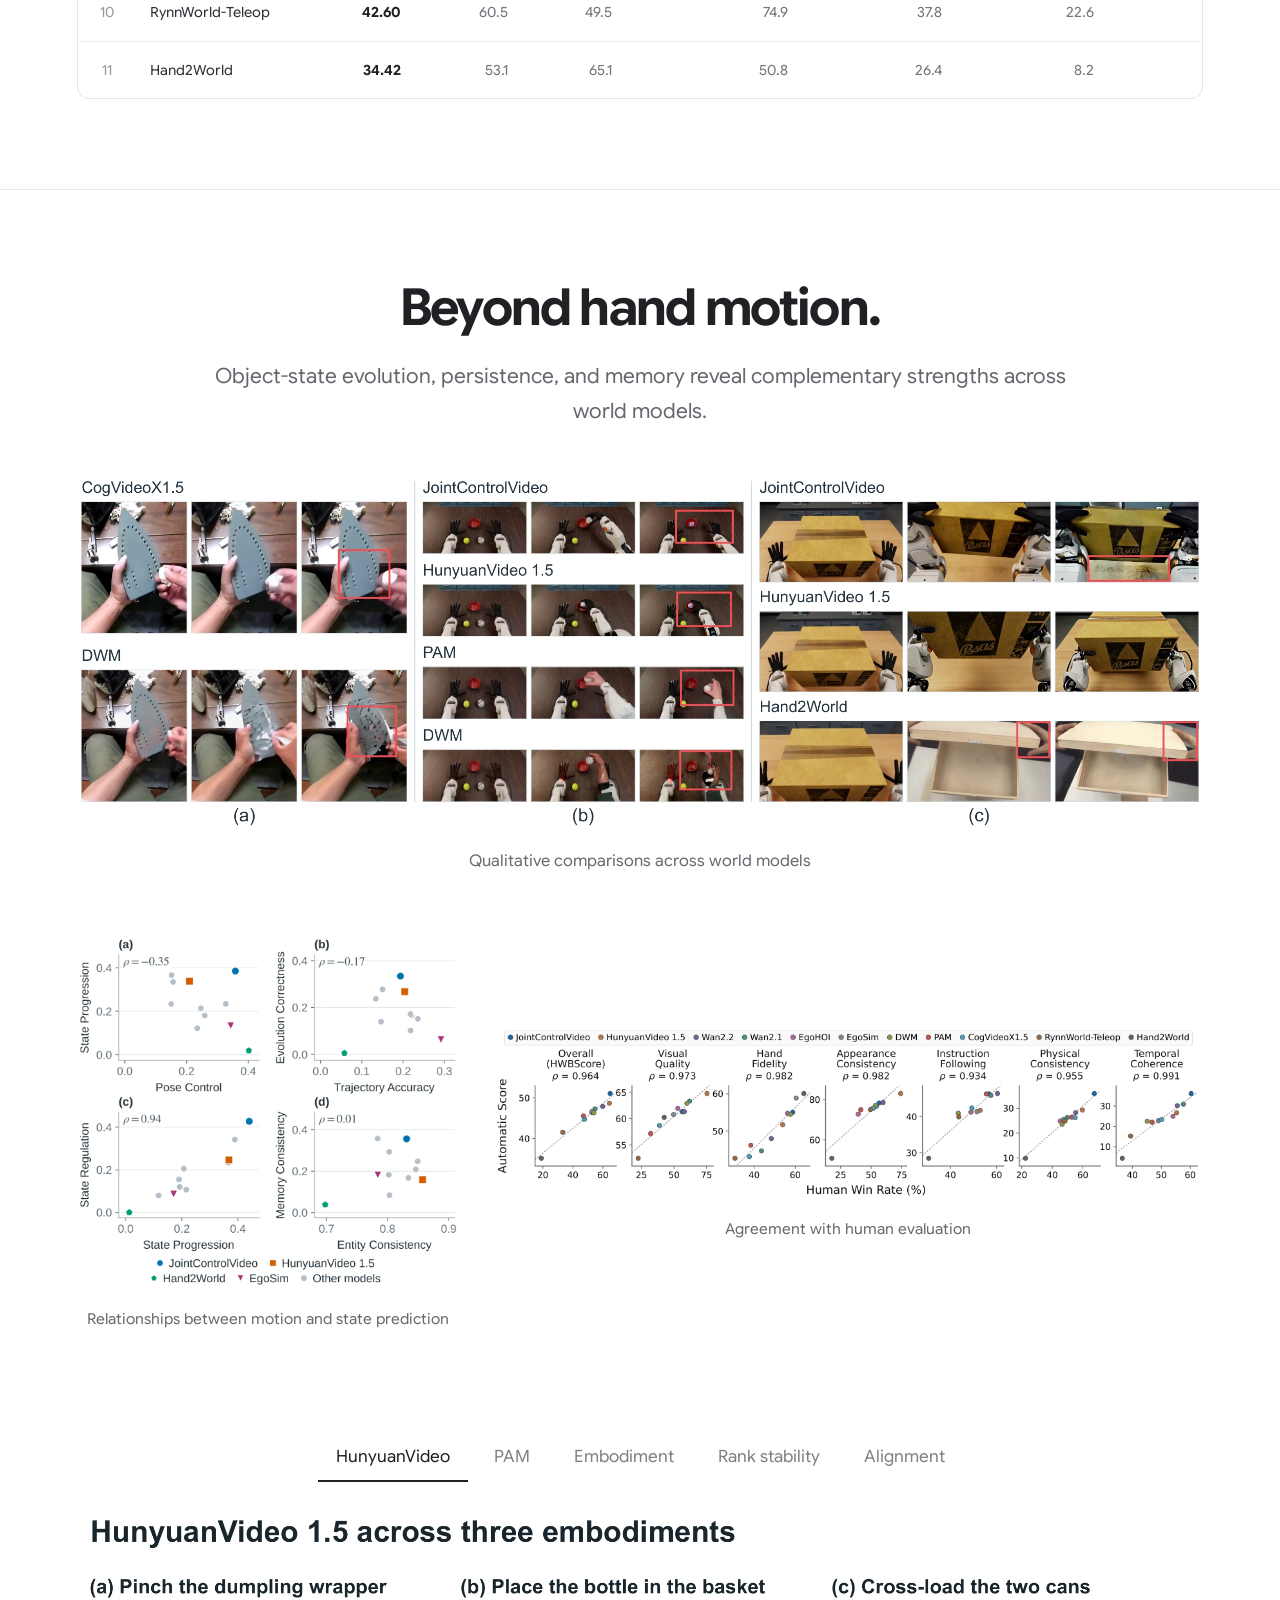
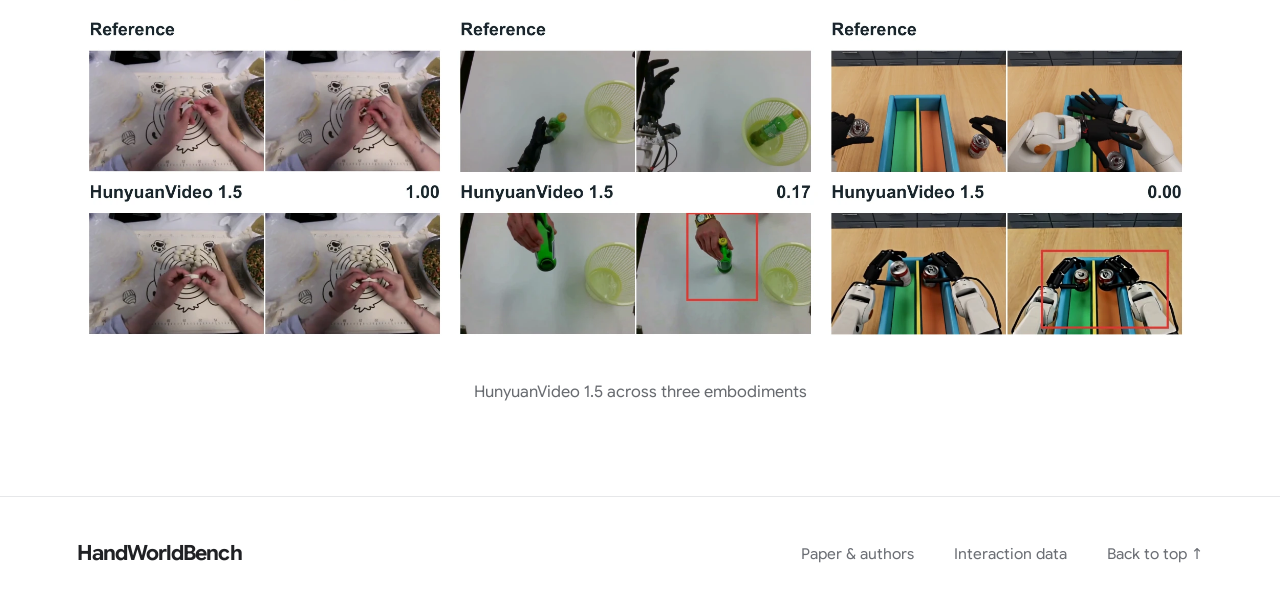
==== commit 3bff0866: "Update leaderboard and figures from manuscript revision 4" ====
--- a/index.html
+++ b/index.html
@@ -1,4 +1,4 @@
-<!doctype html><html lang="en"><head><meta charset="utf-8"><meta name="viewport" content="width=device-width,initial-scale=1"><meta name="description" content="HandWorldBench: A Unified Benchmark for Hand-Centric World Models."><meta name="theme-color" content="#ffffff"><link rel="canonical" href="https://embodiedcity.github.io/HandWorldBench/"><title>HandWorldBench — Hand-Centric World Models</title><link rel="icon" href="assets/mark.svg"><link rel="preload" href="assets/fonts/google-sans-flex.woff2" as="font" type="font/woff2" crossorigin><link rel="stylesheet" href="style.css?v=overview15"><script defer src="app.js?v=organization16"></script><script defer src="research-demo.js?v=manuscript14"></script></head><body>
+<!doctype html><html lang="en"><head><meta charset="utf-8"><meta name="viewport" content="width=device-width,initial-scale=1"><meta name="description" content="HandWorldBench: A Unified Benchmark for Hand-Centric World Models."><meta name="theme-color" content="#ffffff"><link rel="canonical" href="https://embodiedcity.github.io/HandWorldBench/"><title>HandWorldBench — Hand-Centric World Models</title><link rel="icon" href="assets/mark.svg"><link rel="preload" href="assets/fonts/google-sans-flex.woff2" as="font" type="font/woff2" crossorigin><link rel="stylesheet" href="style.css?v=overview15"><script defer src="app.js?v=manuscript4"></script><script defer src="research-demo.js?v=manuscript14"></script></head><body>
 <header>
   <div class="header-brand">
     <a class="brand" href="#">HandWorldBench</a>
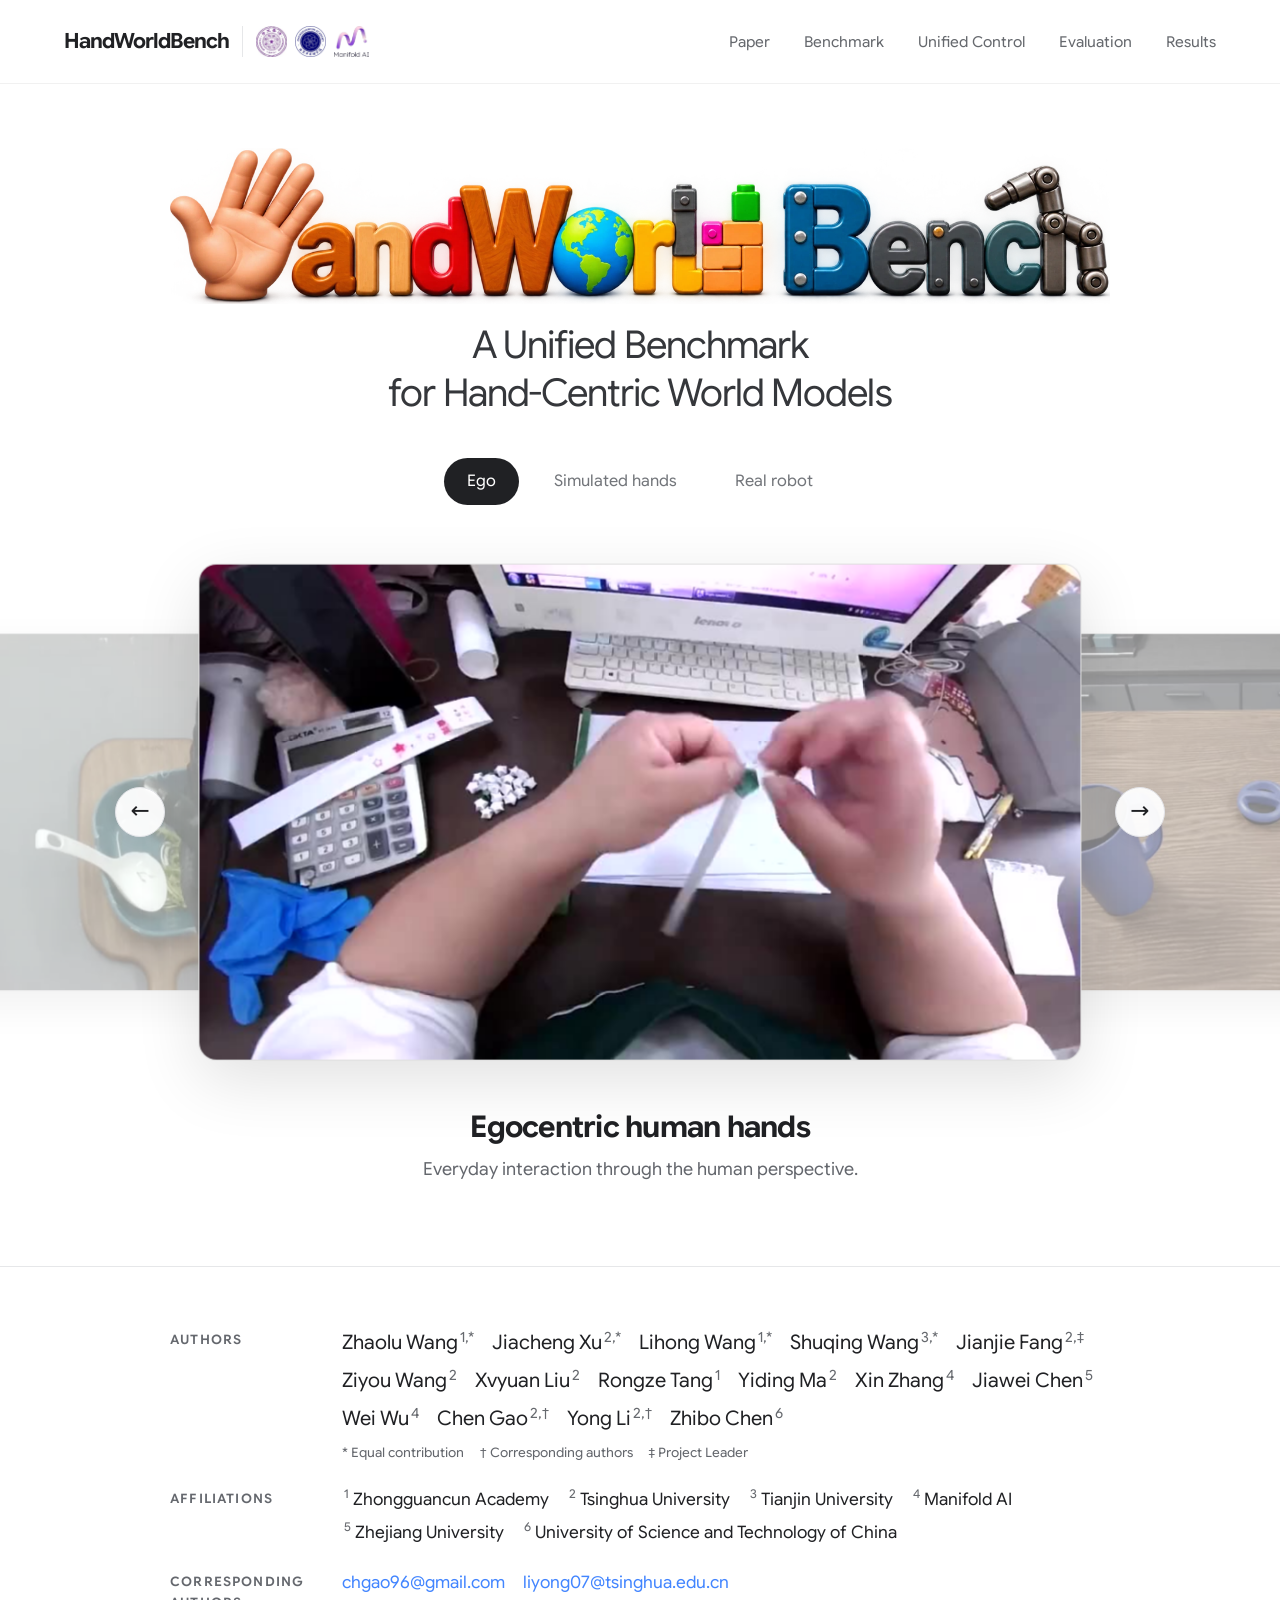
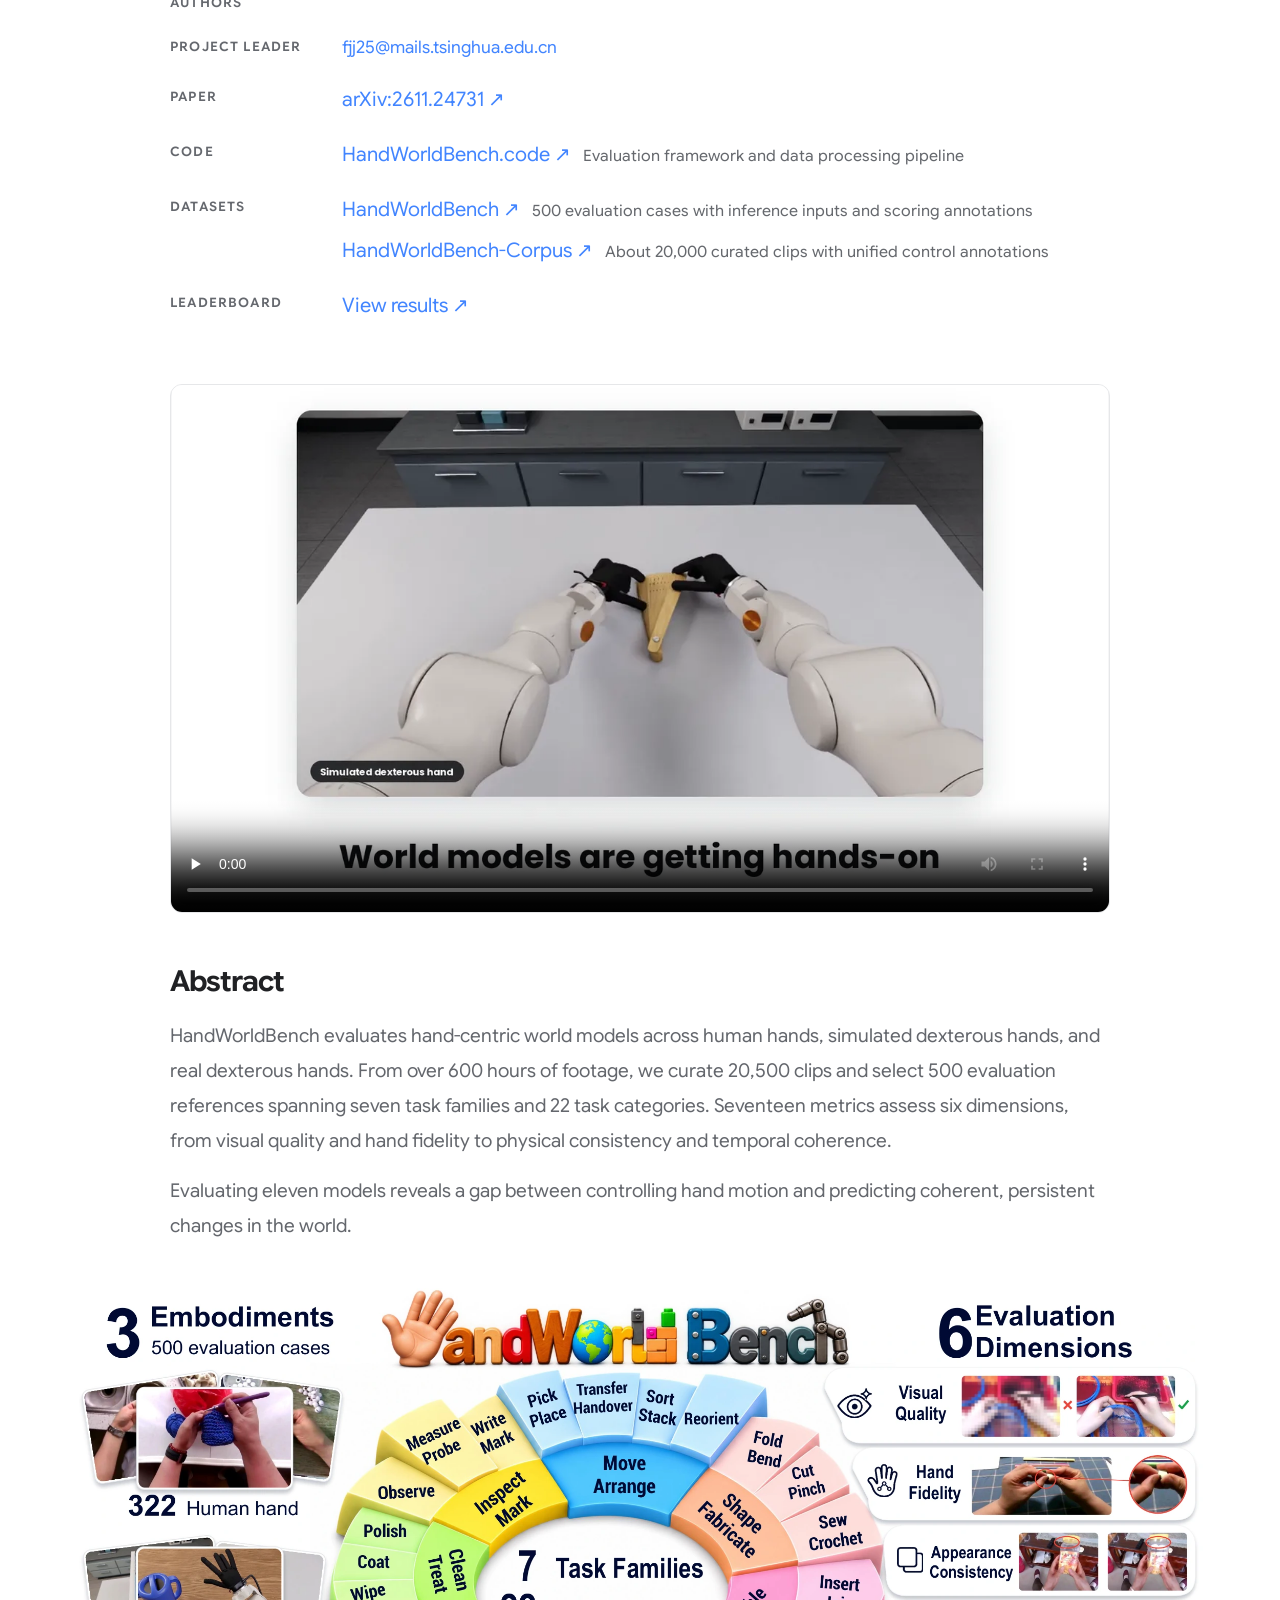
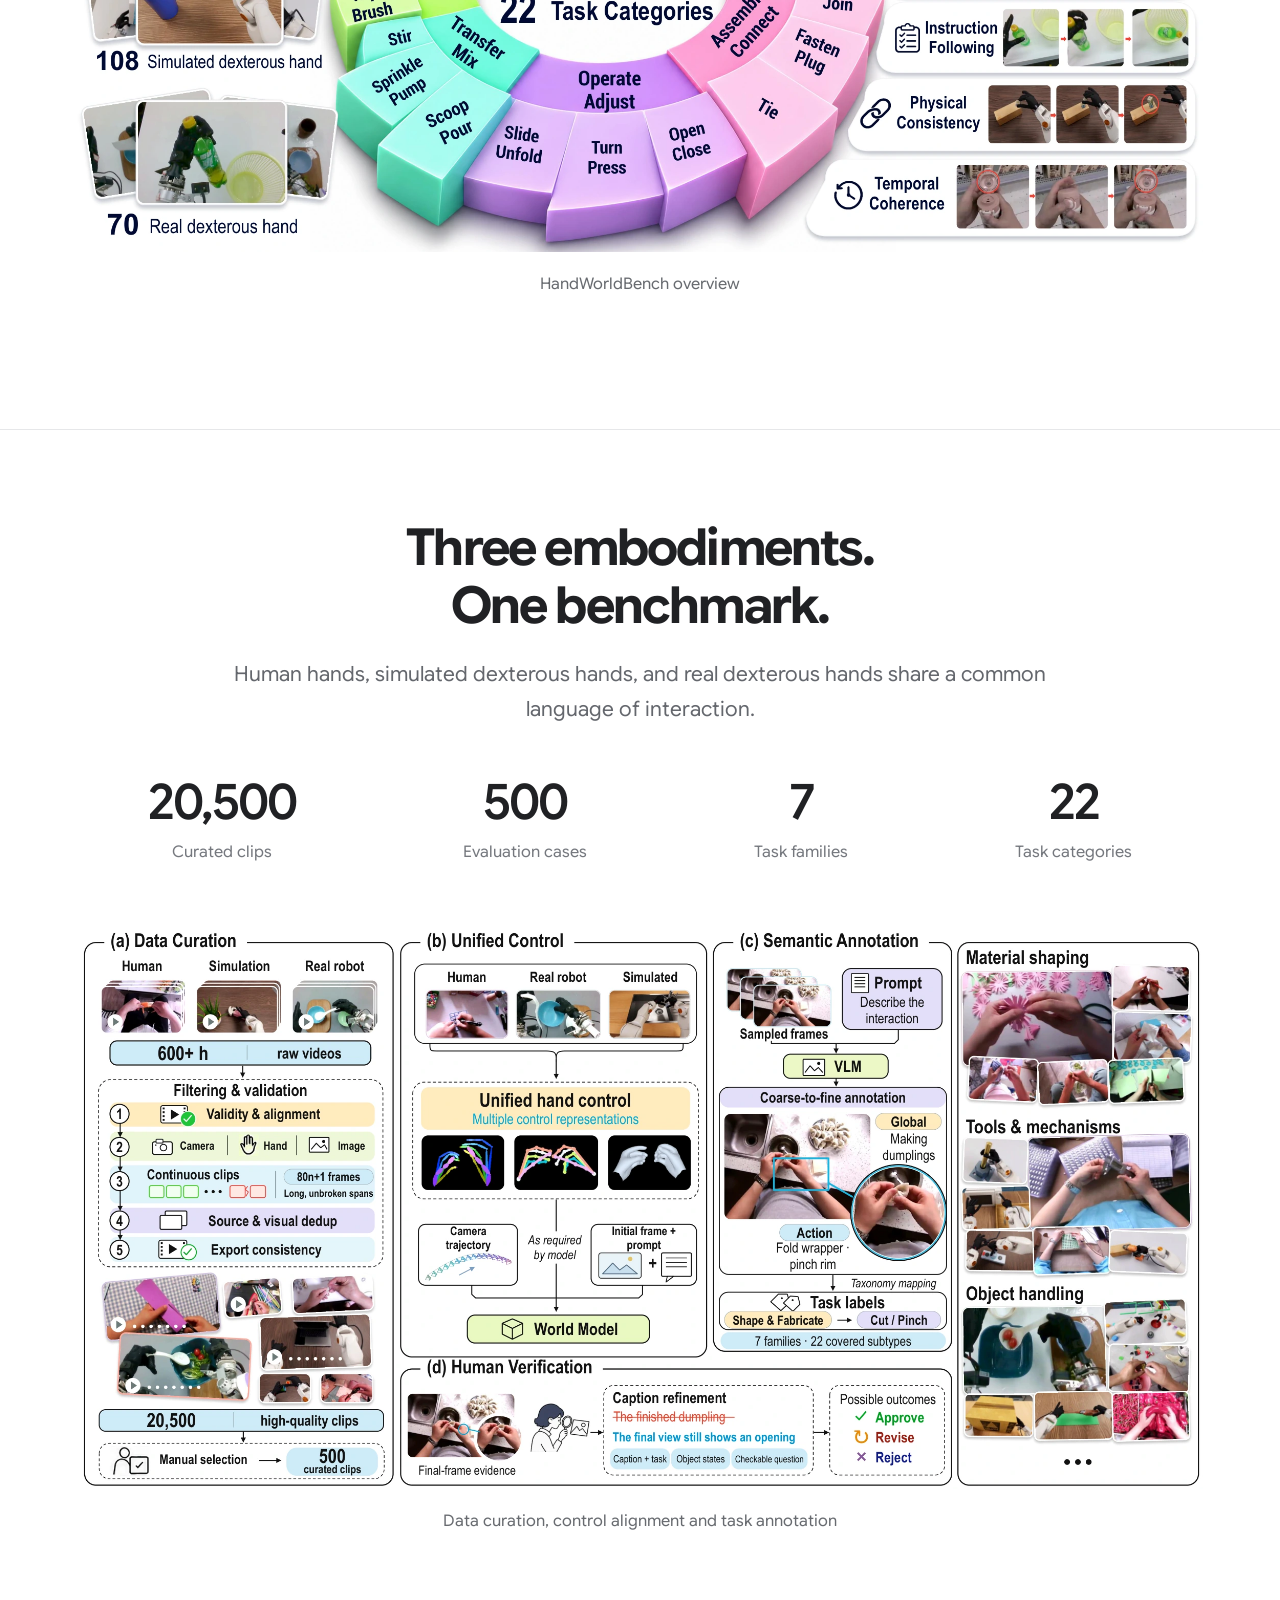
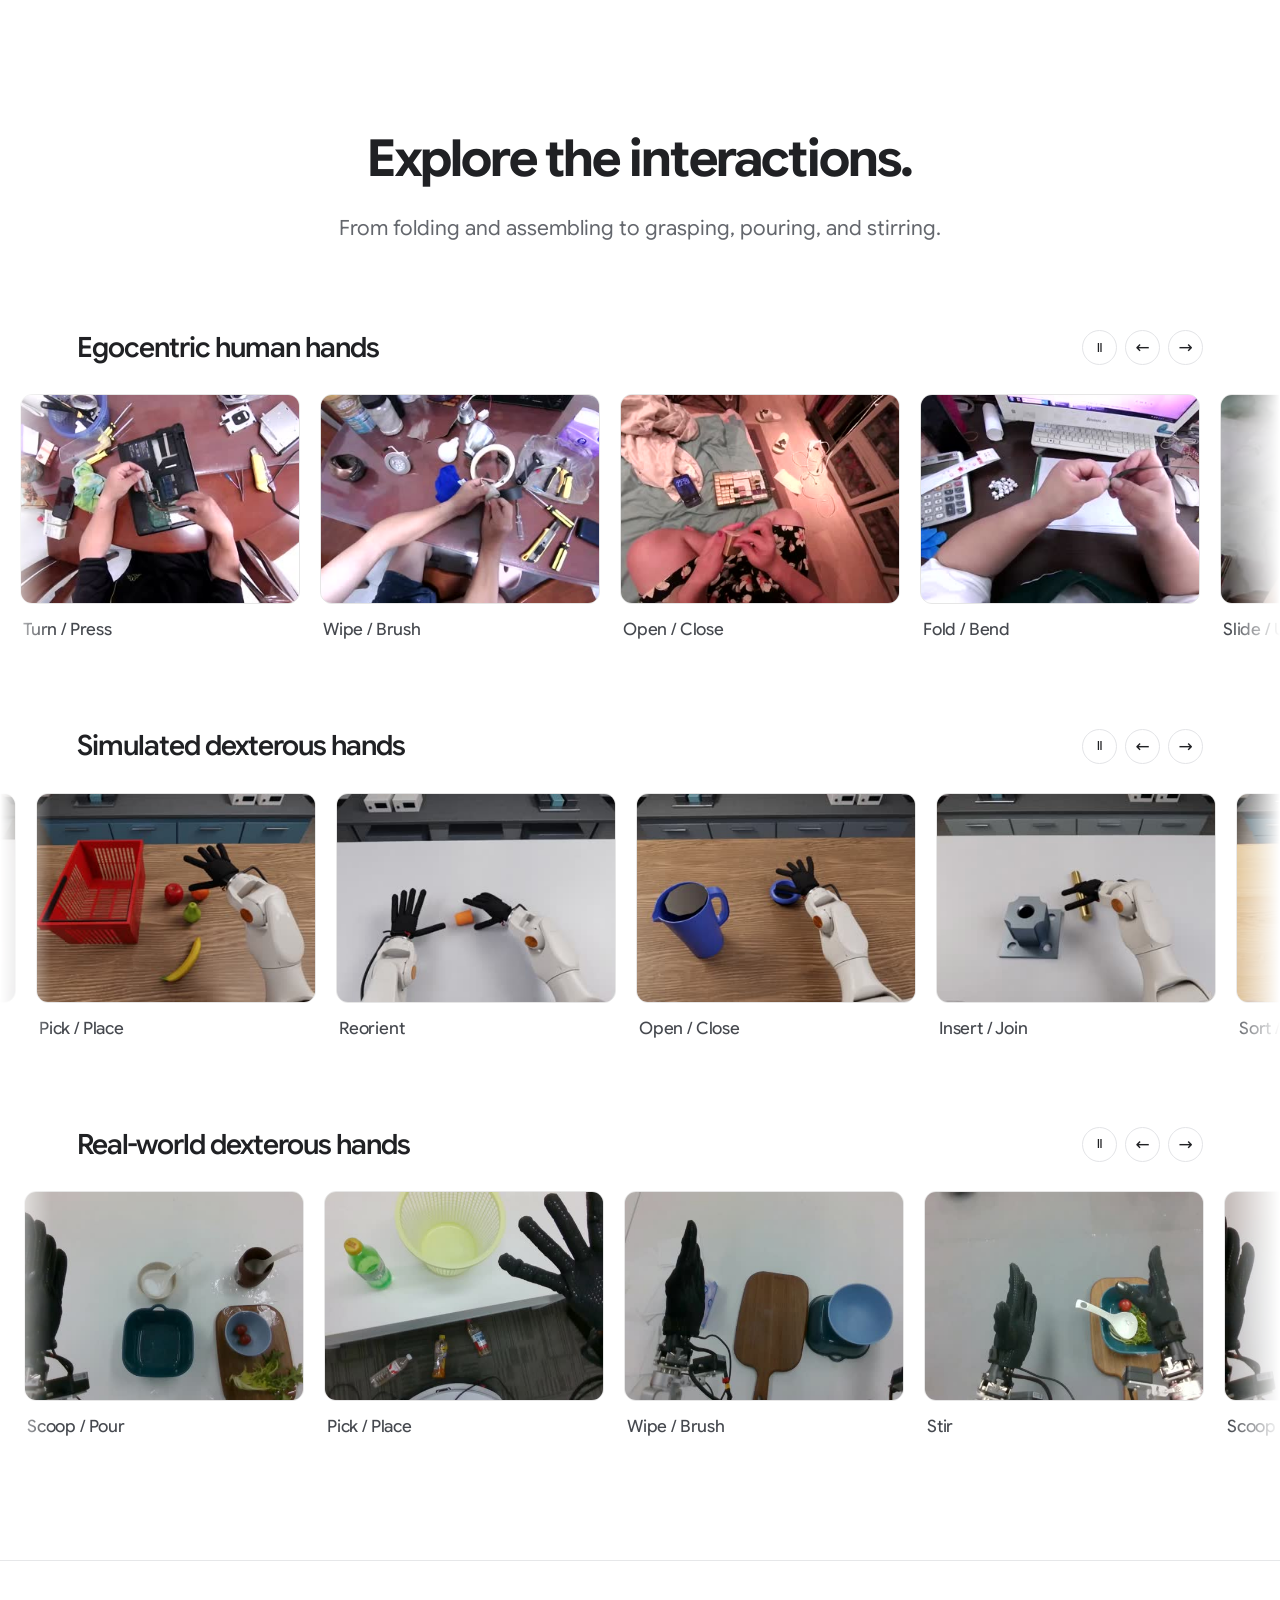
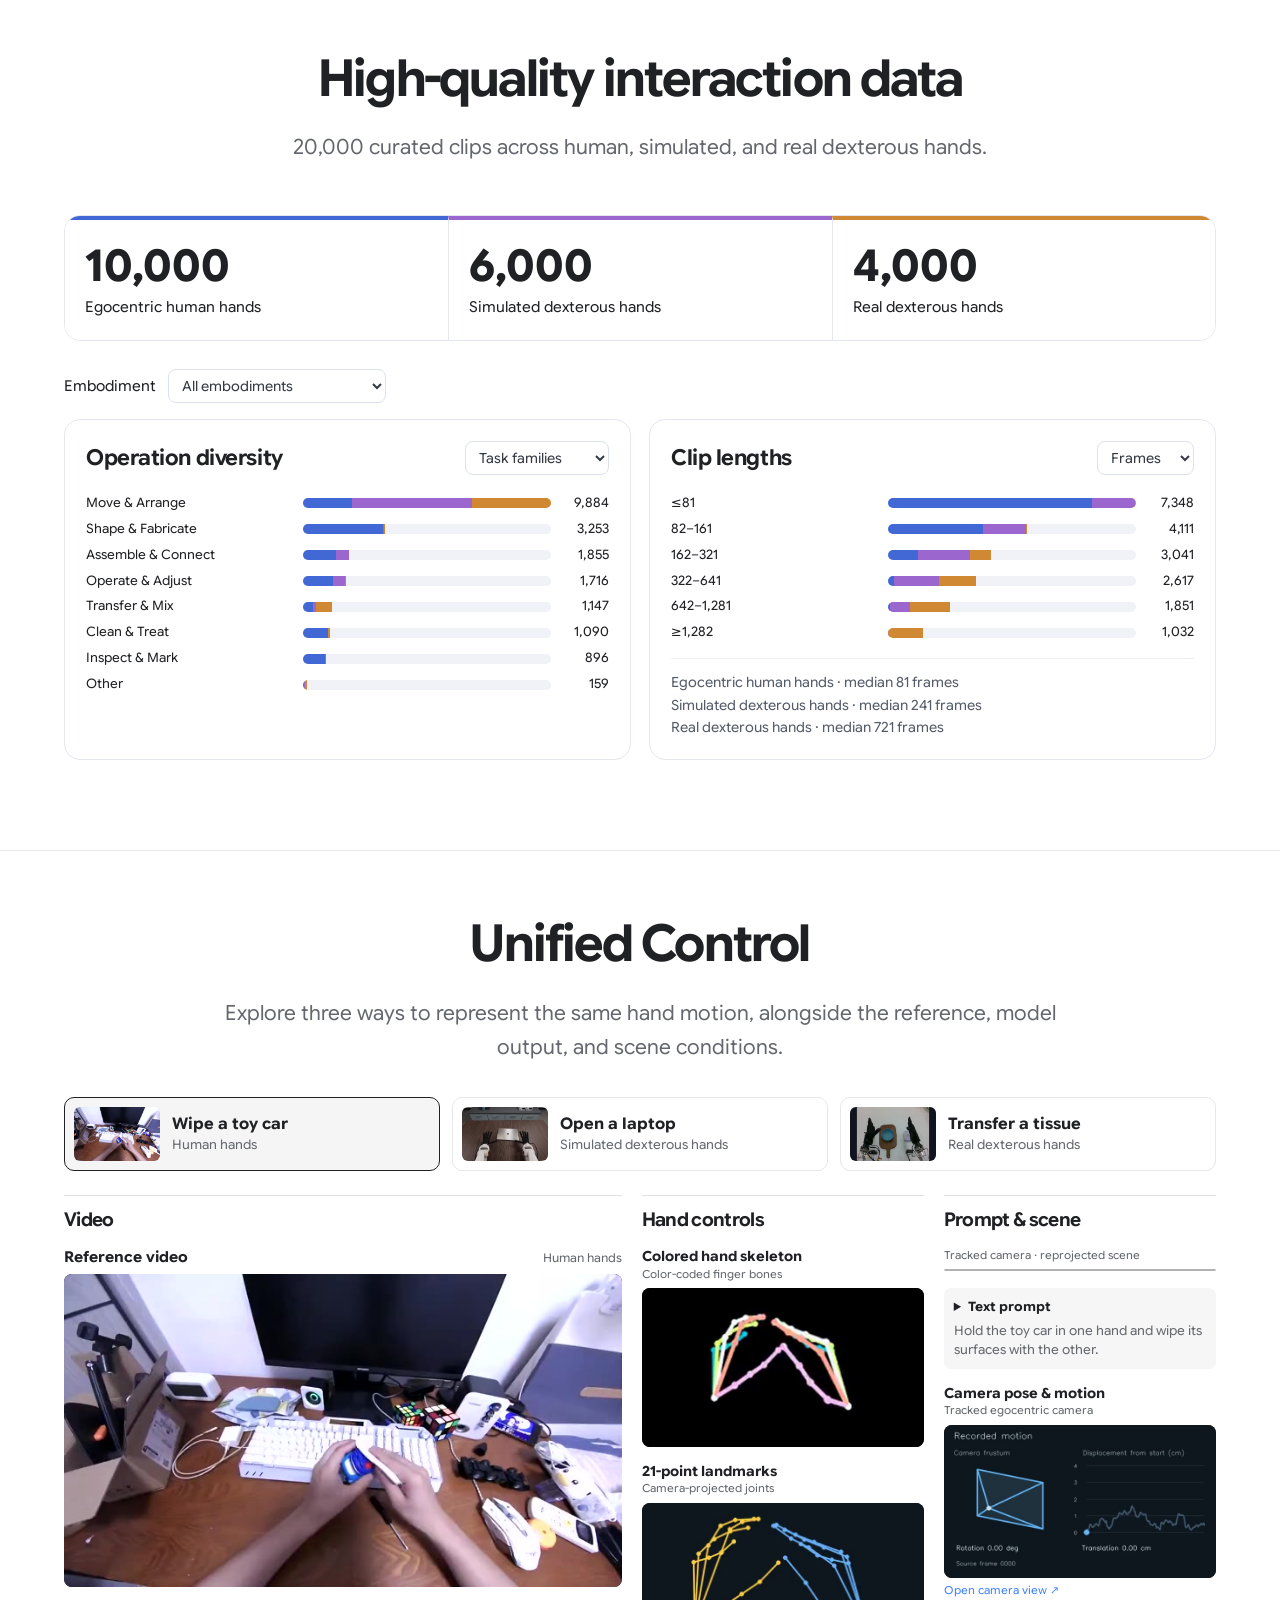
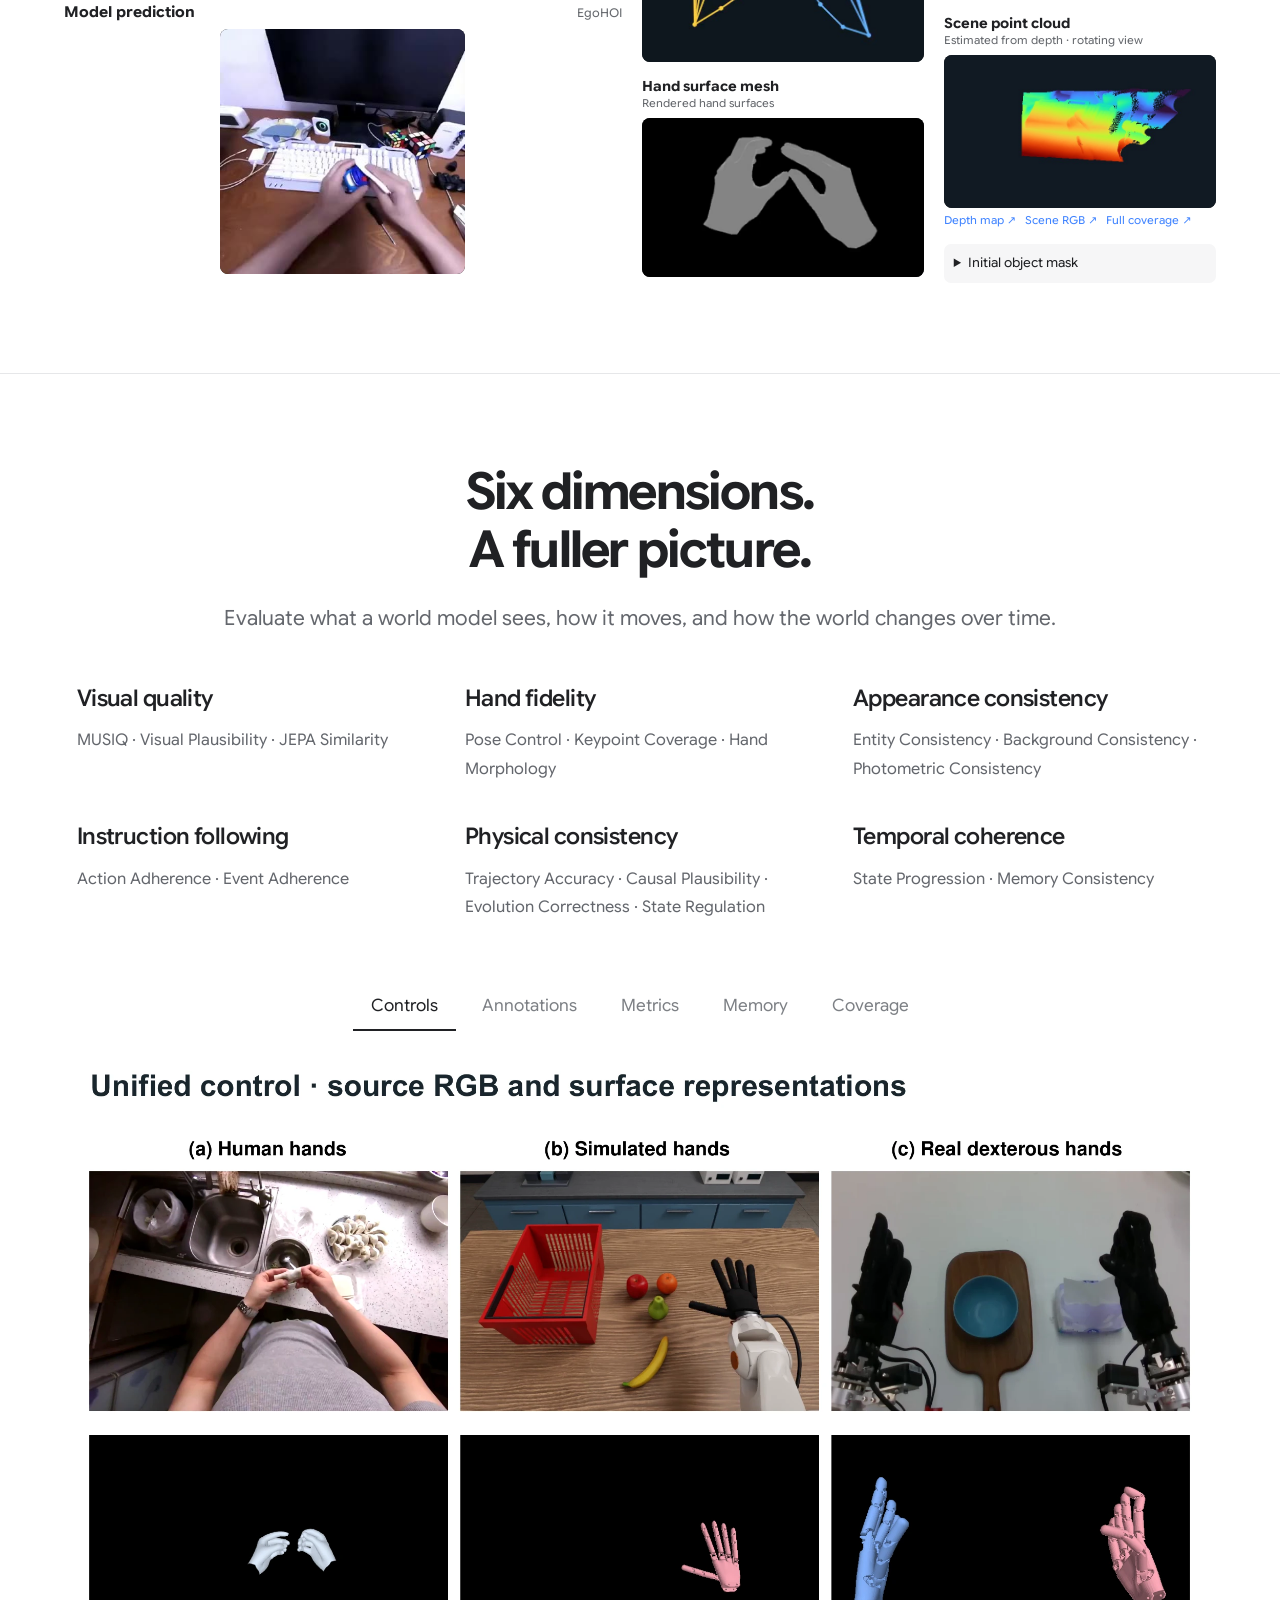
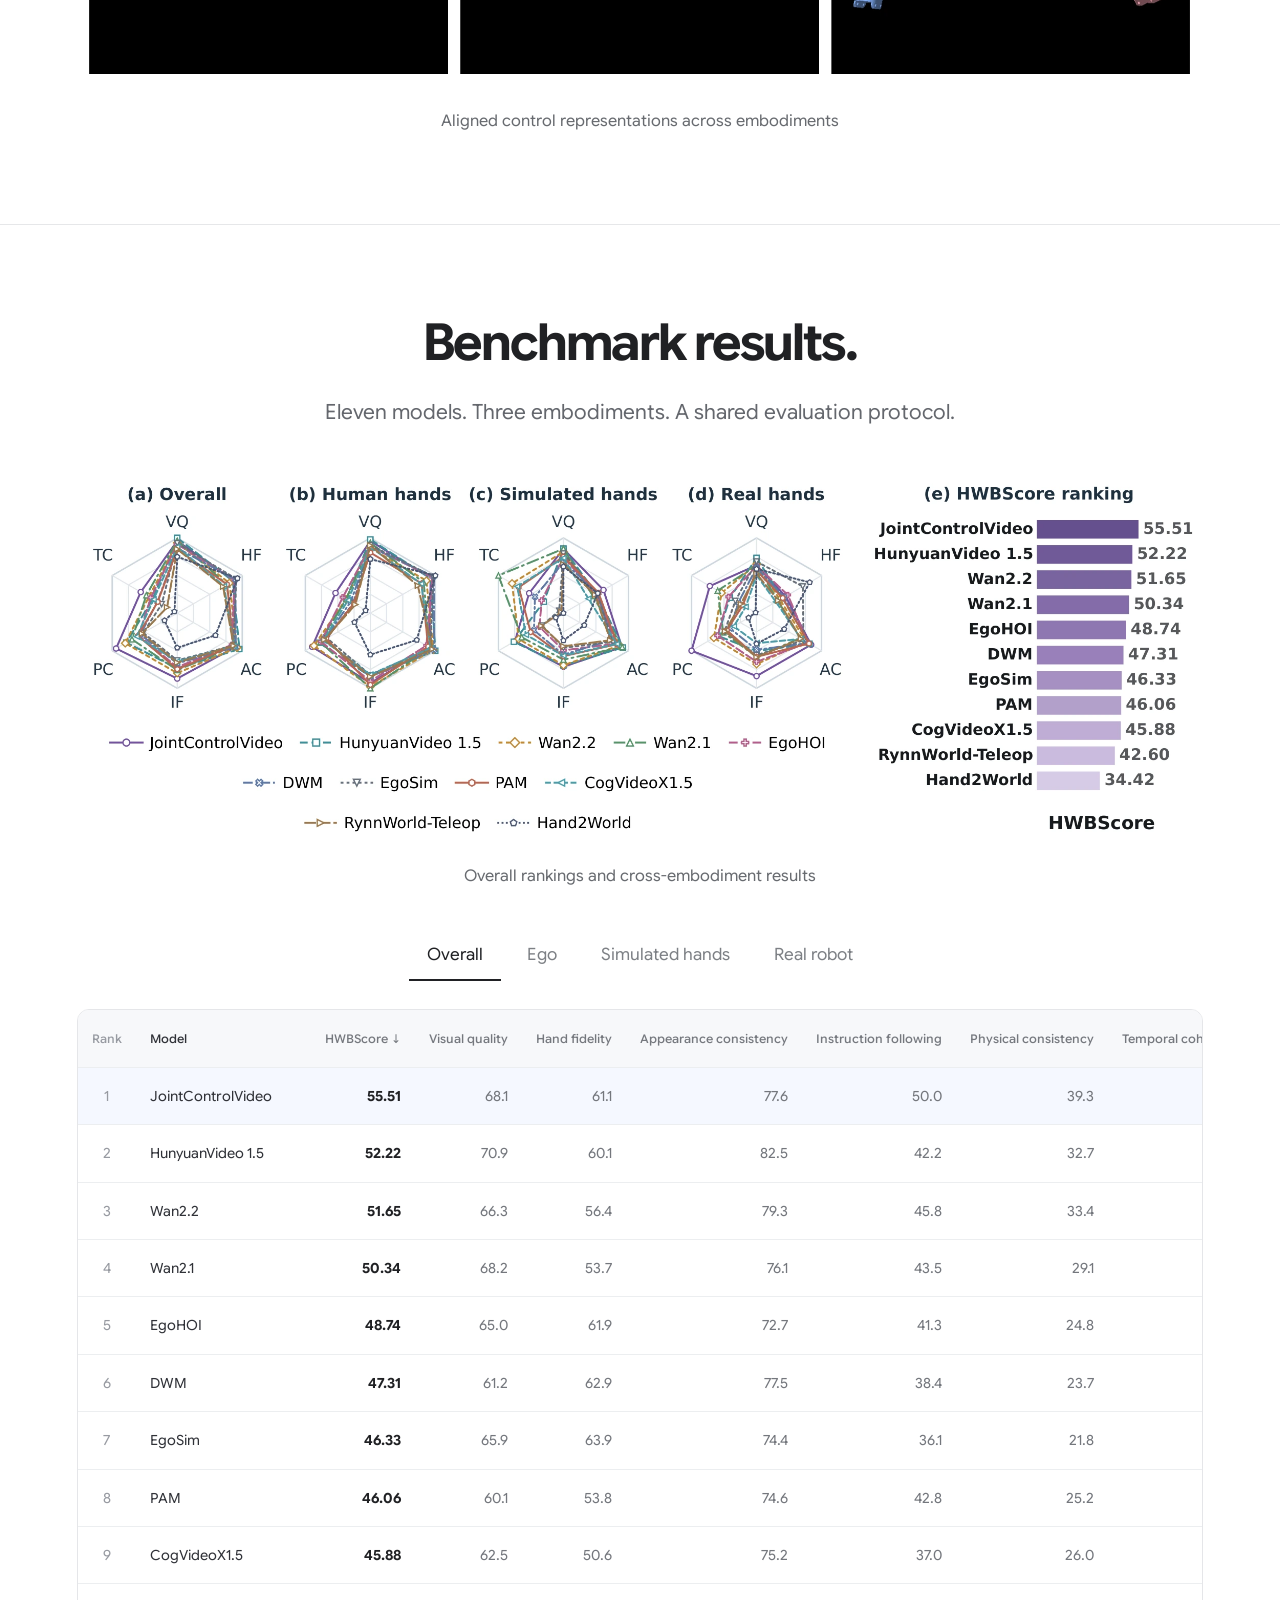
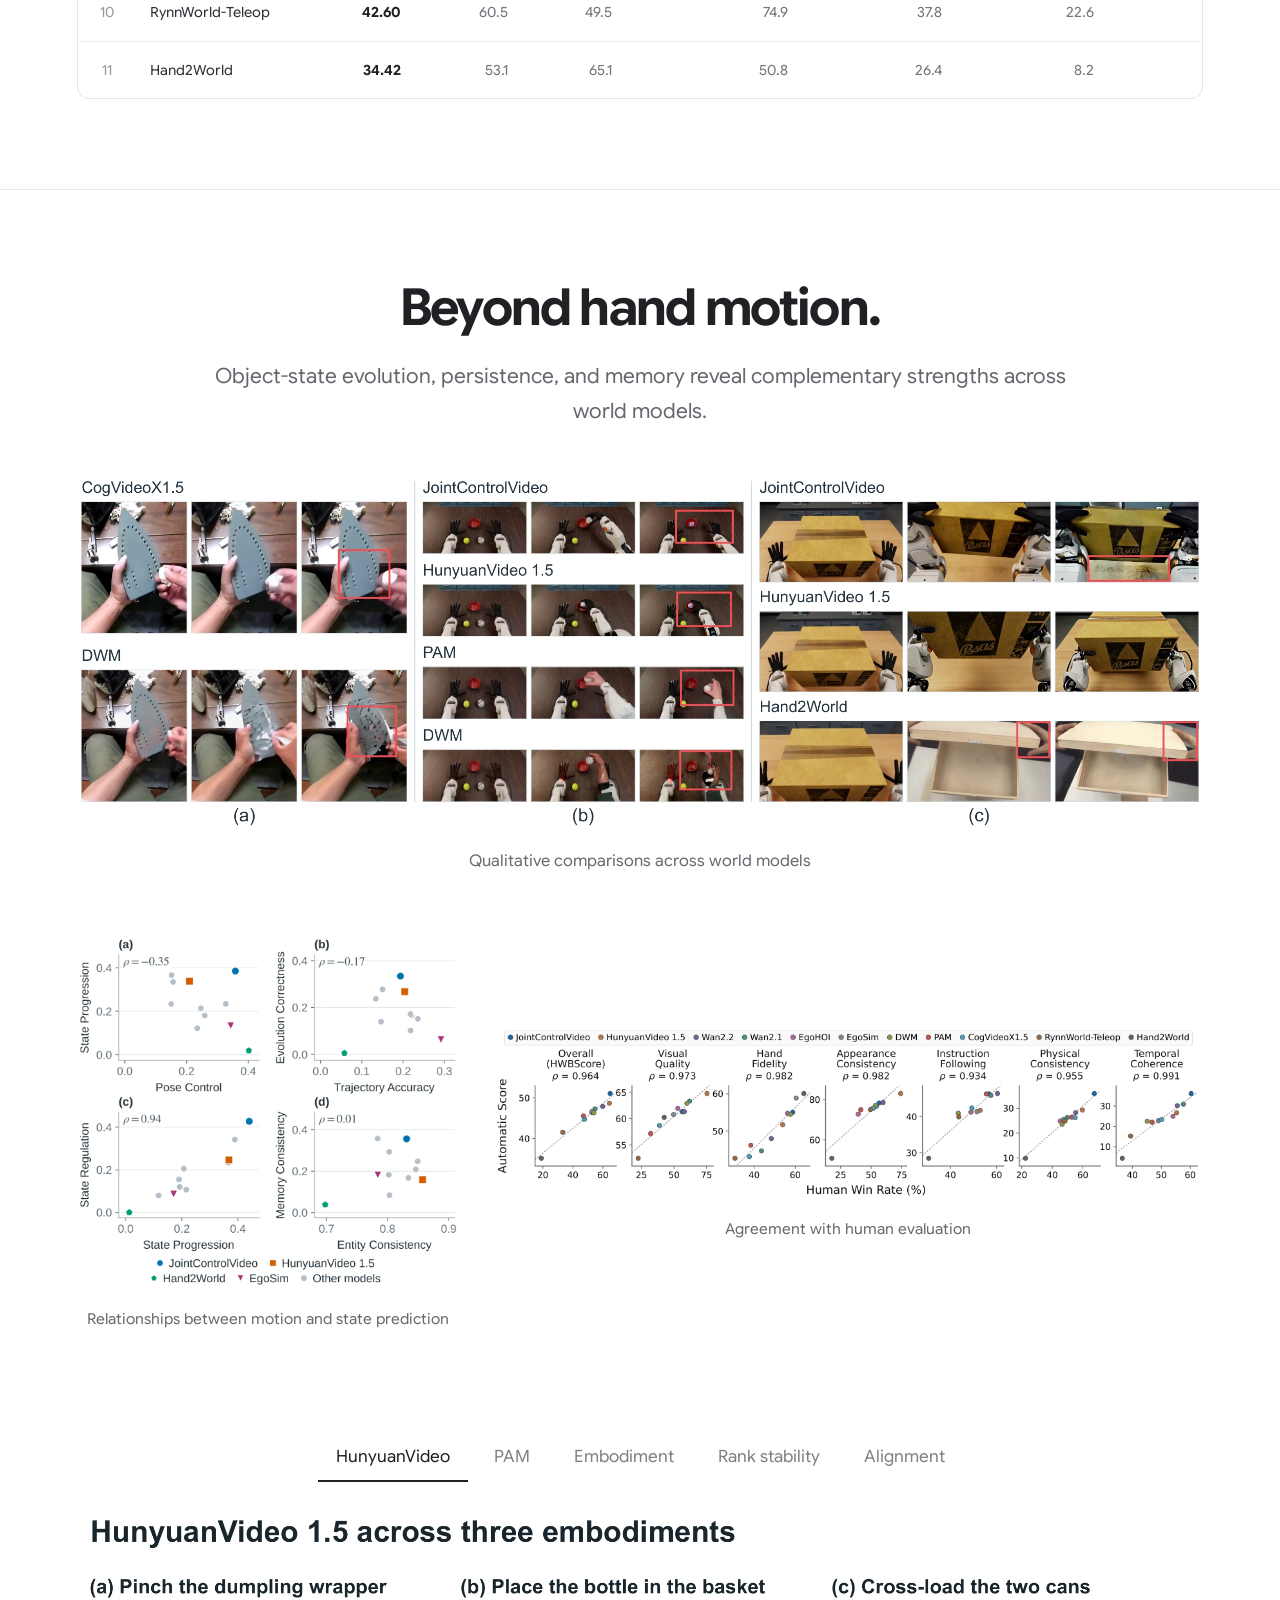
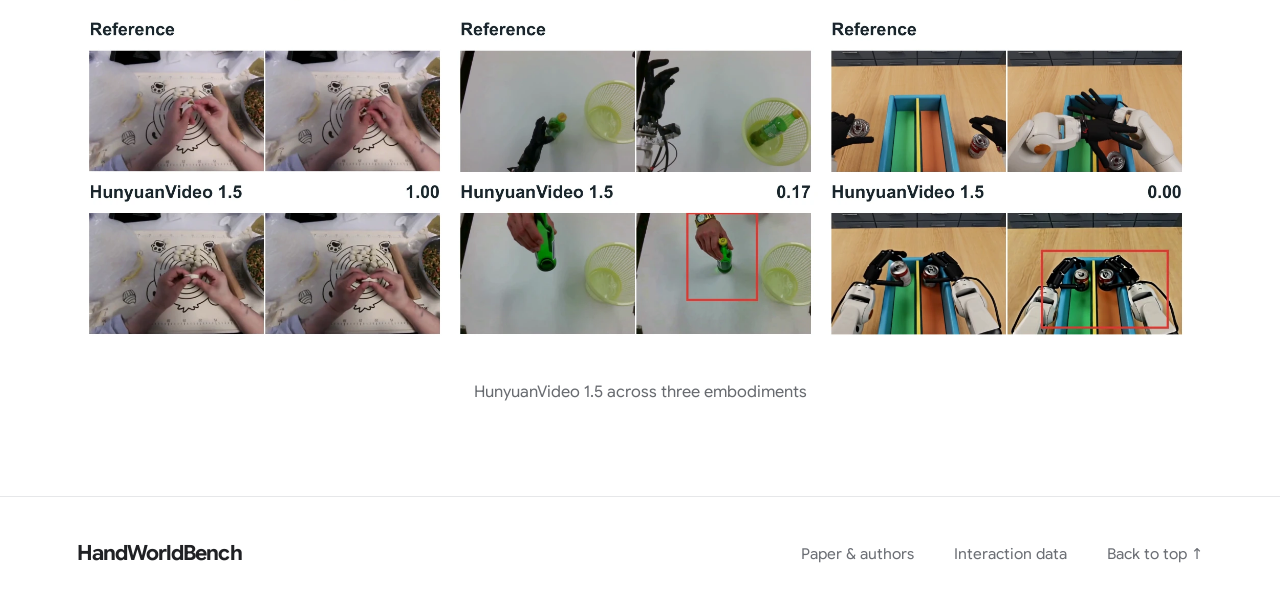
==== commit 4f925862: "Link Paper to the arXiv abstract page" ====
--- a/index.html
+++ b/index.html
@@ -77,7 +77,7 @@
     </div>
     <div>
       <dt>Paper</dt>
-      <dd><a href="https://arxiv.org/pdf/2611.24731v1" target="_blank" rel="noopener noreferrer">arXiv:2611.24731 (PDF) ↗</a></dd>
+      <dd><a href="https://arxiv.org/abs/2611.24731" target="_blank" rel="noopener noreferrer">arXiv:2611.24731 ↗</a></dd>
     </div>
     <div>
       <dt>Code</dt>
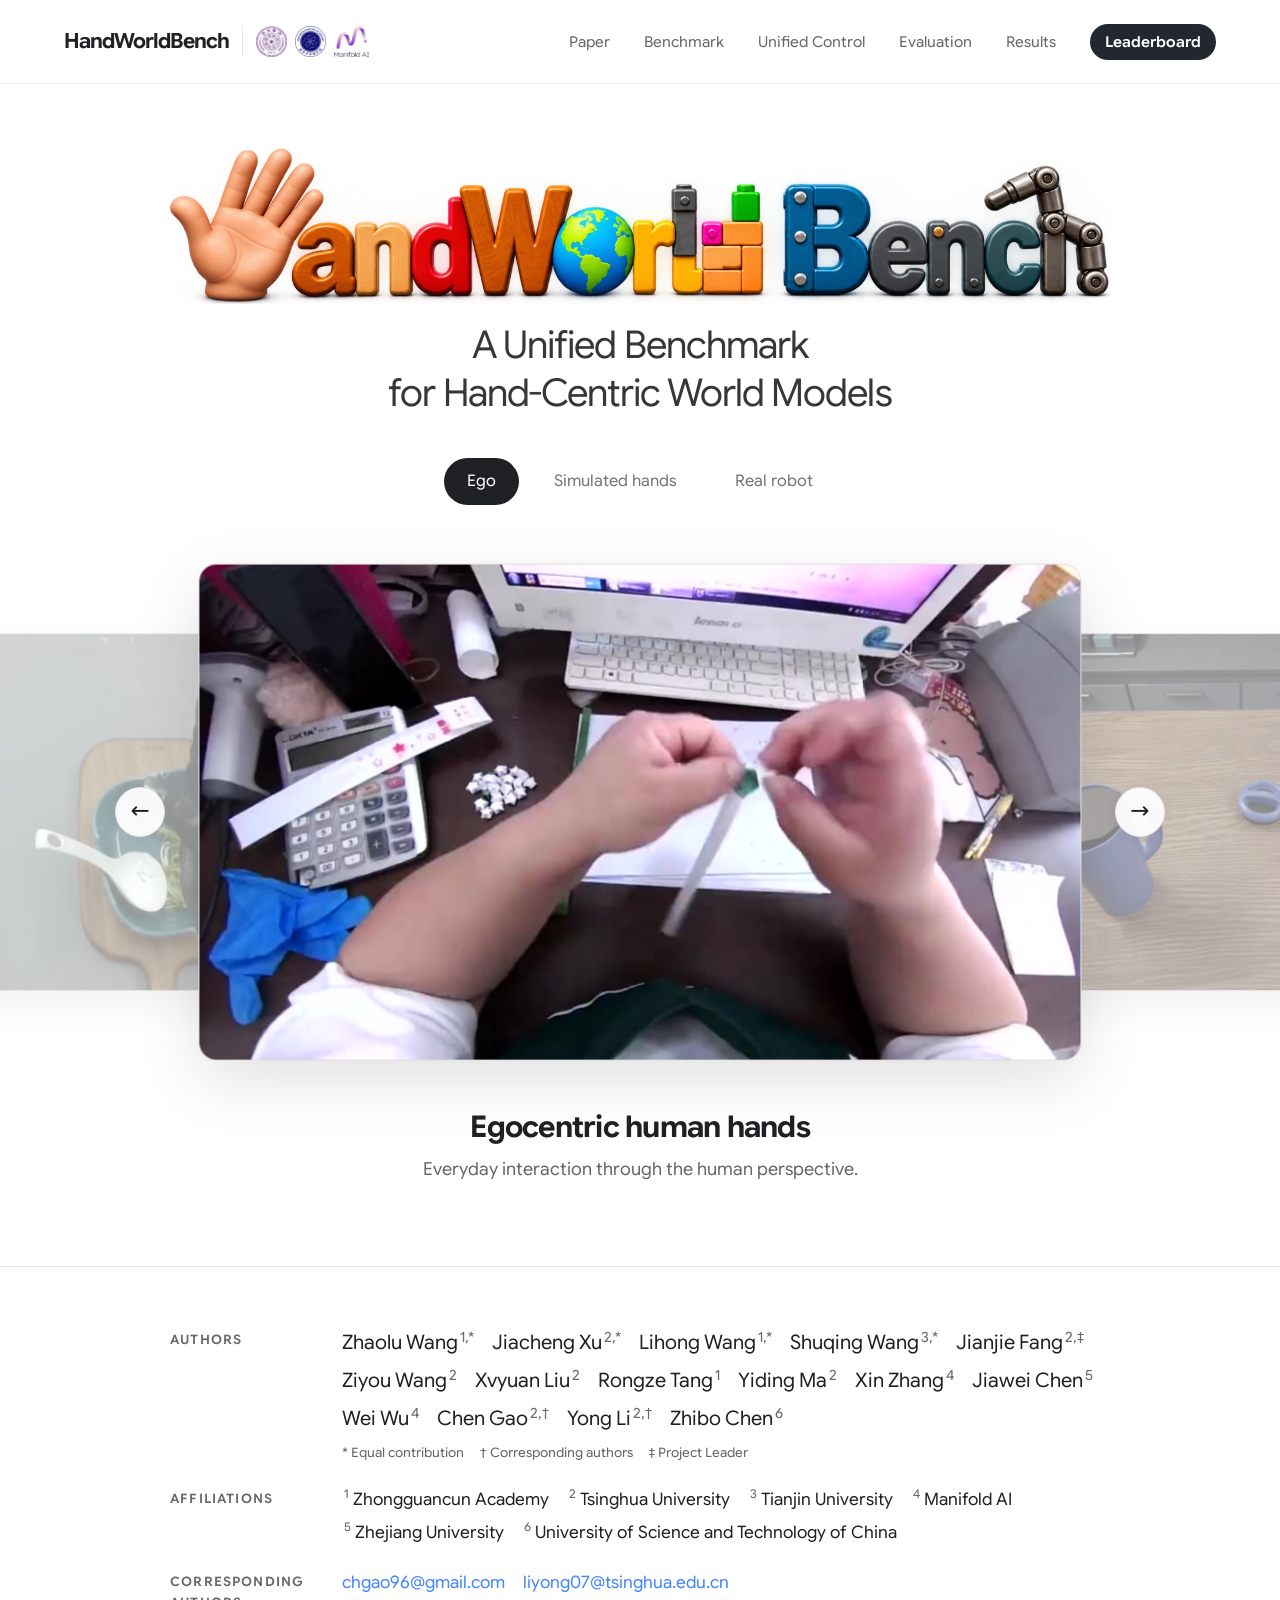
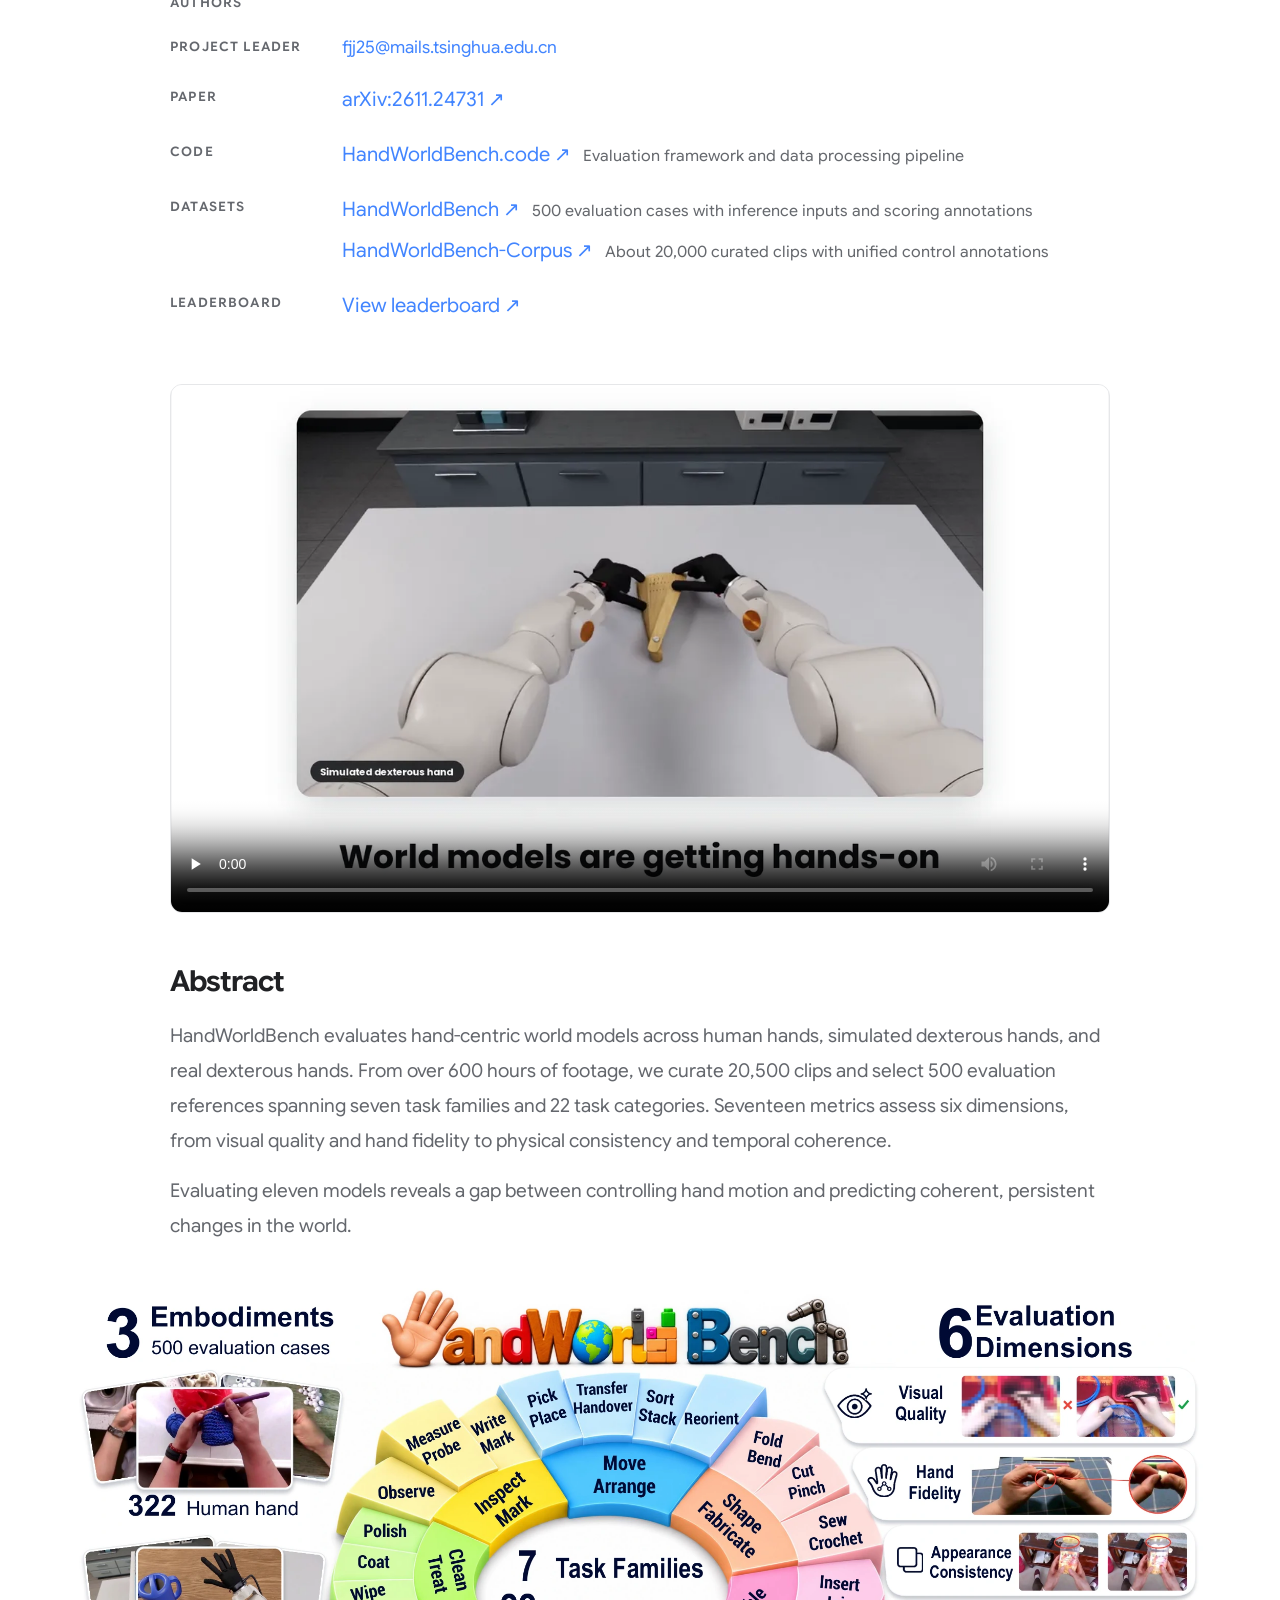
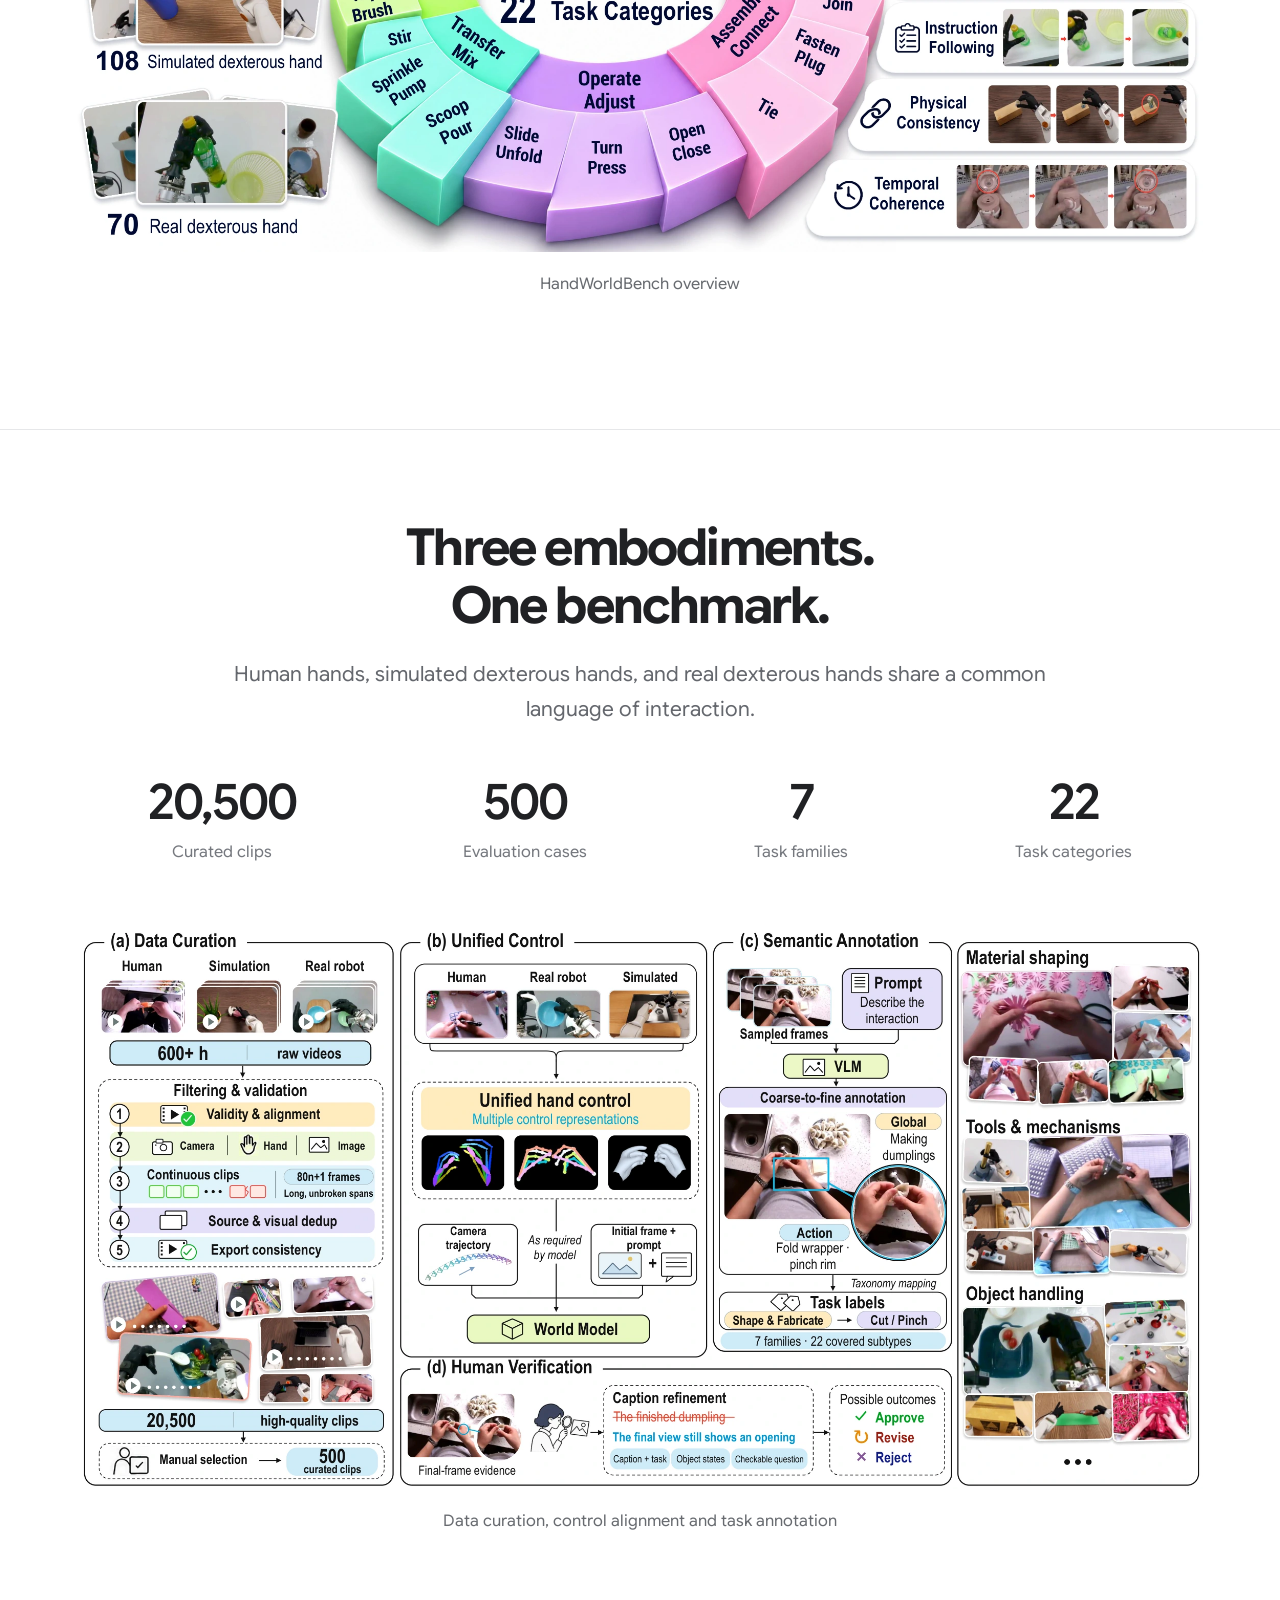
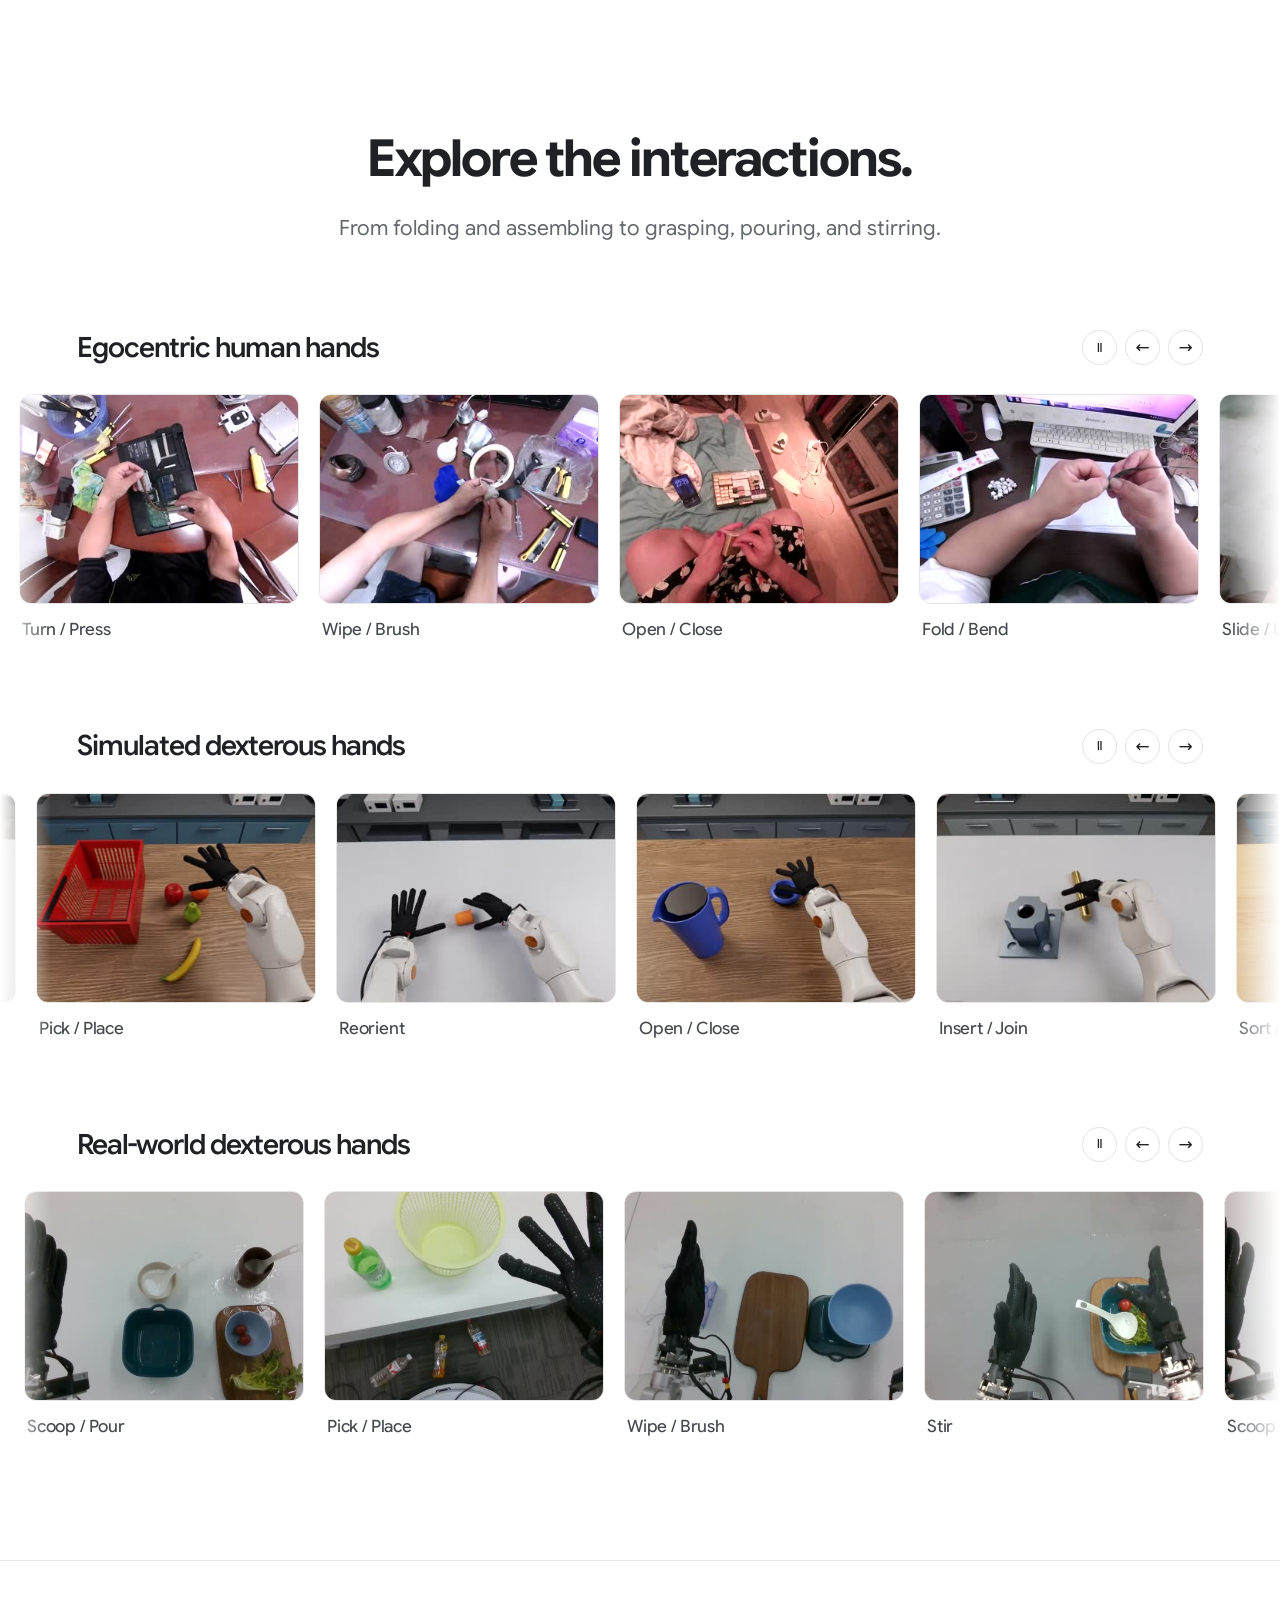
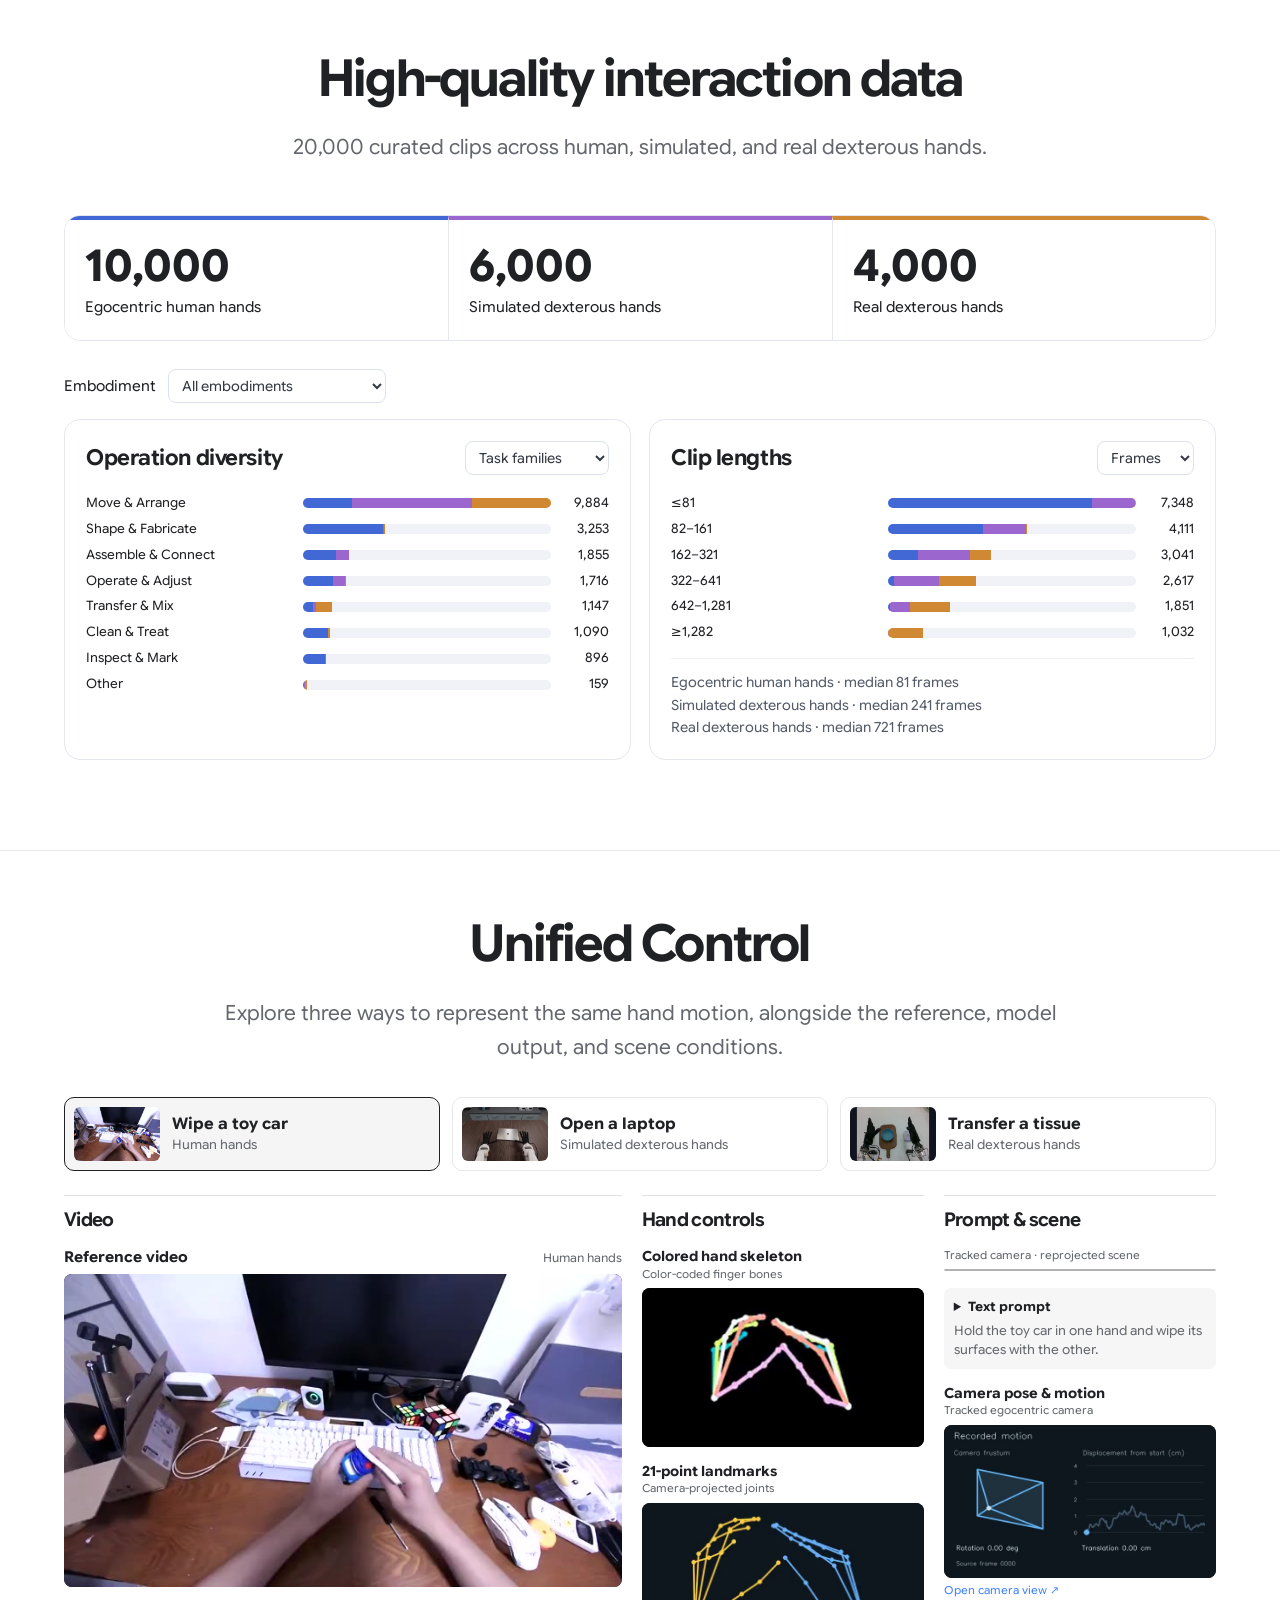
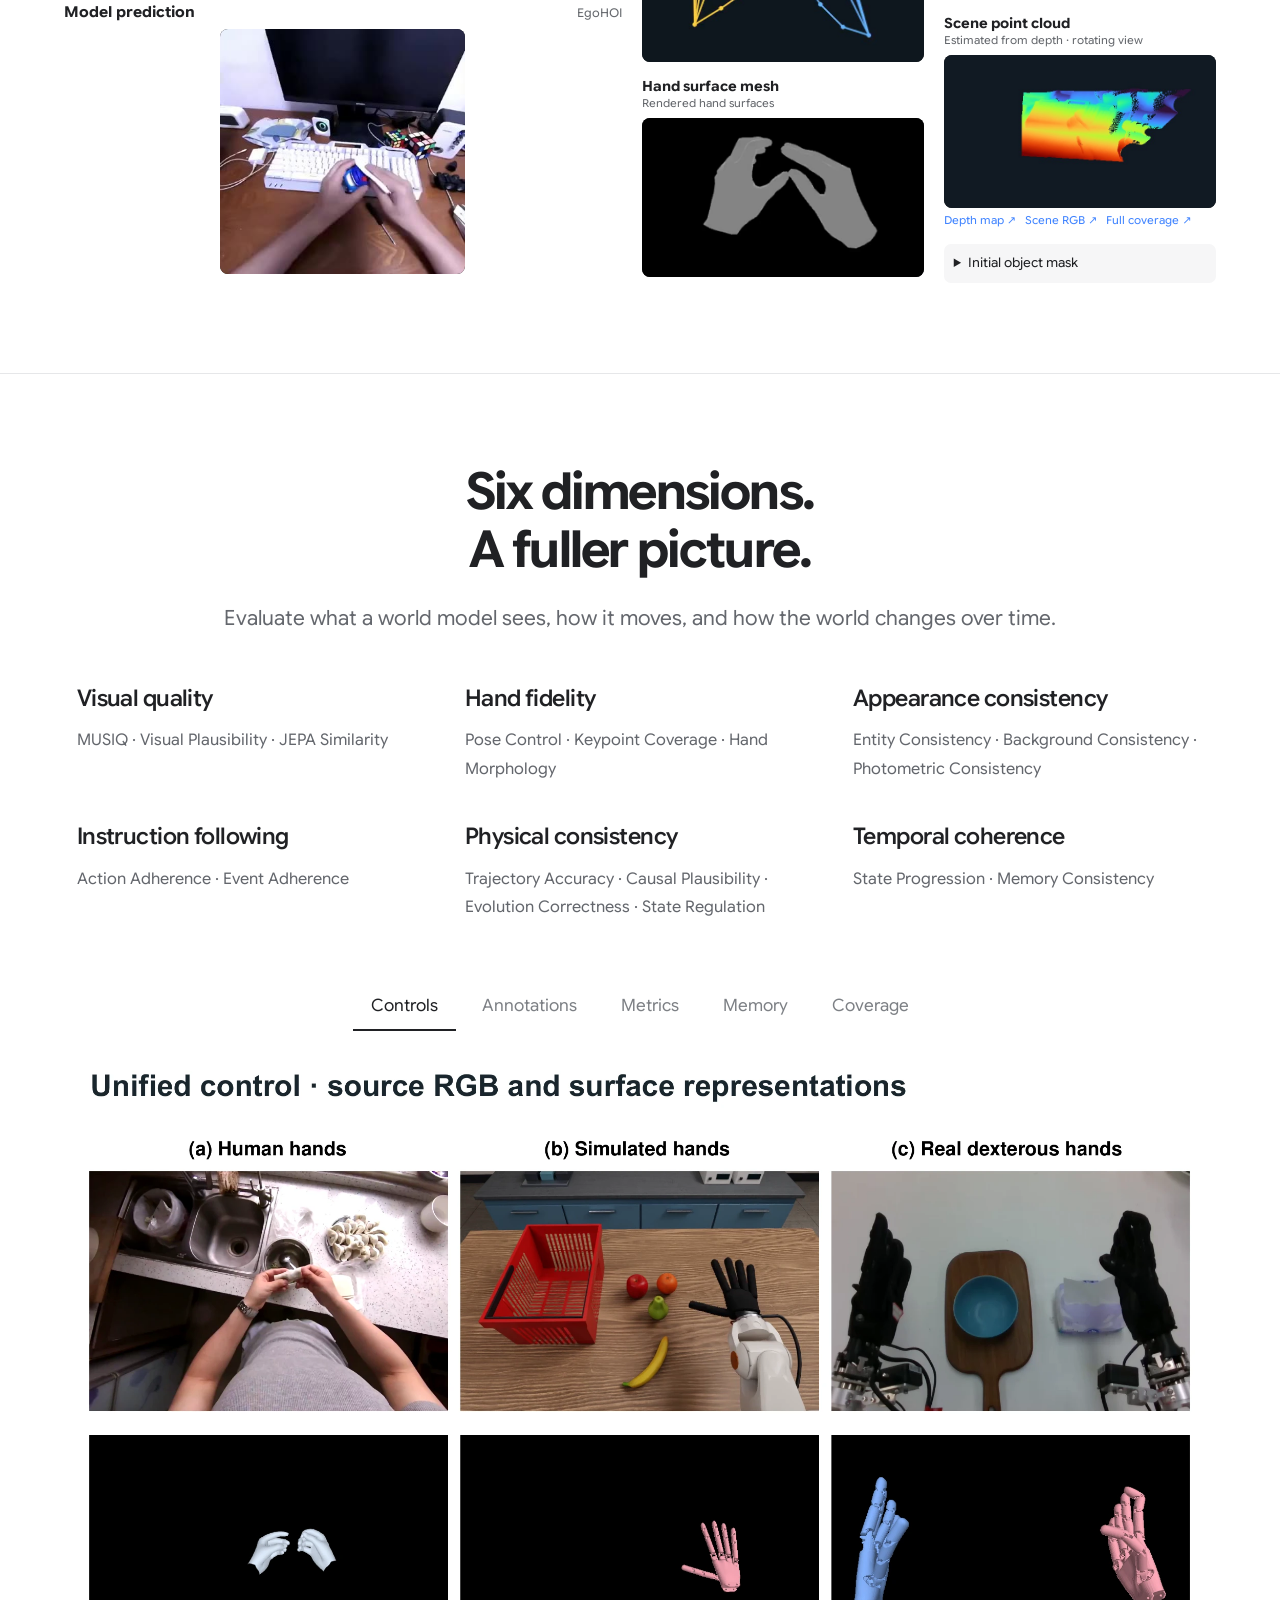
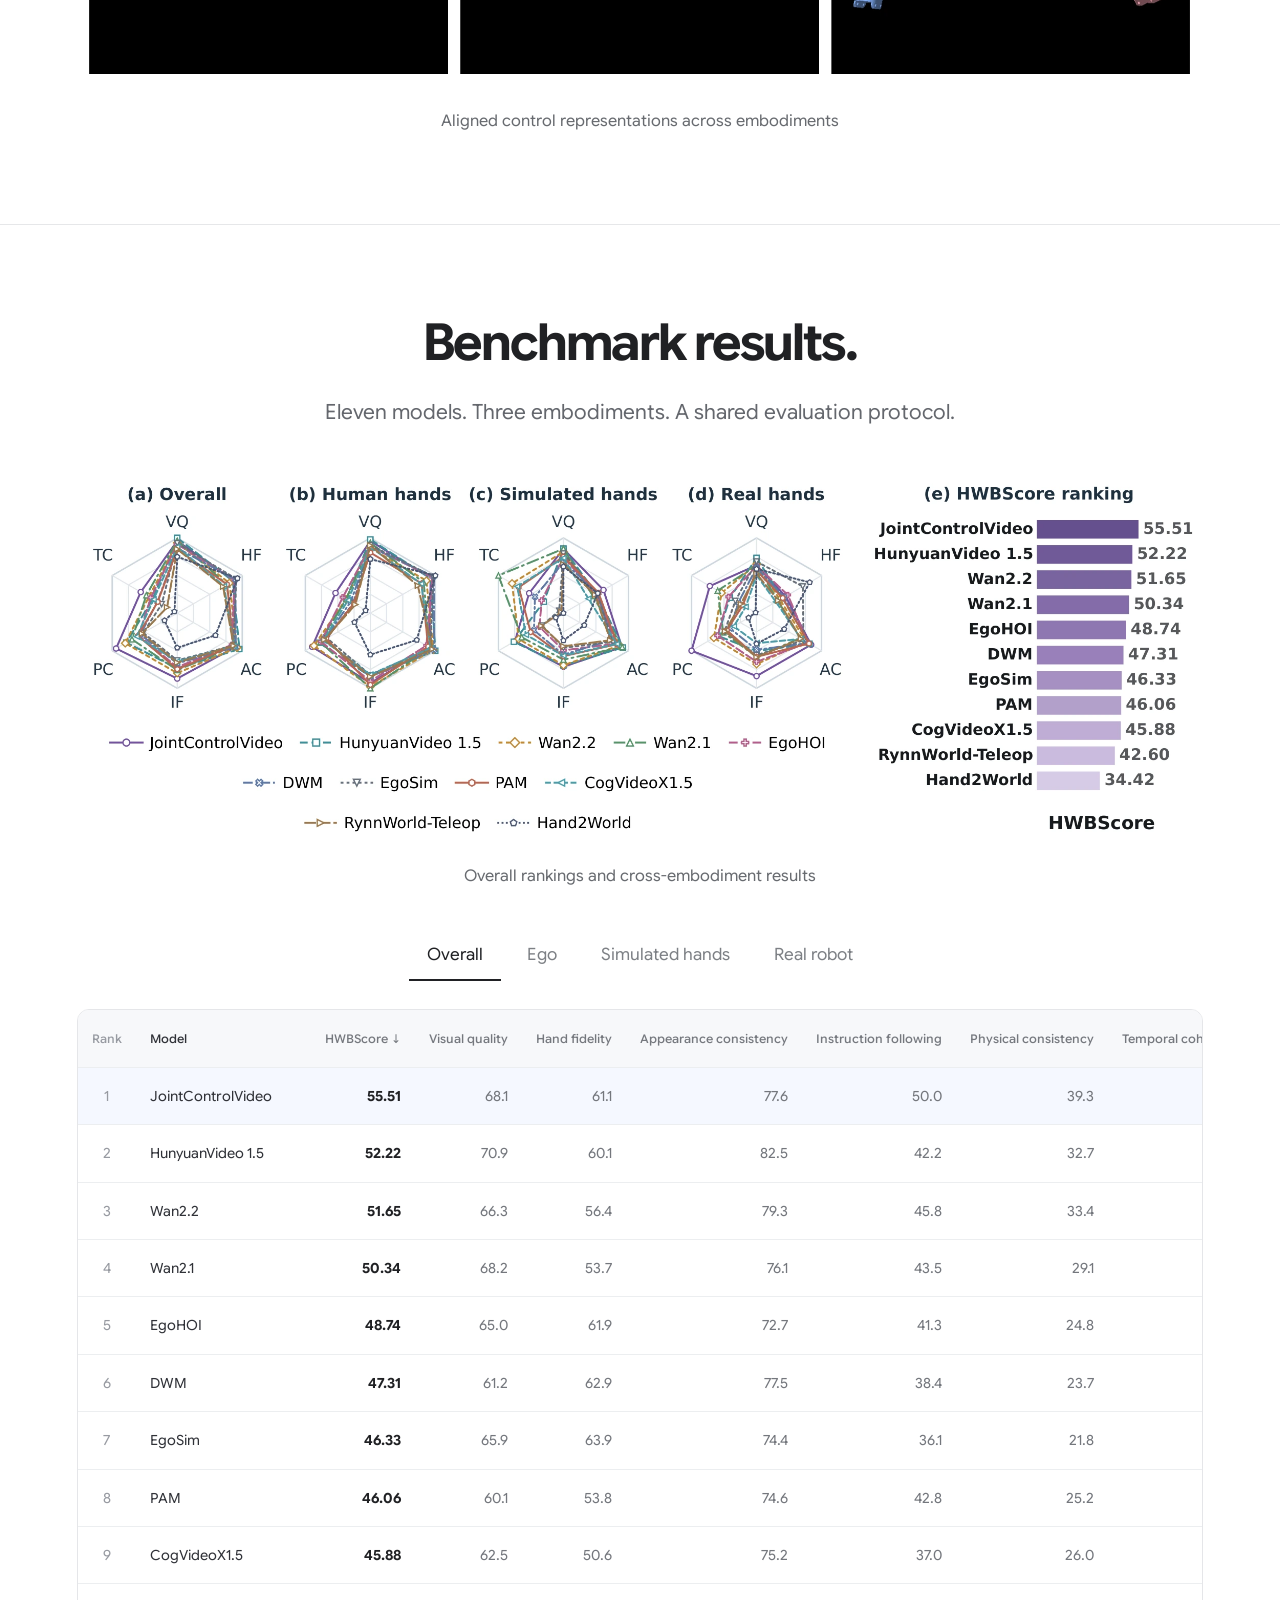
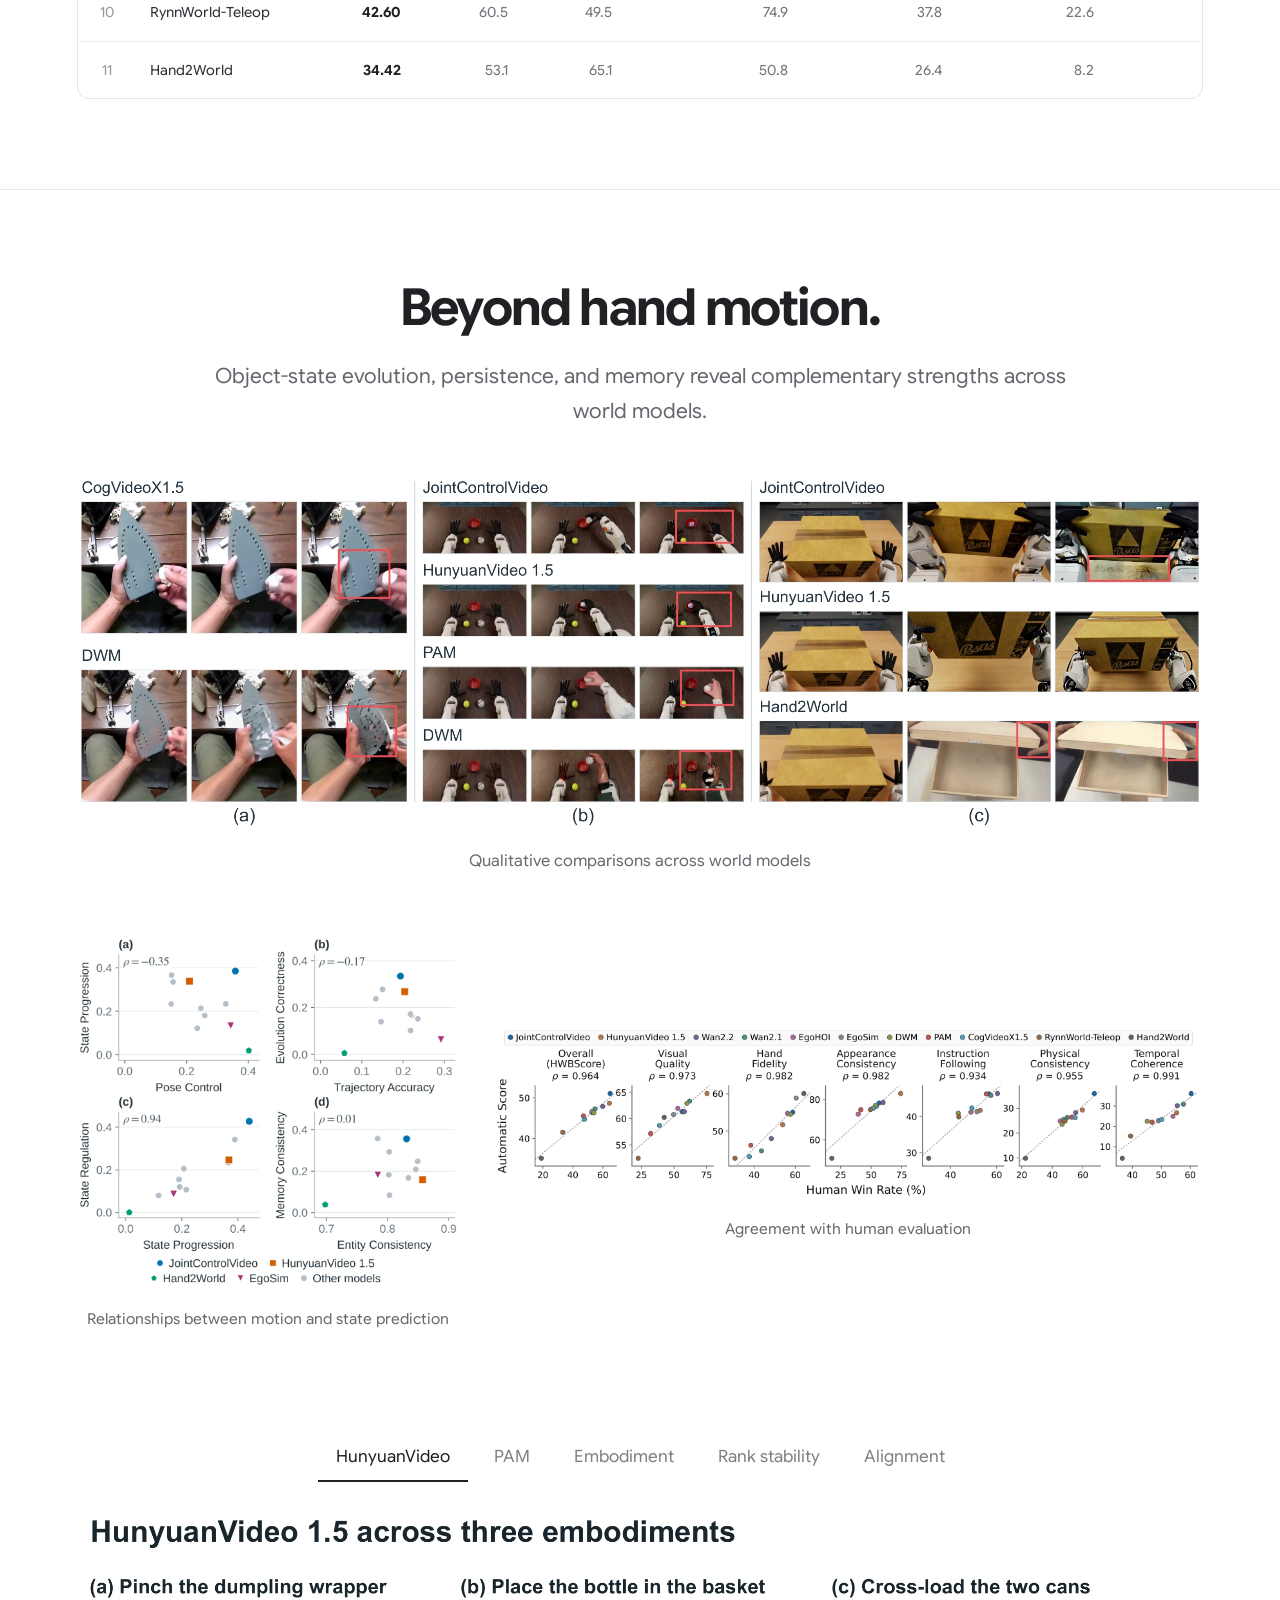
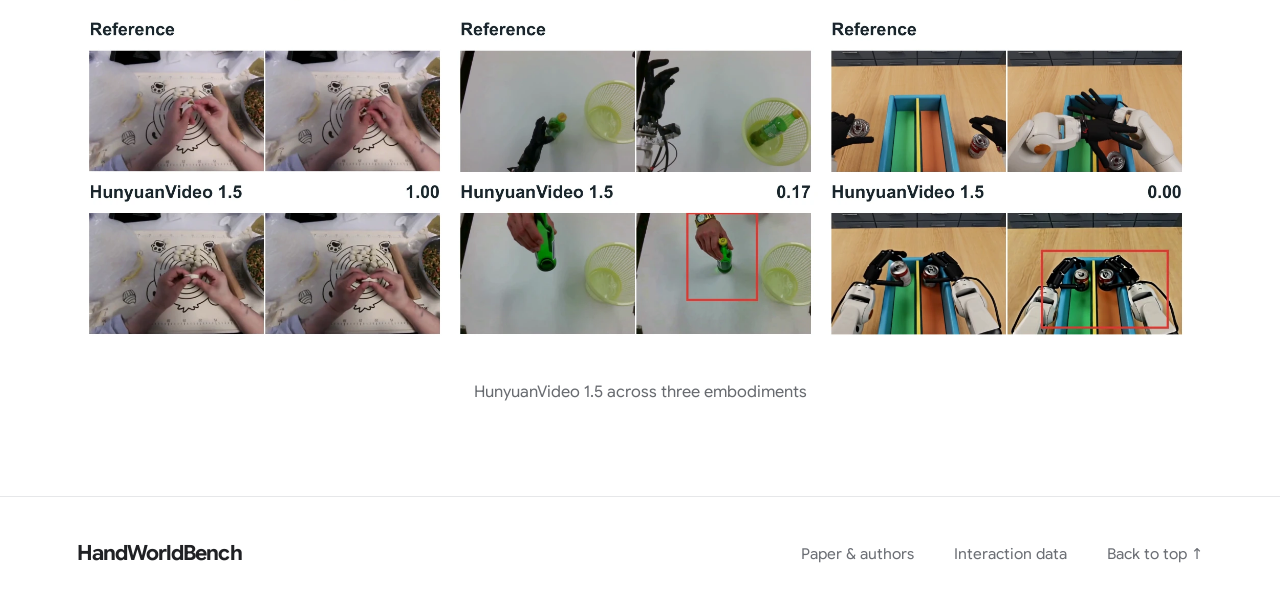
==== commit 727632f3: "Publish the interactive HandWorldBench leaderboard and evaluation guidelines" ====
--- a/index.html
+++ b/index.html
@@ -1,4 +1,4 @@
-<!doctype html><html lang="en"><head><meta charset="utf-8"><meta name="viewport" content="width=device-width,initial-scale=1"><meta name="description" content="HandWorldBench: A Unified Benchmark for Hand-Centric World Models."><meta name="theme-color" content="#ffffff"><link rel="canonical" href="https://embodiedcity.github.io/HandWorldBench/"><title>HandWorldBench — Hand-Centric World Models</title><link rel="icon" href="assets/mark.svg"><link rel="preload" href="assets/fonts/google-sans-flex.woff2" as="font" type="font/woff2" crossorigin><link rel="stylesheet" href="style.css?v=overview15"><script defer src="app.js?v=manuscript4"></script><script defer src="research-demo.js?v=manuscript14"></script></head><body>
+<!doctype html><html lang="en"><head><meta charset="utf-8"><meta name="viewport" content="width=device-width,initial-scale=1"><meta name="description" content="HandWorldBench: A Unified Benchmark for Hand-Centric World Models."><meta name="theme-color" content="#ffffff"><link rel="canonical" href="https://embodiedcity.github.io/HandWorldBench/"><title>HandWorldBench — Hand-Centric World Models</title><link rel="icon" href="assets/mark.svg"><link rel="preload" href="assets/fonts/google-sans-flex.woff2" as="font" type="font/woff2" crossorigin><link rel="stylesheet" href="style.css?v=leaderboard1"><script defer src="app.js?v=manuscript4"></script><script defer src="research-demo.js?v=manuscript14"></script></head><body>
 <header>
   <div class="header-brand">
     <a class="brand" href="#">HandWorldBench</a>
@@ -8,7 +8,7 @@
       <img src="assets/branding/manifold-ai.webp" width="147" height="128" alt="Manifold AI" title="Manifold AI">
     </div>
   </div>
-  <nav aria-label="Main navigation"><a href="#paper">Paper</a><a href="#benchmark">Benchmark</a><a href="#unified-control">Unified Control</a><a href="#evaluation">Evaluation</a><a href="#results">Results</a></nav></header>
+  <nav aria-label="Main navigation"><a href="#paper">Paper</a><a href="#benchmark">Benchmark</a><a href="#unified-control">Unified Control</a><a href="#evaluation">Evaluation</a><a href="#results">Results</a><a class="leaderboard-link" href="leaderboard.html">Leaderboard</a></nav></header>
 <main><section class="hero" id="overview"><h1><img class="hero-wordmark" src="assets/branding/handworldbench.webp" width="1600" height="265" alt="HandWorldBench" fetchpriority="high"></h1><p class="hero-subtitle">A Unified Benchmark<br>for Hand-Centric World Models</p><div class="hero-tabs" id="hero-tabs" role="tablist" aria-label="Embodiment"></div><div class="carousel" id="carousel" aria-roledescription="carousel" aria-label="Three embodiments" tabindex="0"><div id="hero-media">
   <div class="hero-card" role="button" data-index="0" data-position="active" data-case-id="ec1054249f1a30de459370ef">
     <video data-hero-preview data-src="assets/hero/ego.mp4" poster="assets/hero/ego.jpg" muted loop playsinline preload="none" aria-label="Egocentric human hands"></video>
@@ -94,7 +94,7 @@
     </div>
     <div>
       <dt>Leaderboard</dt>
-      <dd><a href="#results">View results ↗</a></dd>
+      <dd><a href="leaderboard.html">View leaderboard ↗</a></dd>
     </div>
   </dl>
 <figure class="project-video" id="project-video">
--- a/style.css
+++ b/style.css
@@ -258,3 +258,19 @@
   html { scroll-padding-top: 100px; }
   header { height: auto; min-height: 67px; flex-wrap: wrap; gap: 5px; padding-block: 8px; }
 }
+
+header nav { align-items: center; }
+header nav .leaderboard-link {
+  display: inline-flex;
+  align-items: center;
+  min-height: 36px;
+  padding: 4px 15px;
+  border-radius: 100px;
+  background: #23272f;
+  color: white;
+  font-weight: 600;
+}
+header nav .leaderboard-link:hover { background: #354e73; color: white; }
+@media (max-width: 730px) {
+  header:has(.leaderboard-link) { height: auto; min-height: 67px; flex-wrap: wrap; padding-block: 8px; }
+}
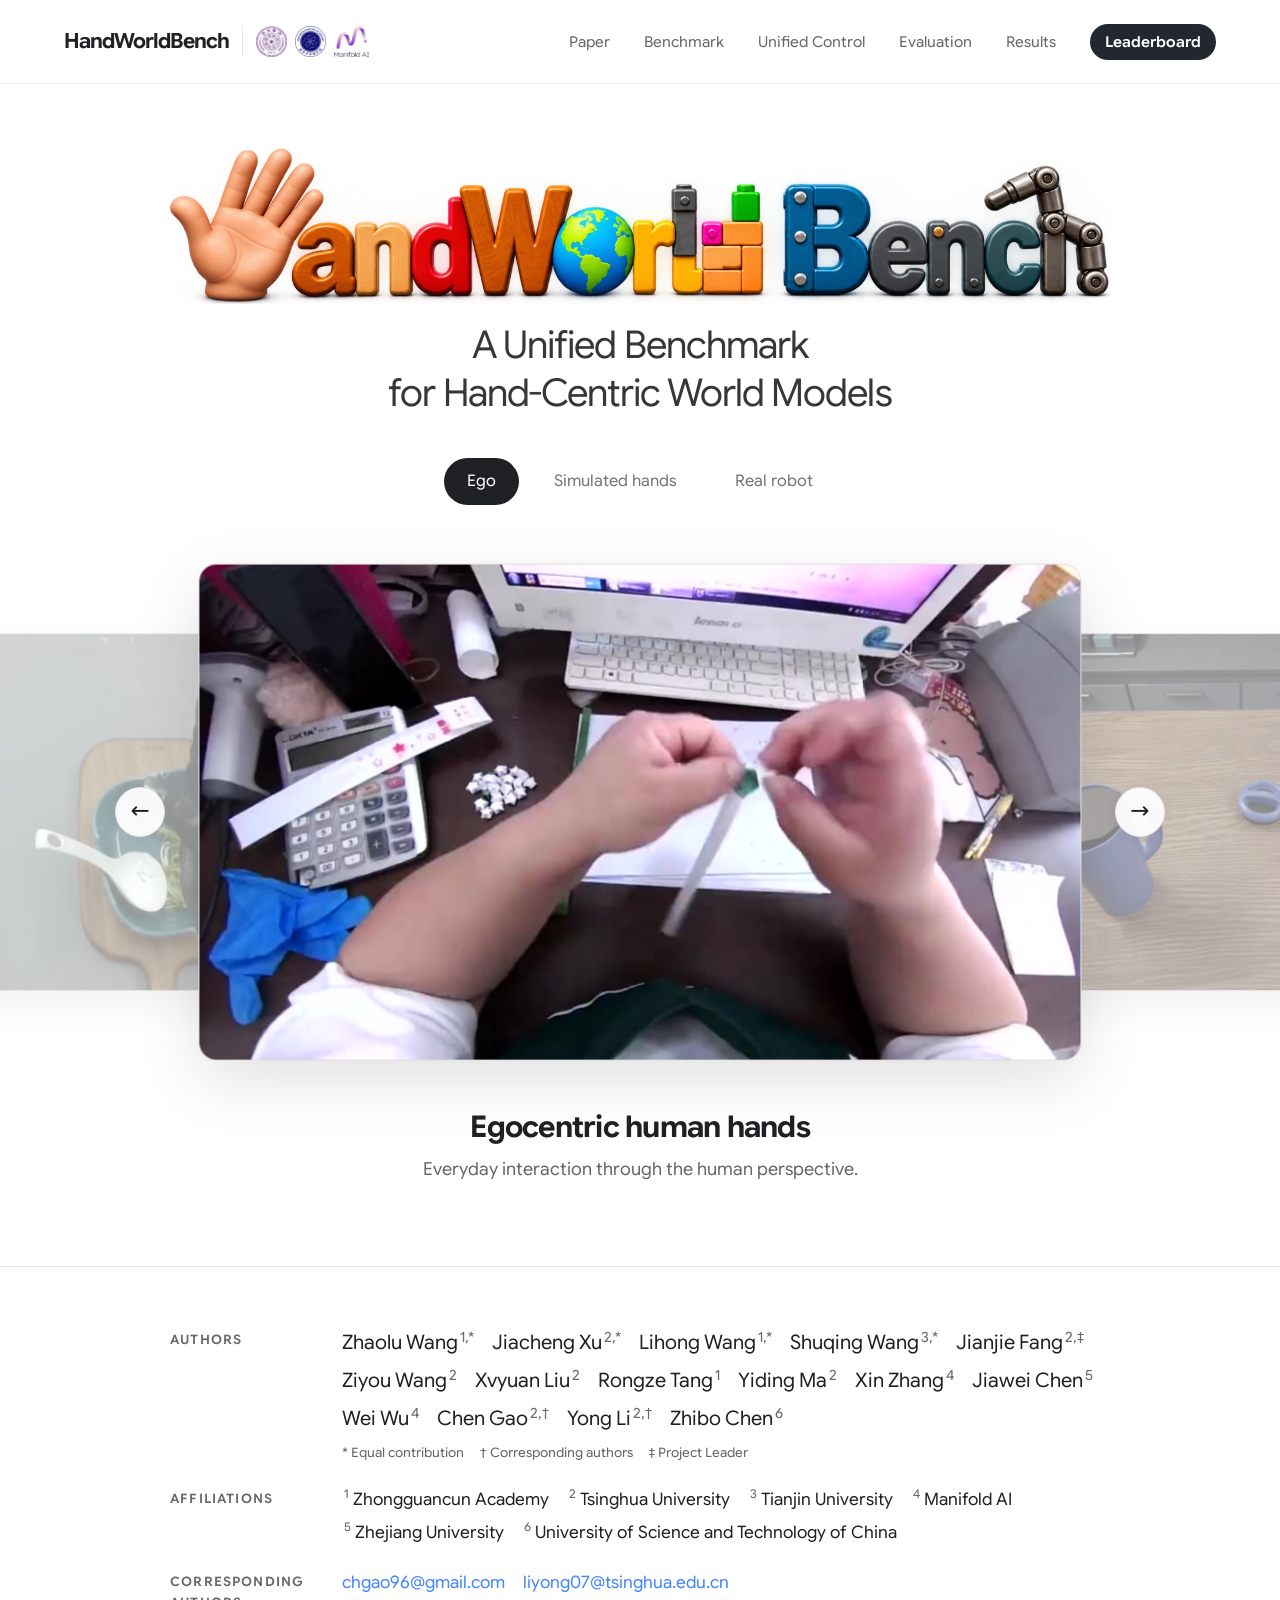
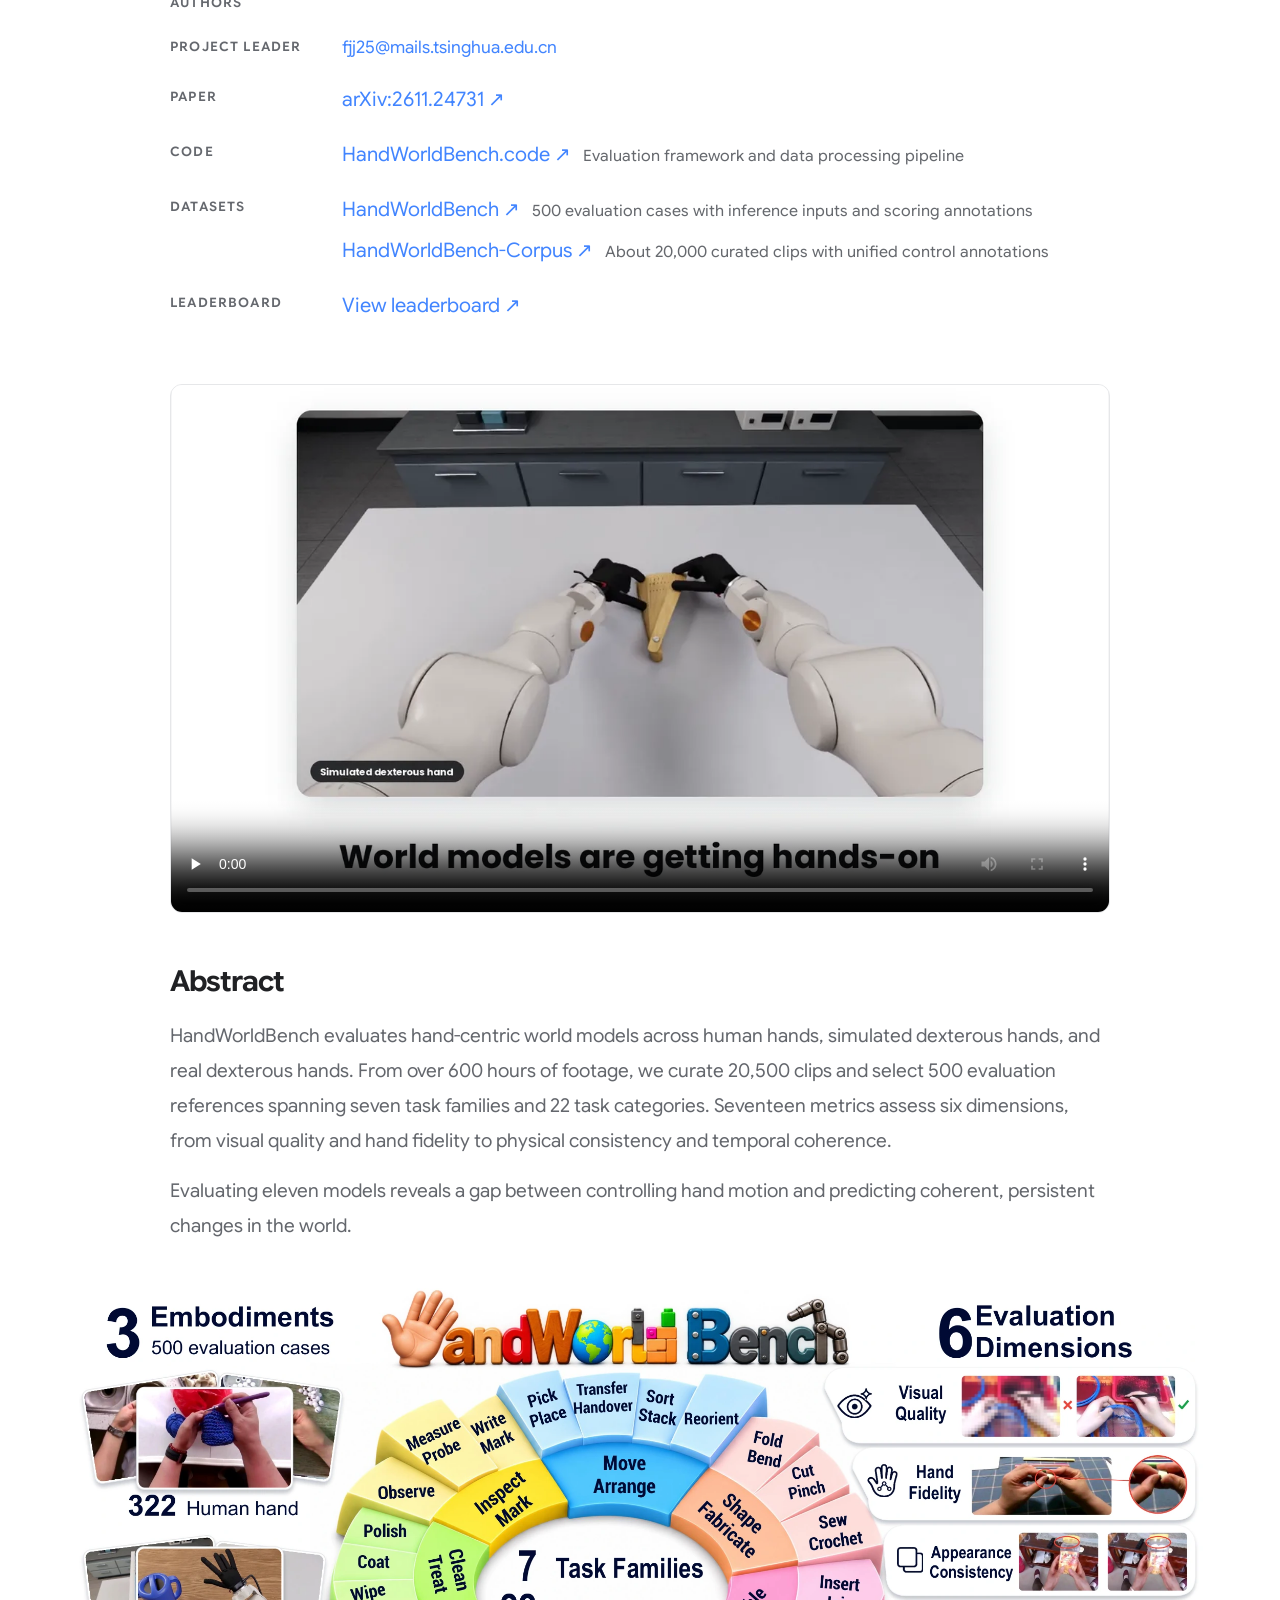
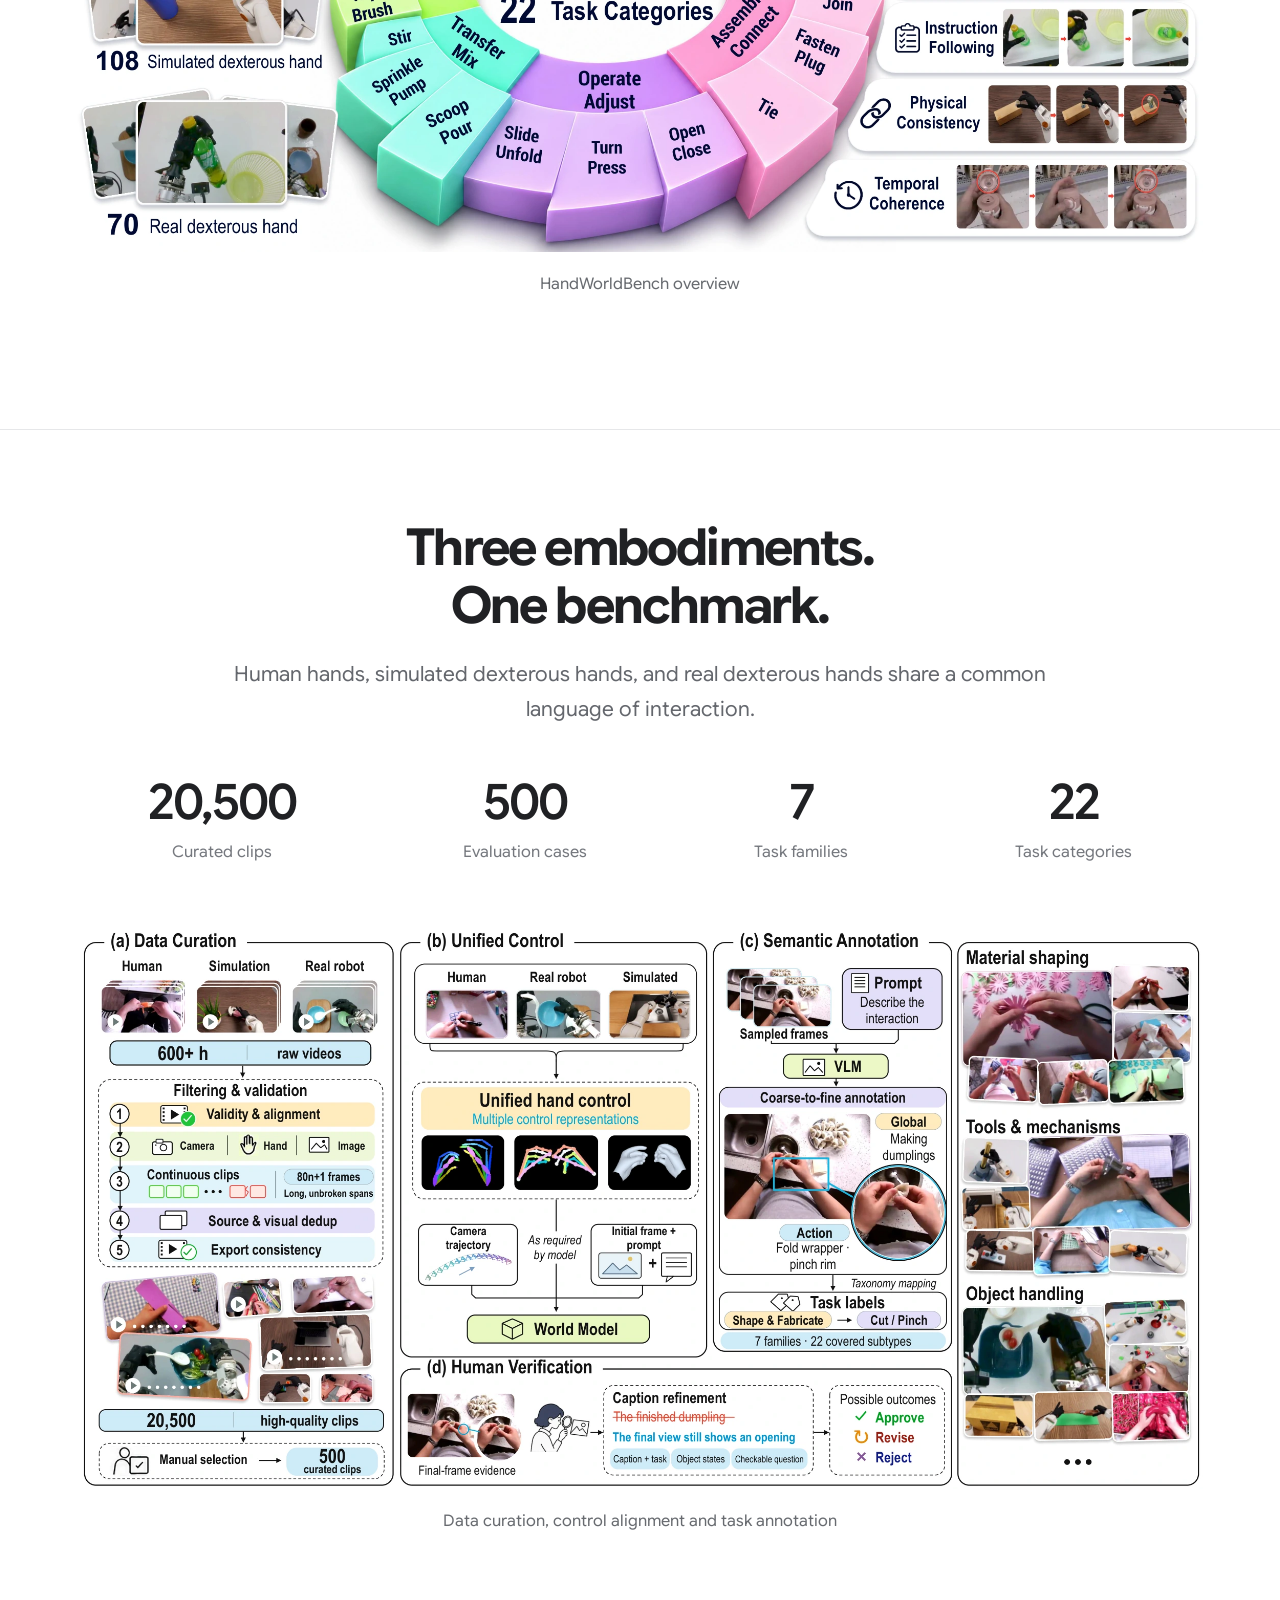
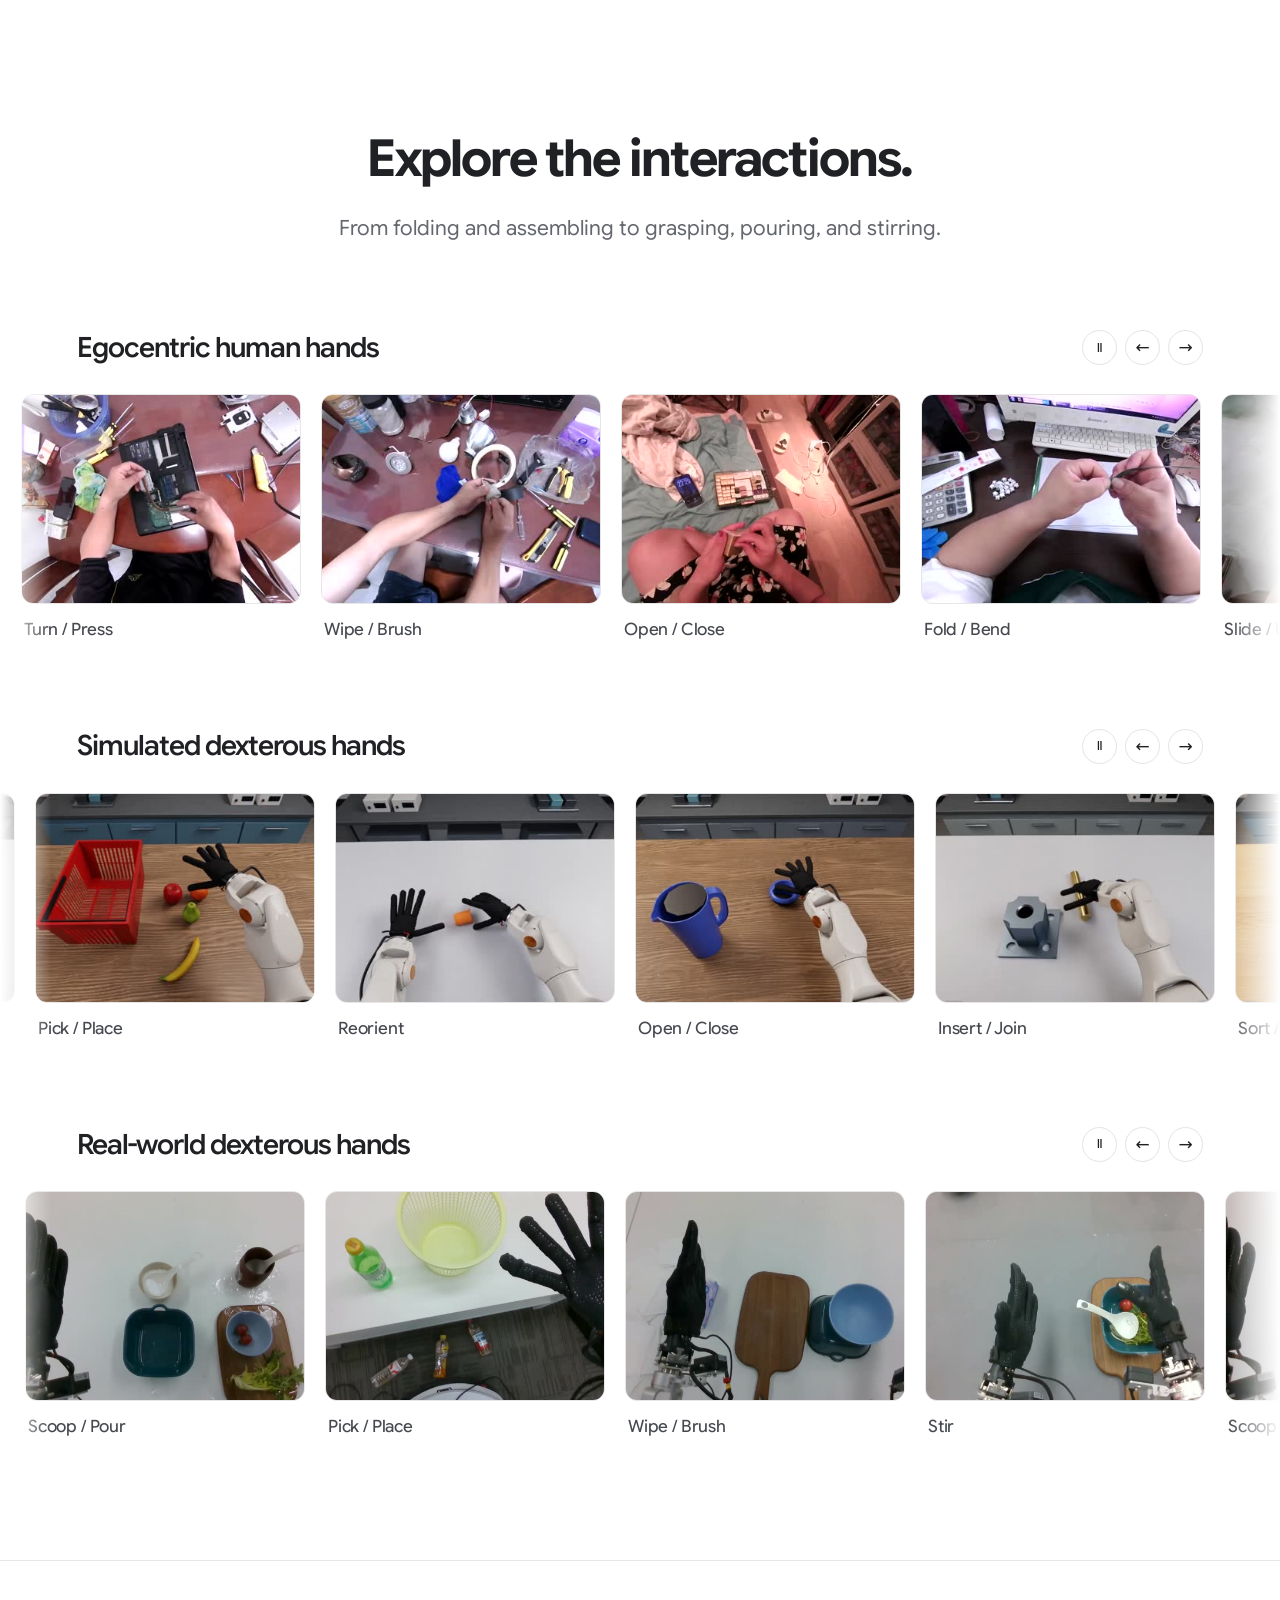
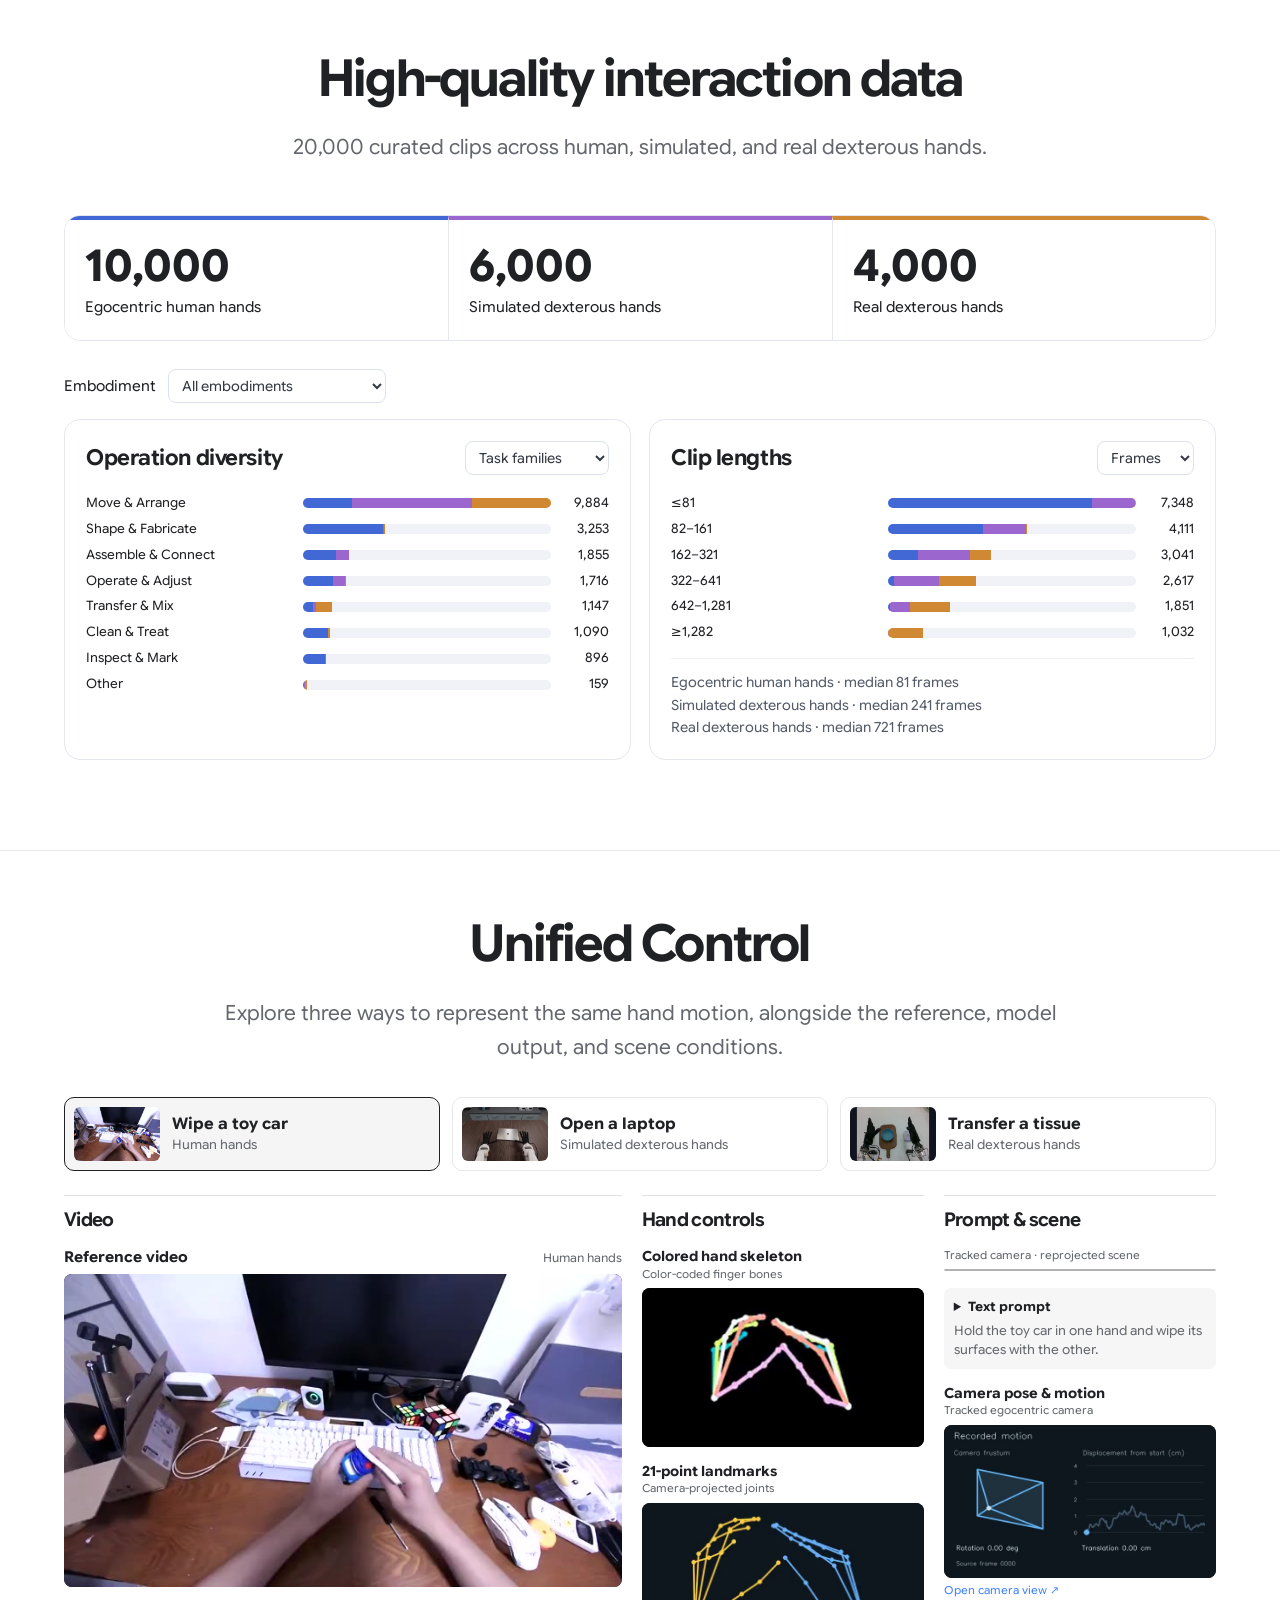
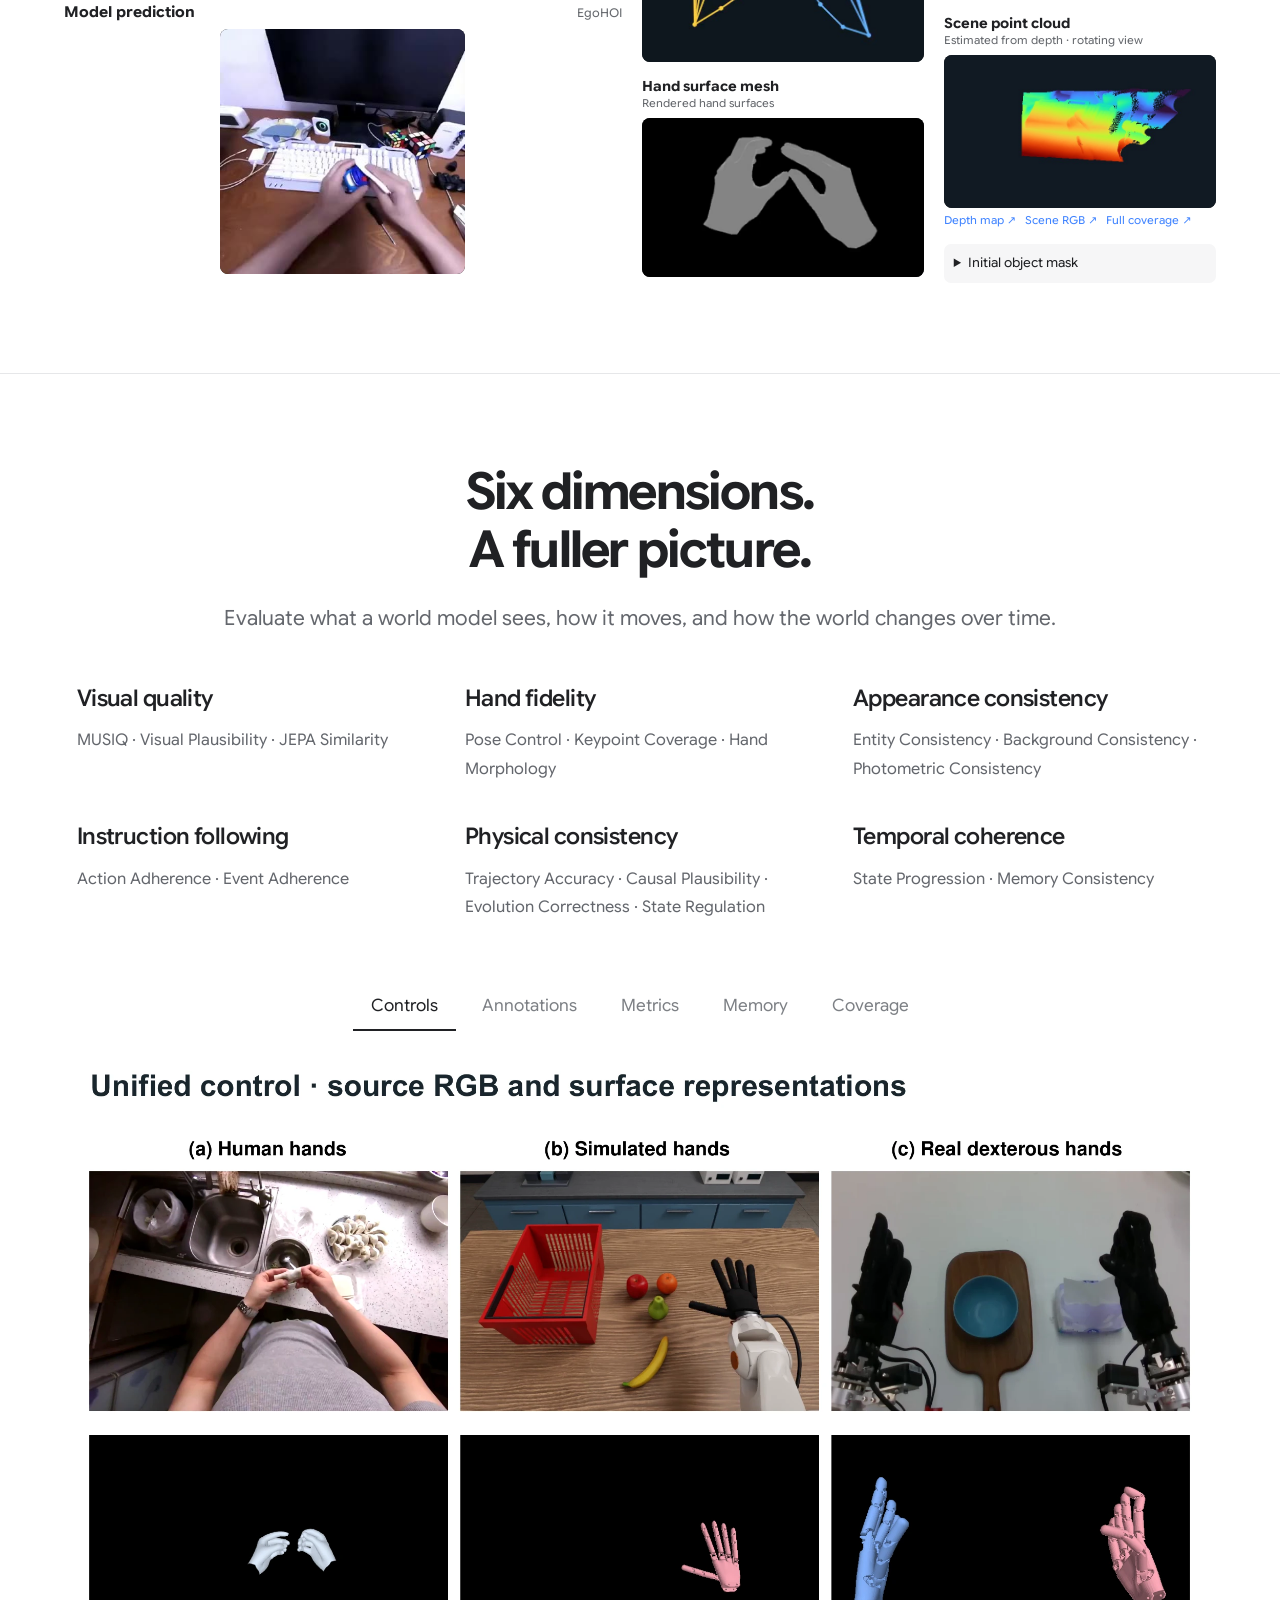
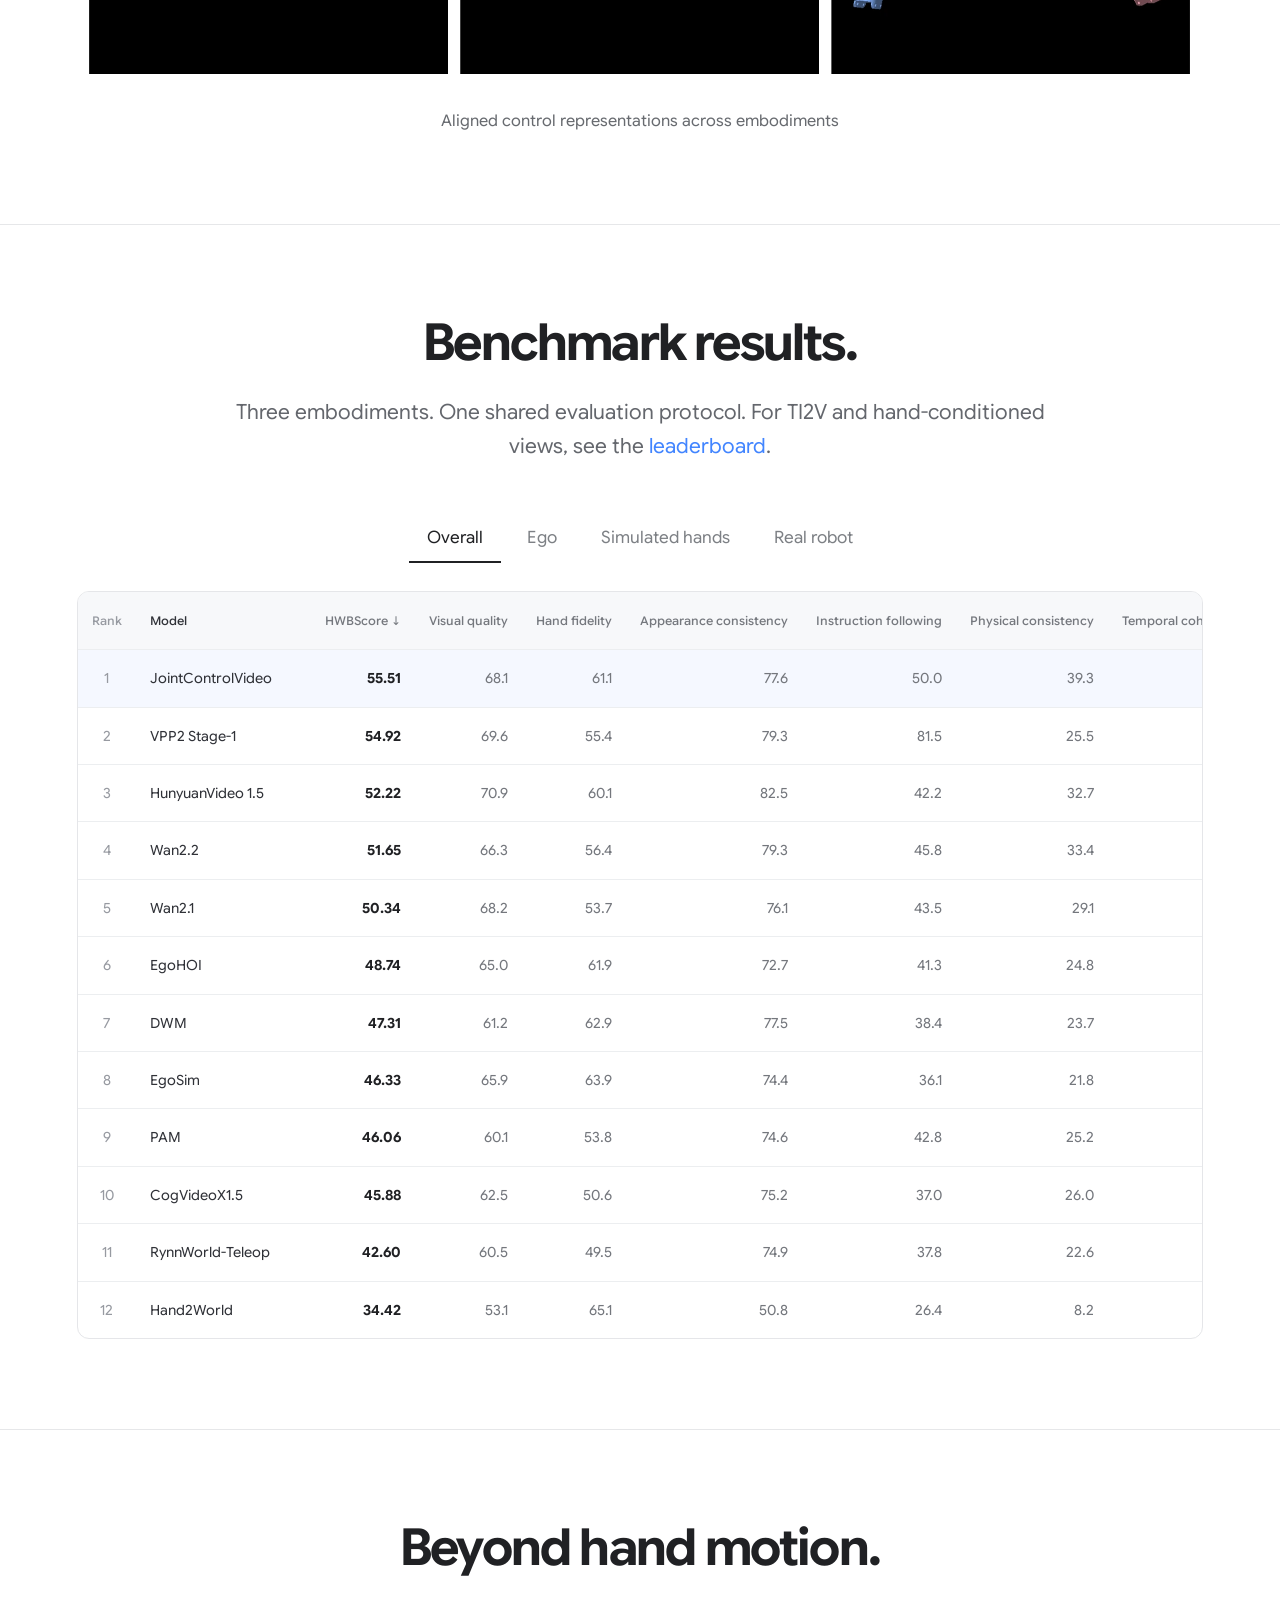
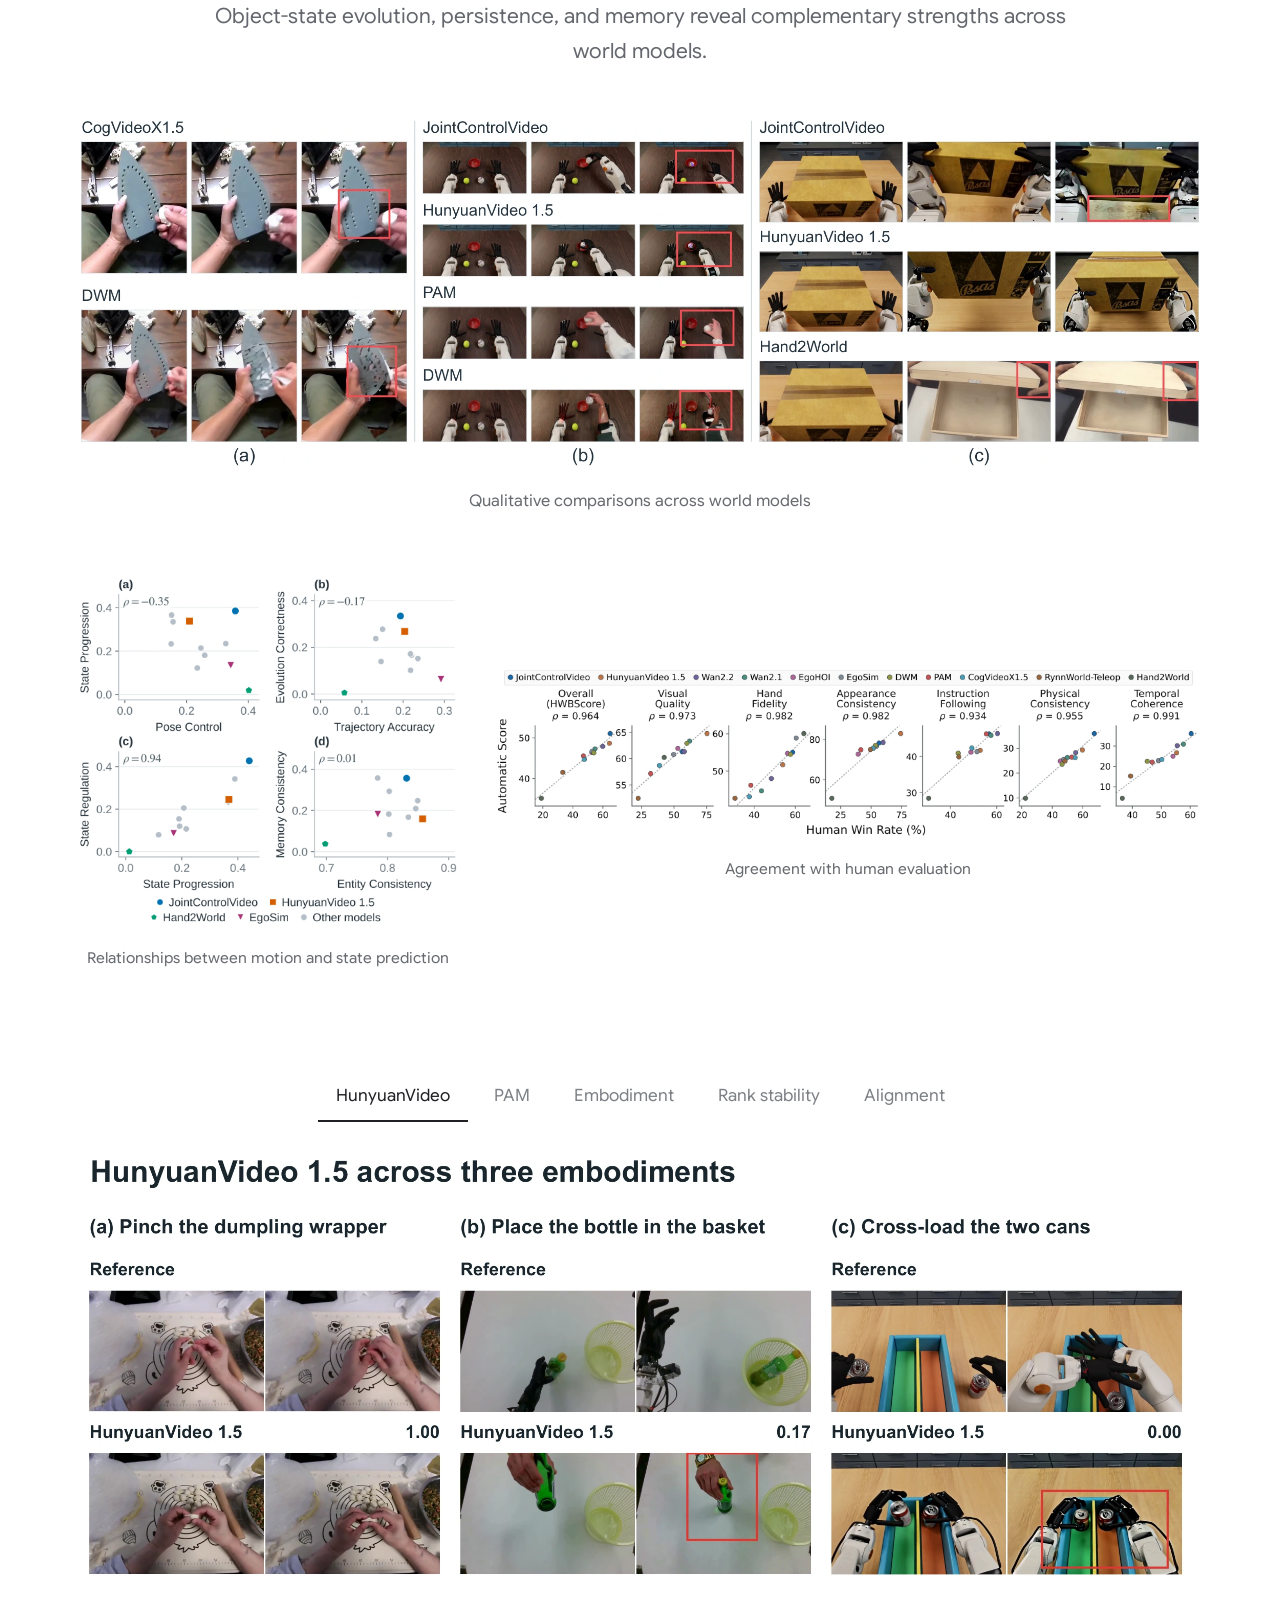
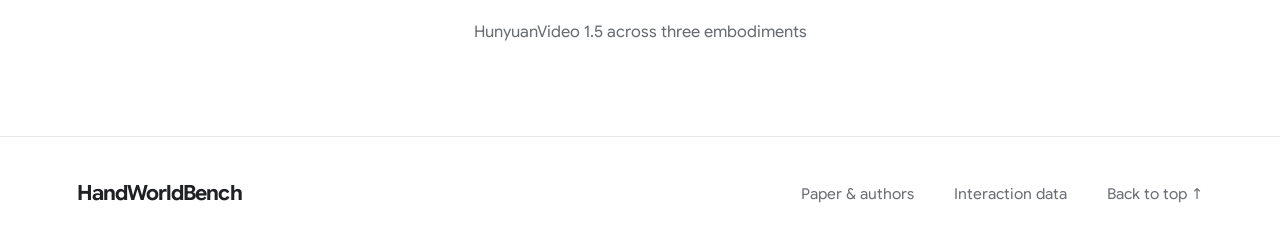
==== commit 3e6b9b2d: "Add VPP2 Stage-1 results and TI2V and hand-conditioned leaderboards" ====
--- a/index.html
+++ b/index.html
@@ -1,4 +1,4 @@
-<!doctype html><html lang="en"><head><meta charset="utf-8"><meta name="viewport" content="width=device-width,initial-scale=1"><meta name="description" content="HandWorldBench: A Unified Benchmark for Hand-Centric World Models."><meta name="theme-color" content="#ffffff"><link rel="canonical" href="https://embodiedcity.github.io/HandWorldBench/"><title>HandWorldBench — Hand-Centric World Models</title><link rel="icon" href="assets/mark.svg"><link rel="preload" href="assets/fonts/google-sans-flex.woff2" as="font" type="font/woff2" crossorigin><link rel="stylesheet" href="style.css?v=leaderboard1"><script defer src="app.js?v=manuscript4"></script><script defer src="research-demo.js?v=manuscript14"></script></head><body>
+<!doctype html><html lang="en"><head><meta charset="utf-8"><meta name="viewport" content="width=device-width,initial-scale=1"><meta name="description" content="HandWorldBench: A Unified Benchmark for Hand-Centric World Models."><meta name="theme-color" content="#ffffff"><link rel="canonical" href="https://embodiedcity.github.io/HandWorldBench/"><title>HandWorldBench — Hand-Centric World Models</title><link rel="icon" href="assets/mark.svg"><link rel="preload" href="assets/fonts/google-sans-flex.woff2" as="font" type="font/woff2" crossorigin><link rel="stylesheet" href="style.css?v=leaderboard1"><script defer src="app.js?v=vpp2"></script><script defer src="research-demo.js?v=manuscript14"></script></head><body>
 <header>
   <div class="header-brand">
     <a class="brand" href="#">HandWorldBench</a>
@@ -144,7 +144,7 @@
   <div class="control-gallery" id="control-gallery" role="tabpanel"></div>
 </section>
 <section class="section evaluation reveal" id="evaluation"><div class="section-heading"><h2>Six dimensions.<br>A fuller picture.</h2><p>Evaluate what a world model sees, how it moves, and how the world changes over time.</p></div><div class="metric-grid" id="metric-grid"></div><div class="figure-switcher" data-figure-group="evaluation"></div></section>
-<section class="section results reveal" id="results"><div class="section-heading"><h2>Benchmark results.</h2><p>Eleven models. Three embodiments. A shared evaluation protocol.</p></div><figure class="paper-figure" data-figure="results_overview" data-title="Overall rankings and cross-embodiment results"></figure><div class="results-toolbar"><div id="result-filters" class="tabs"><button class="active" data-subset="all">Overall</button><button data-subset="human">Ego</button><button data-subset="handson">Simulated hands</button><button data-subset="real_robot">Real robot</button></div></div><div class="table-scroll"><table id="results-table"><thead><tr><th>Rank</th><th>Model</th><th><button data-sort="score">HWBScore ↓</button></th><th><button data-sort="0">Visual<br>quality</button></th><th><button data-sort="1">Hand<br>fidelity</button></th><th><button data-sort="2">Appearance<br>consistency</button></th><th><button data-sort="3">Instruction<br>following</button></th><th><button data-sort="4">Physical<br>consistency</button></th><th><button data-sort="5">Temporal<br>coherence</button></th></tr></thead><tbody></tbody></table></div></section>
+<section class="section results reveal" id="results"><div class="section-heading"><h2>Benchmark results.</h2><p>Three embodiments. One shared evaluation protocol. For TI2V and hand-conditioned views, see the <a href="leaderboard.html">leaderboard</a>.</p></div><div class="results-toolbar"><div id="result-filters" class="tabs"><button class="active" data-subset="all">Overall</button><button data-subset="human">Ego</button><button data-subset="handson">Simulated hands</button><button data-subset="real_robot">Real robot</button></div></div><div class="table-scroll"><table id="results-table"><thead><tr><th>Rank</th><th>Model</th><th><button data-sort="score">HWBScore ↓</button></th><th><button data-sort="0">Visual<br>quality</button></th><th><button data-sort="1">Hand<br>fidelity</button></th><th><button data-sort="2">Appearance<br>consistency</button></th><th><button data-sort="3">Instruction<br>following</button></th><th><button data-sort="4">Physical<br>consistency</button></th><th><button data-sort="5">Temporal<br>coherence</button></th></tr></thead><tbody></tbody></table></div></section>
 <section class="section findings reveal"><div class="section-heading"><h2>Beyond hand motion.</h2><p>Object-state evolution, persistence, and memory reveal complementary strengths across world models.</p></div><figure class="paper-figure" data-figure="qualitative_cases" data-title="Qualitative comparisons across world models"></figure><div class="findings-pair"><figure class="paper-figure" data-figure="interaction_diagnostics" data-title="Relationships between motion and state prediction"></figure><figure class="paper-figure" data-figure="human_alignment" data-title="Agreement with human evaluation"></figure></div><div class="figure-switcher" data-figure-group="analysis"></div></section>
 
 </main><footer><a class="brand" href="#">HandWorldBench</a><a href="#paper">Paper & authors</a><a href="#interaction-data">Interaction data</a><a href="#">Back to top ↑</a></footer>
